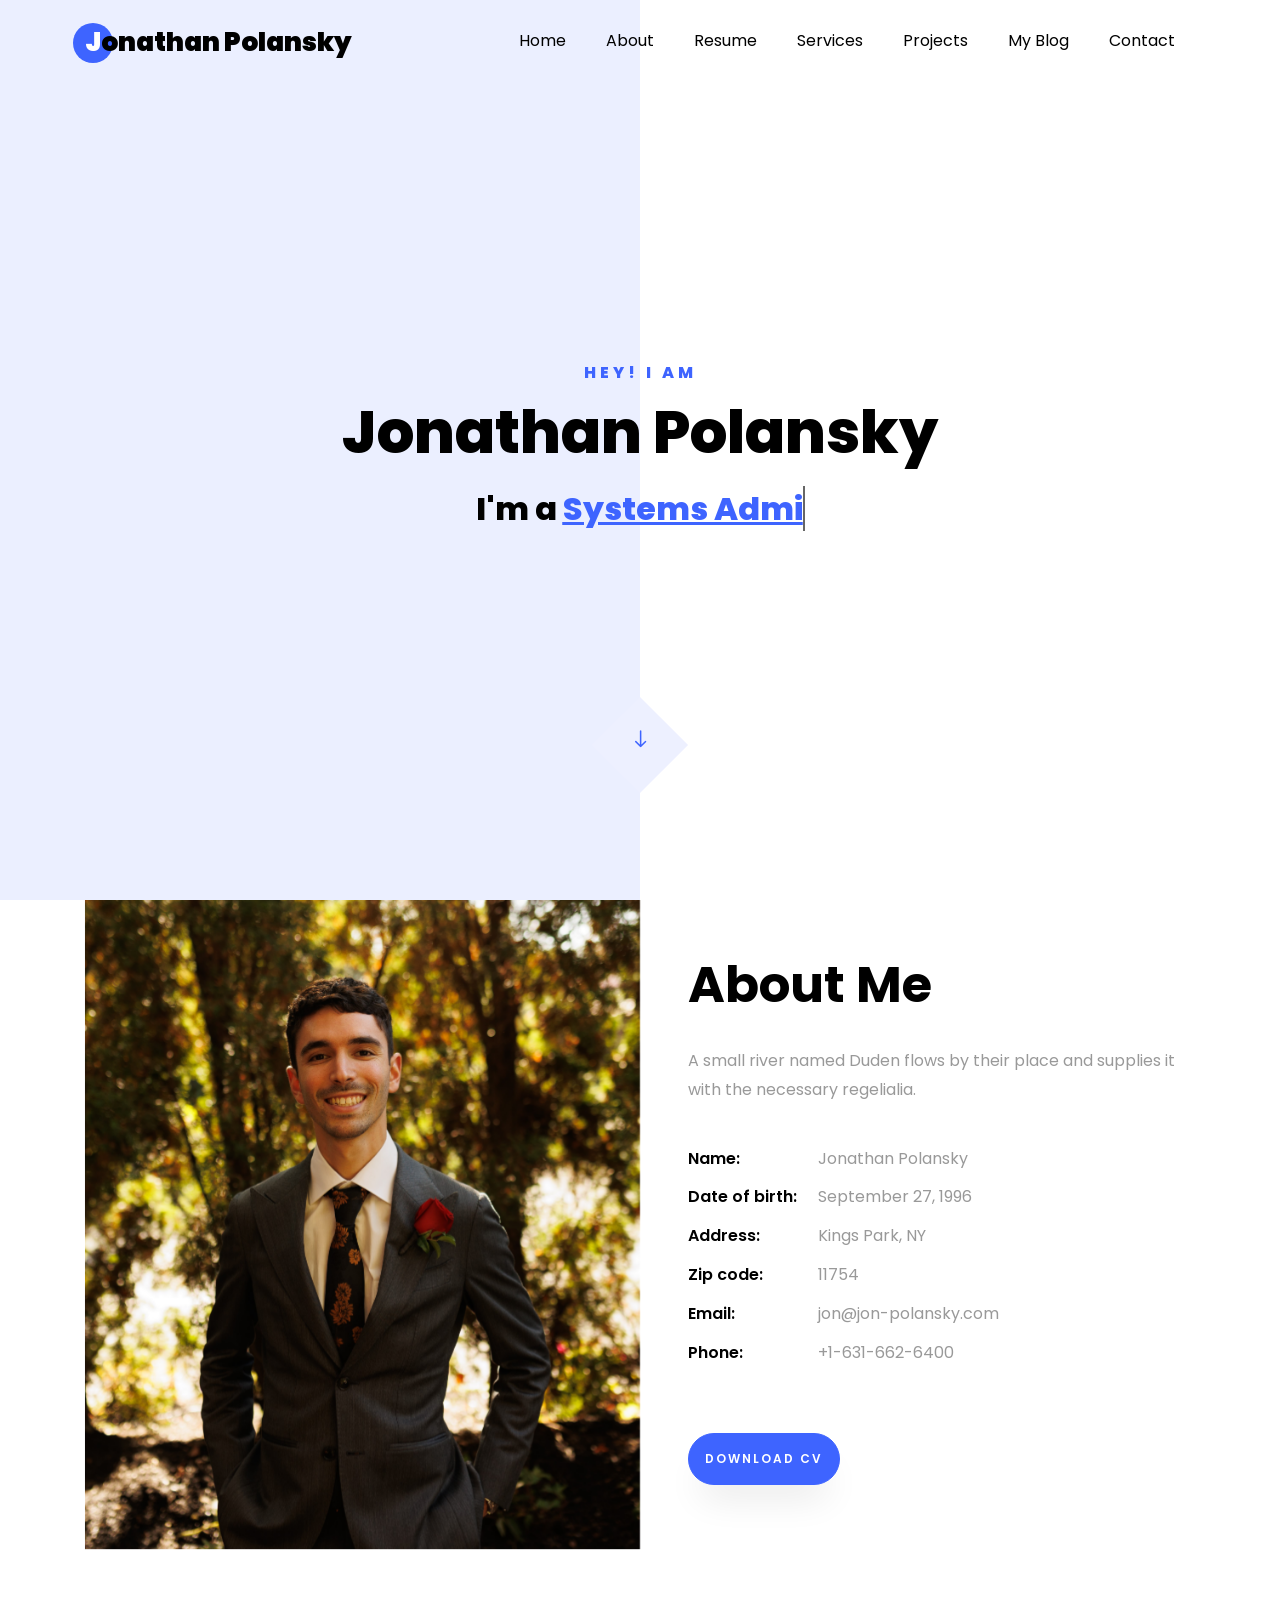
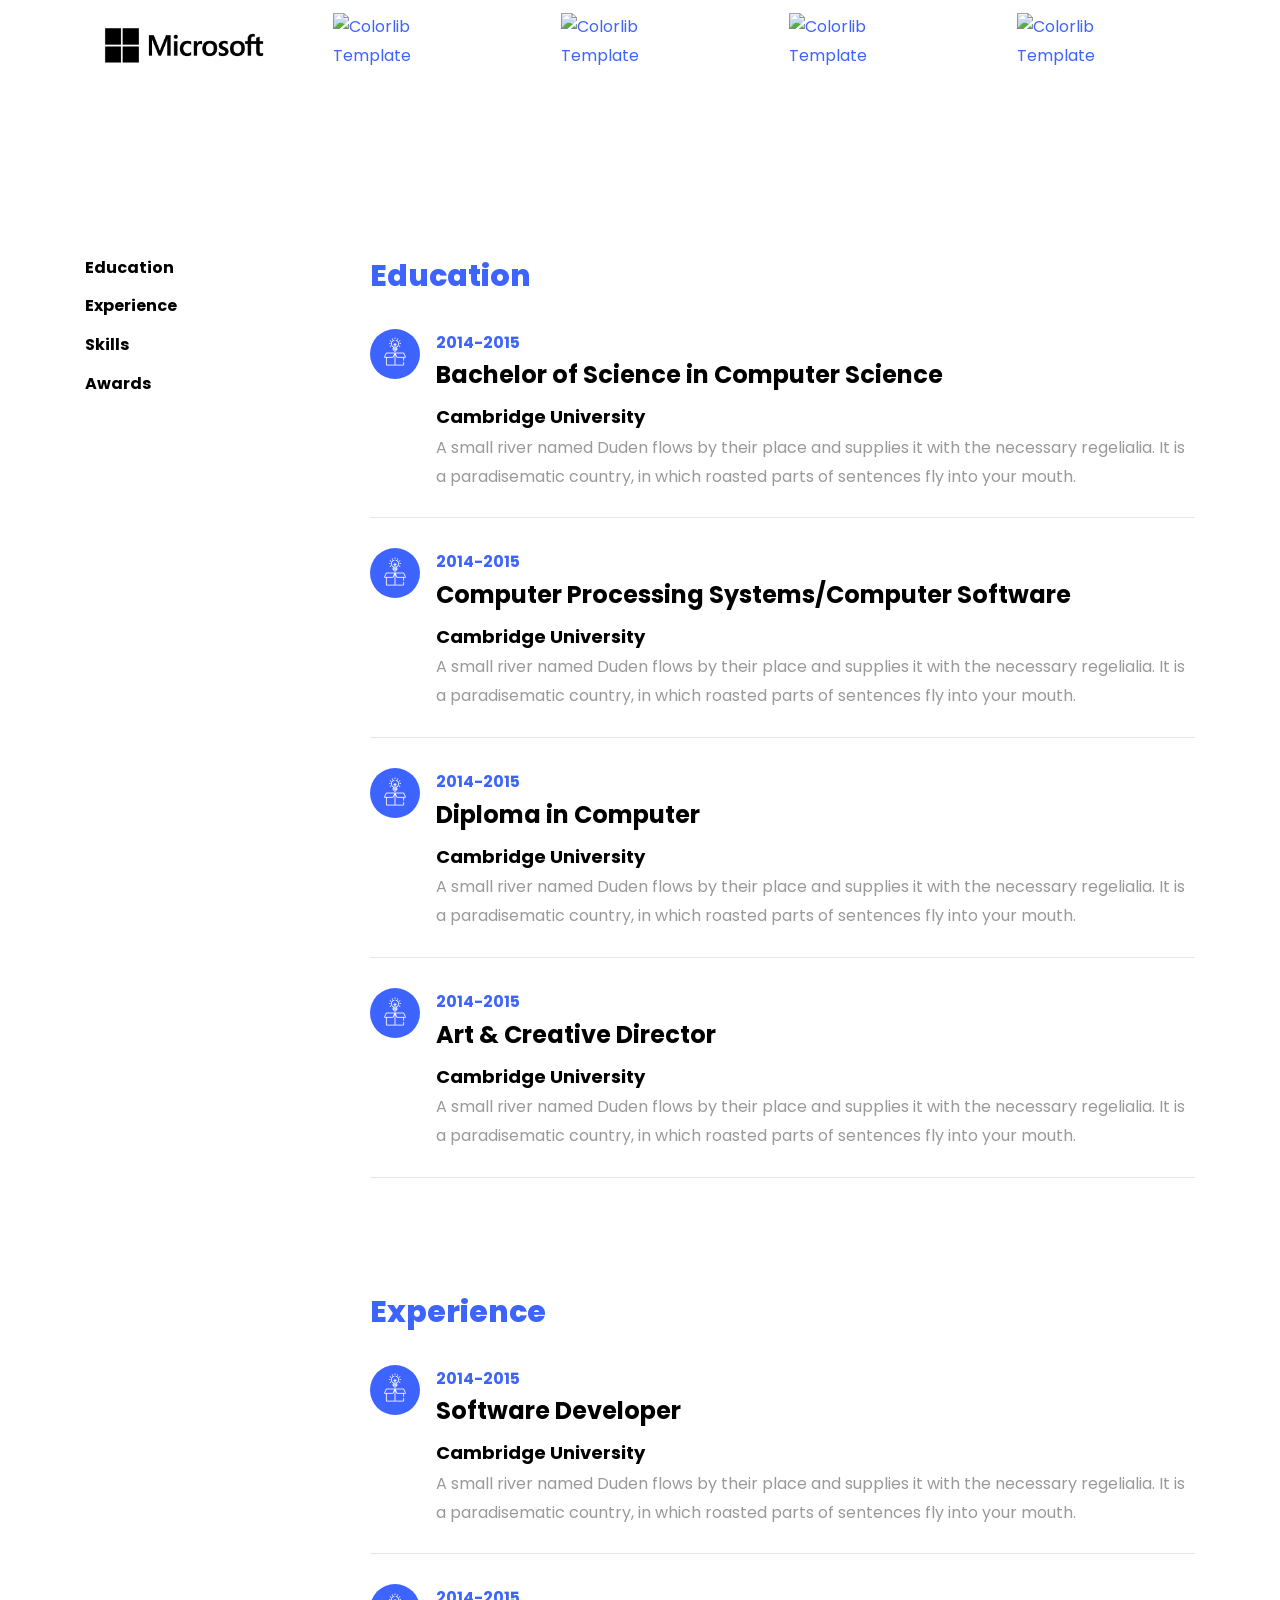
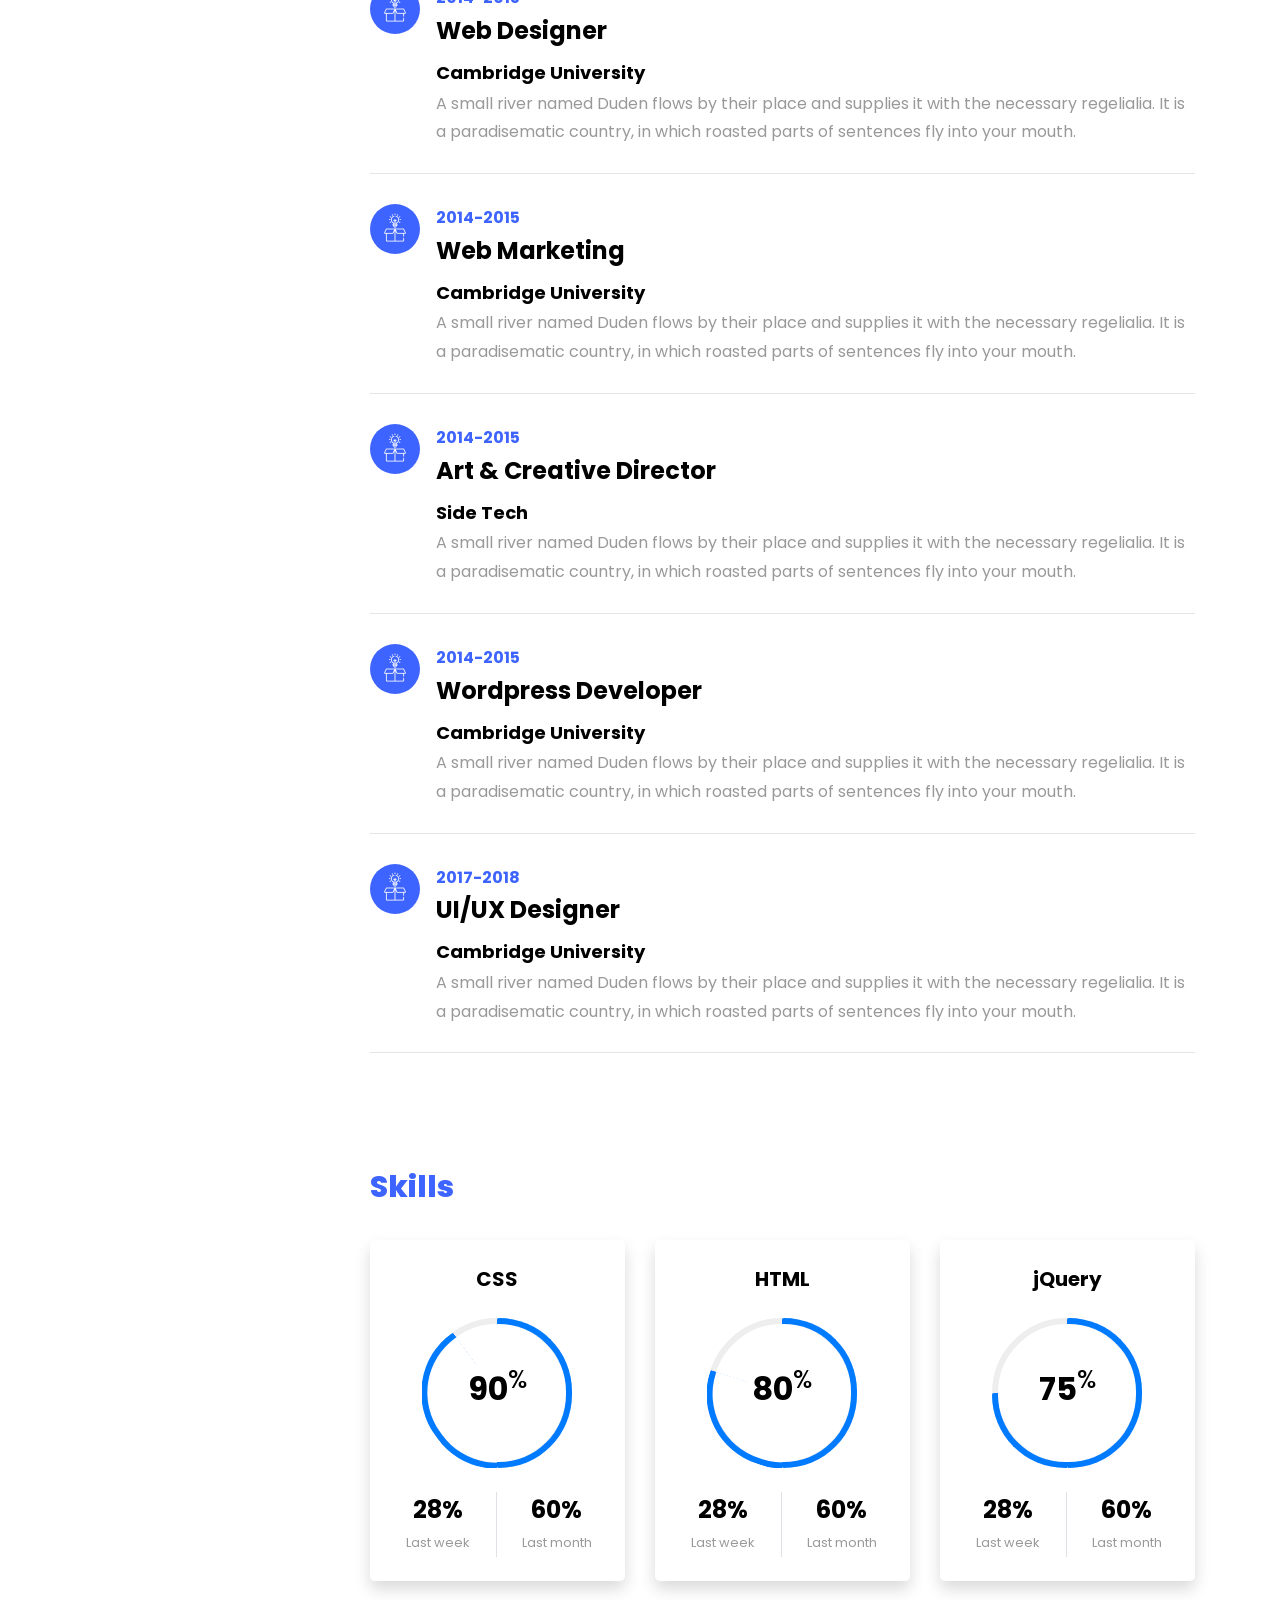
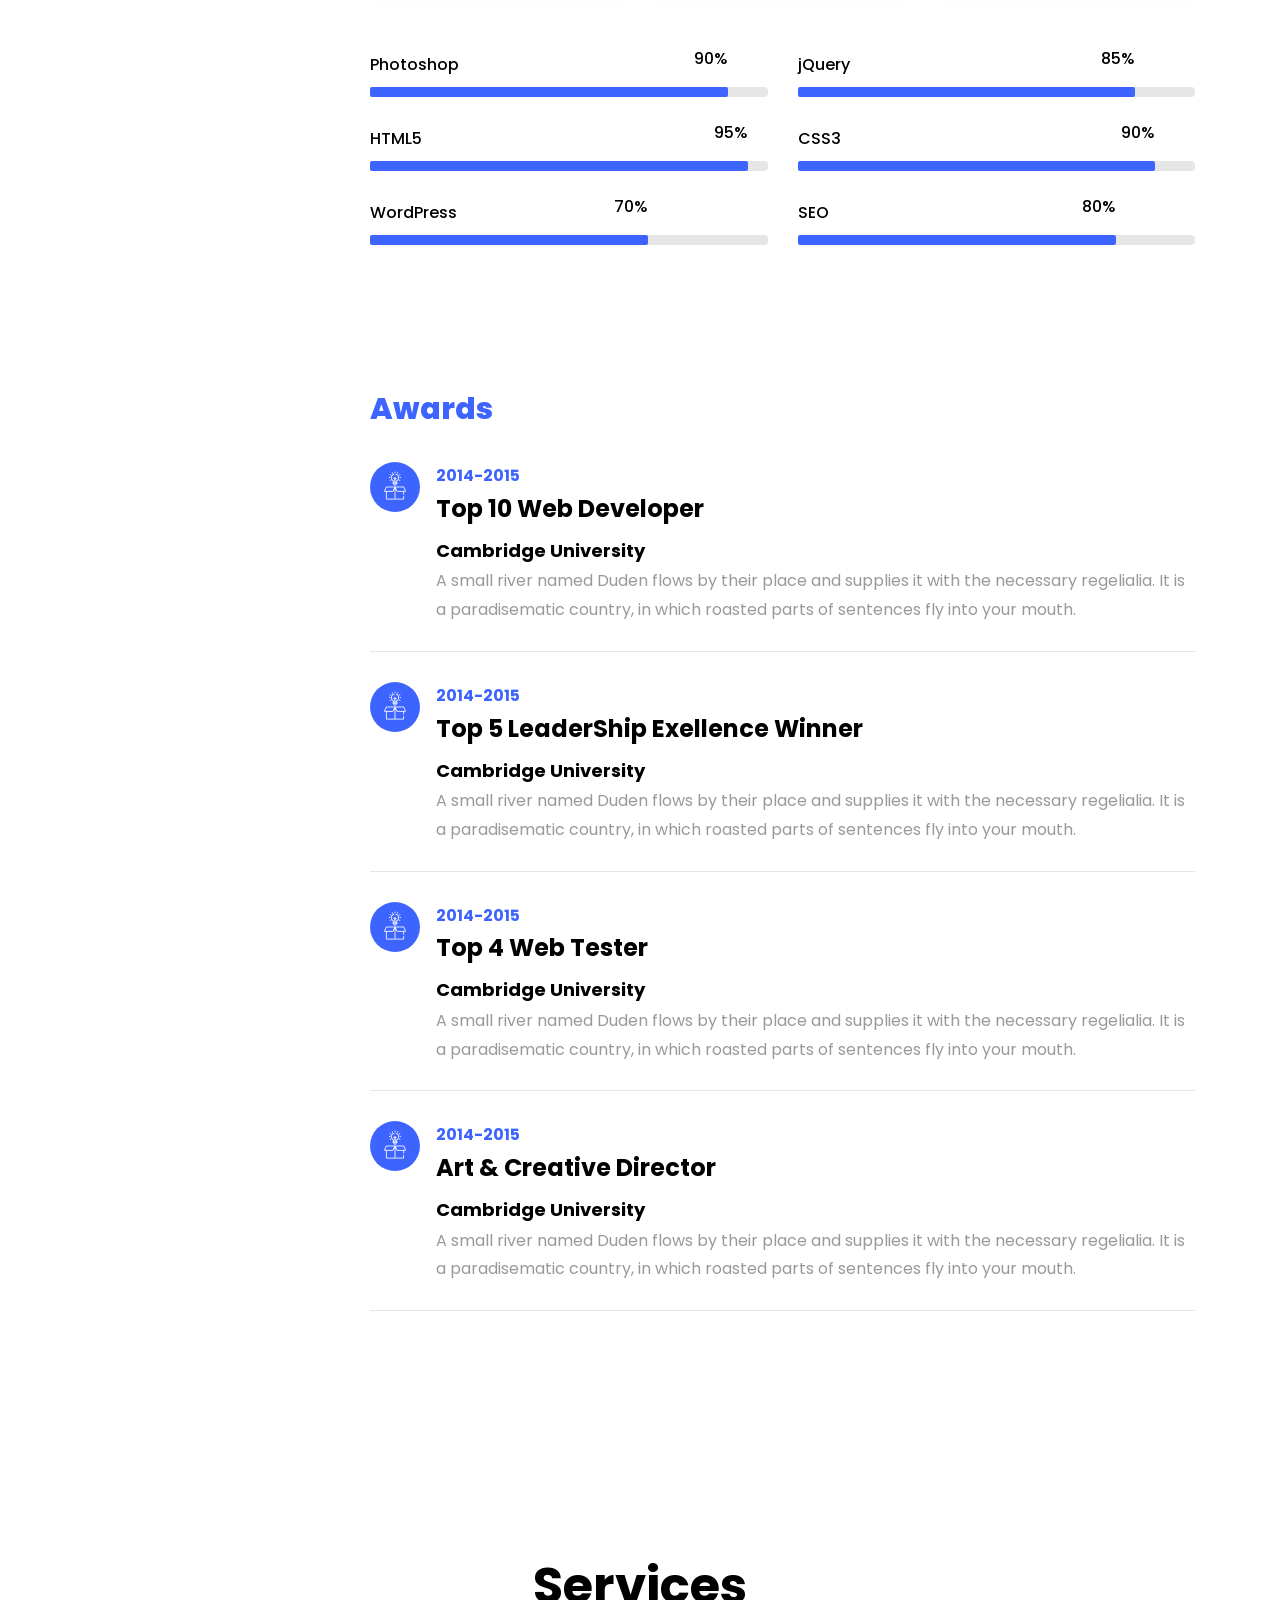
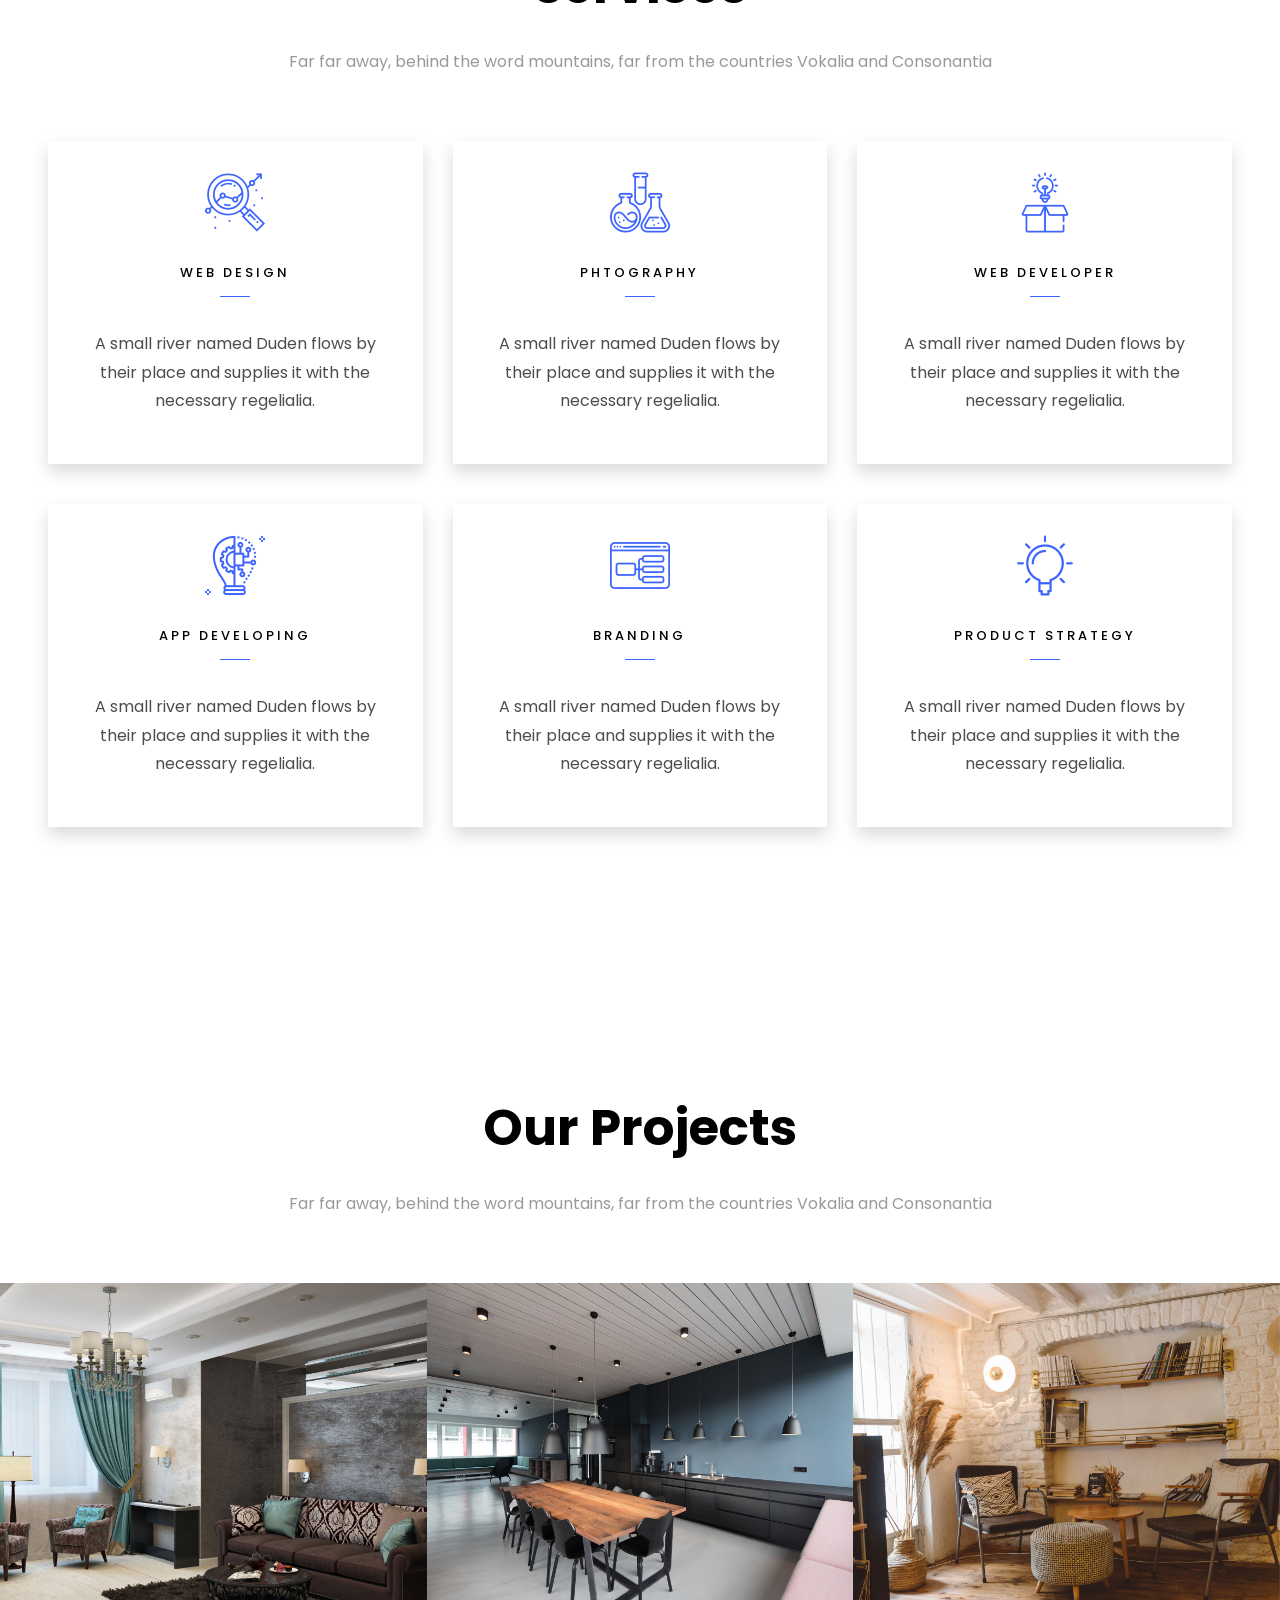
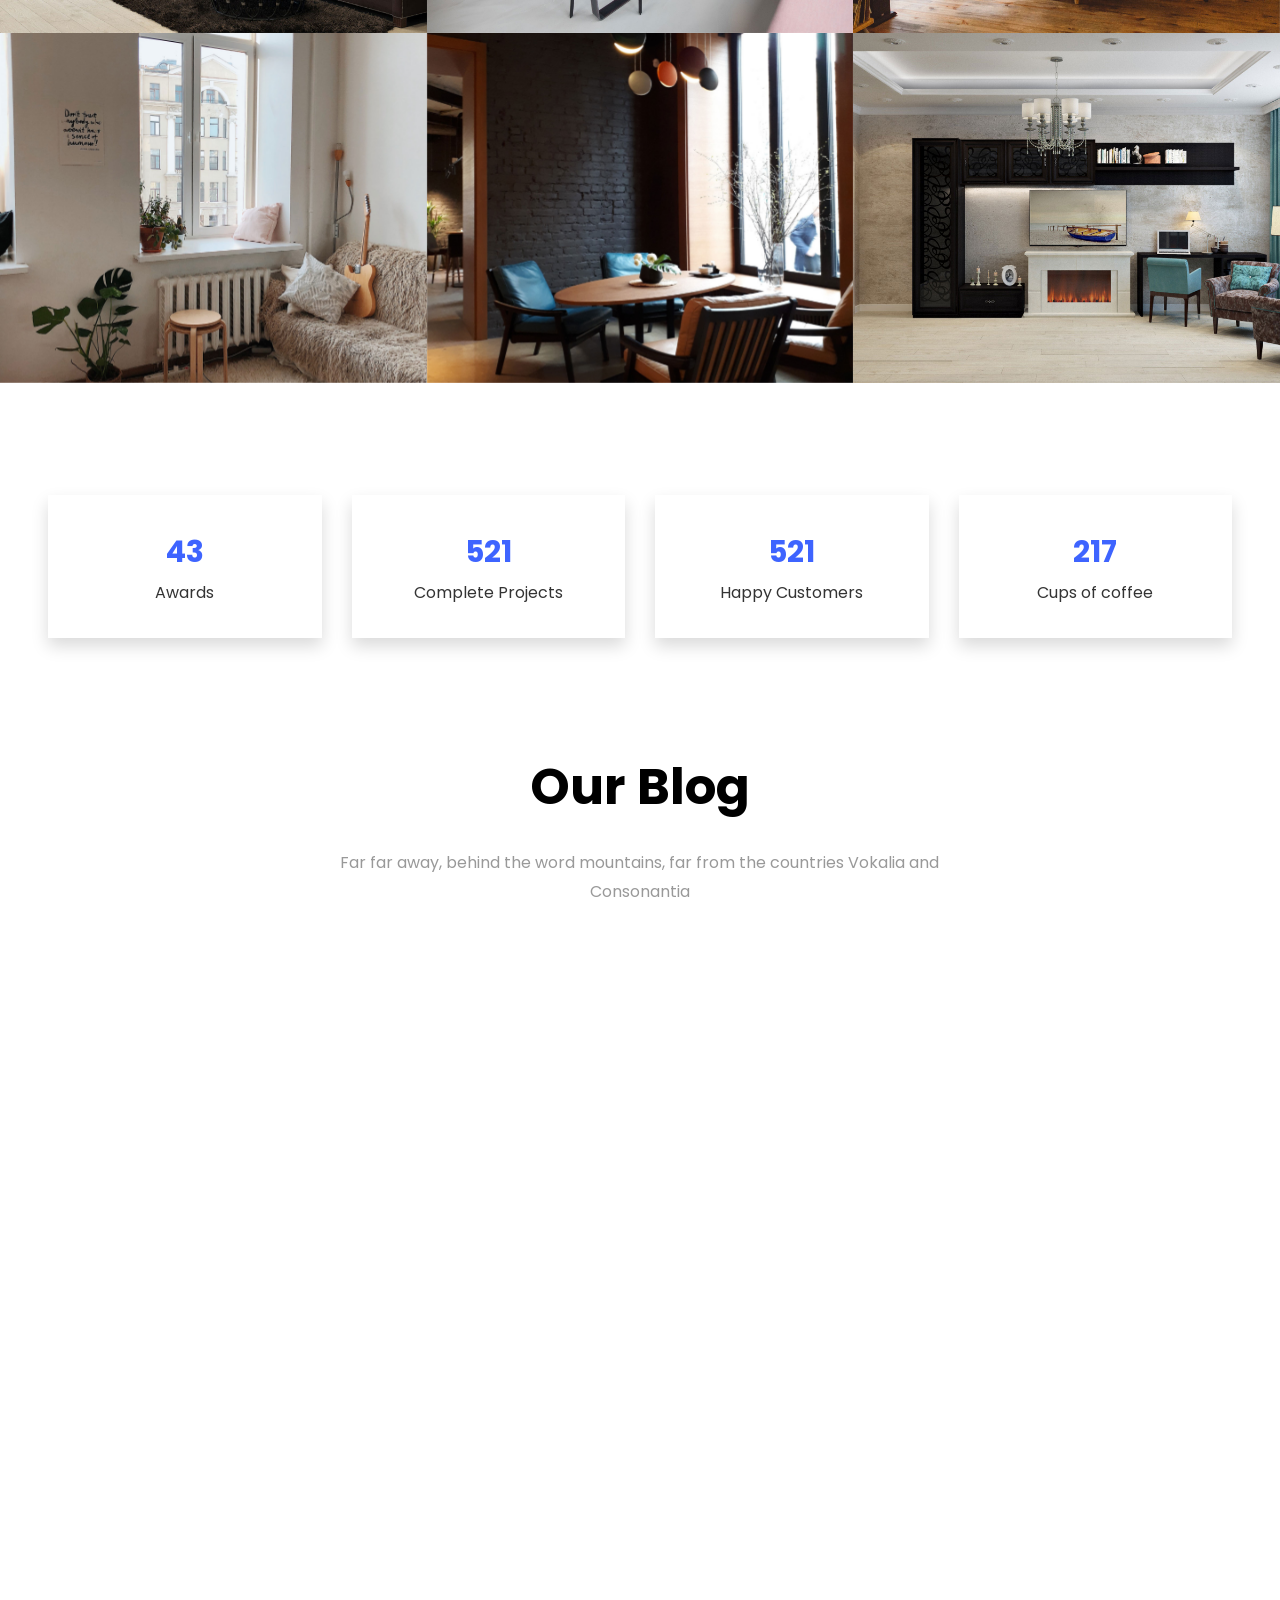
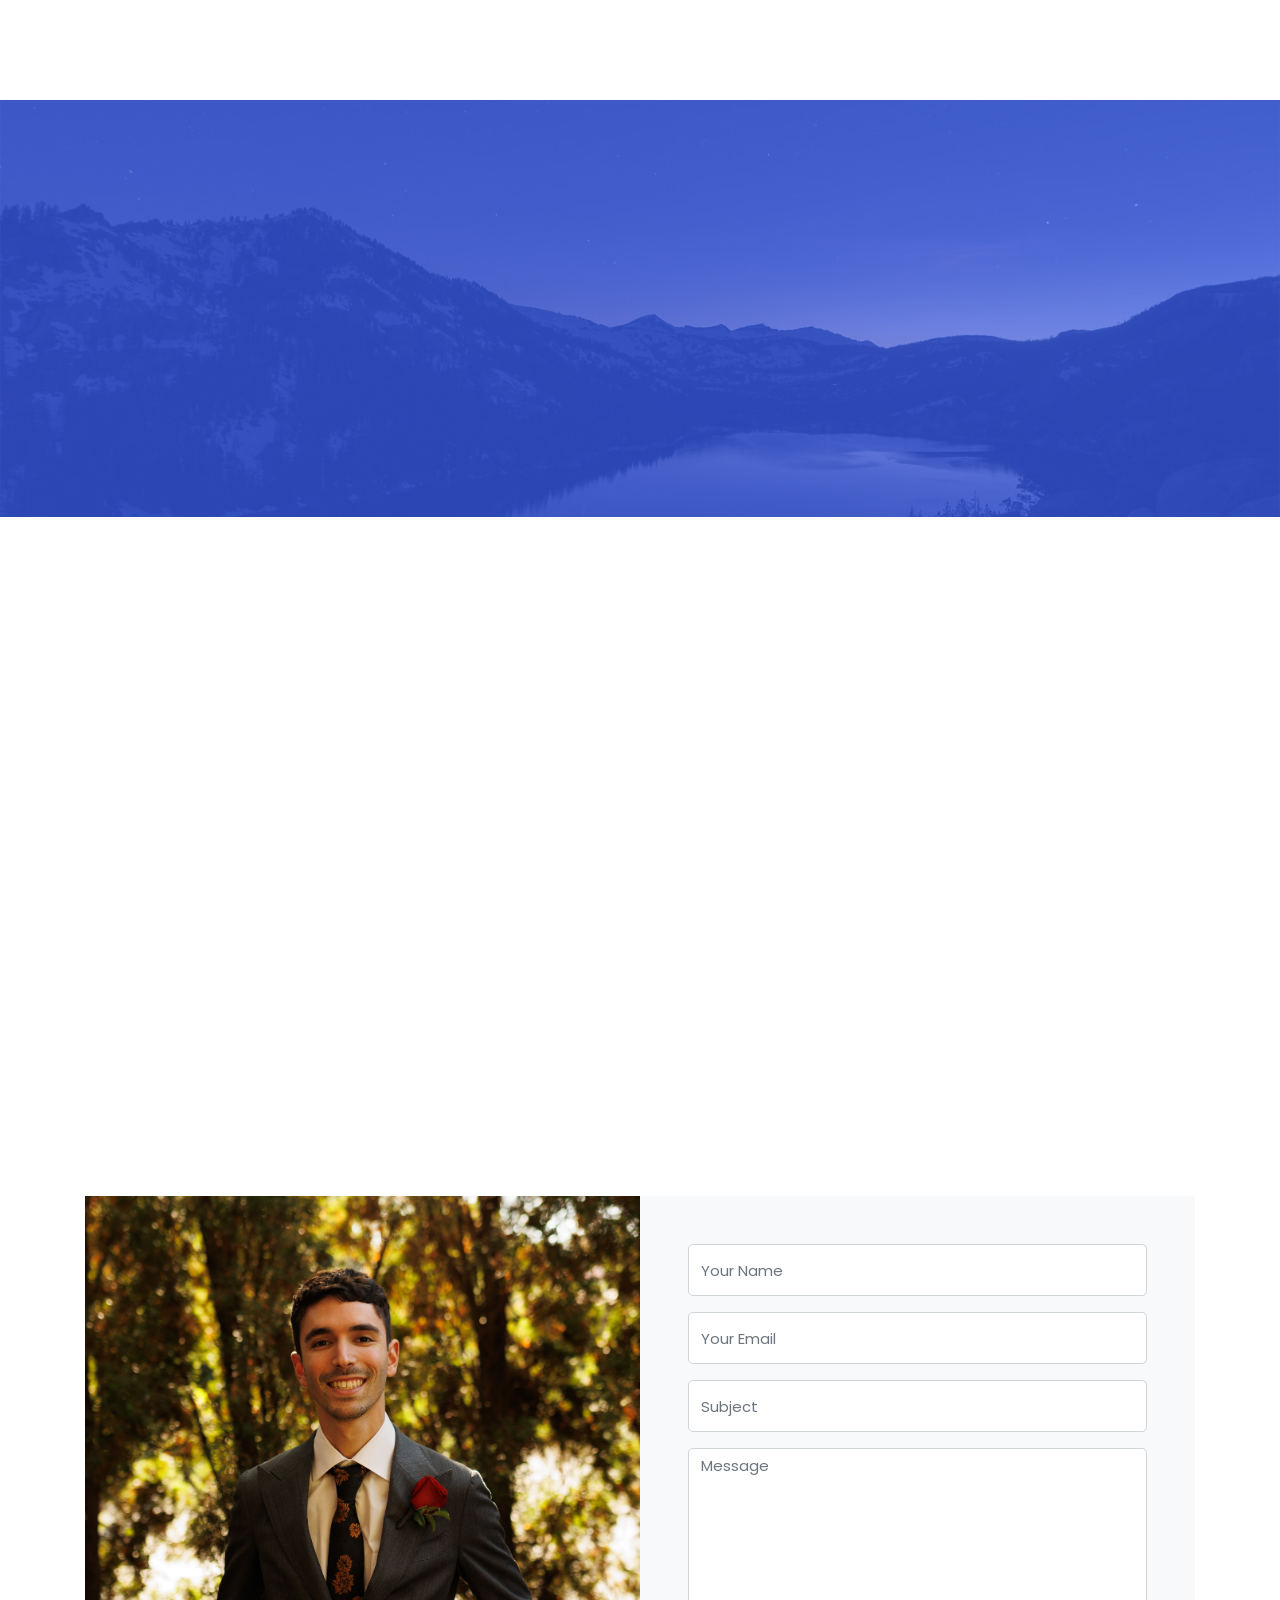
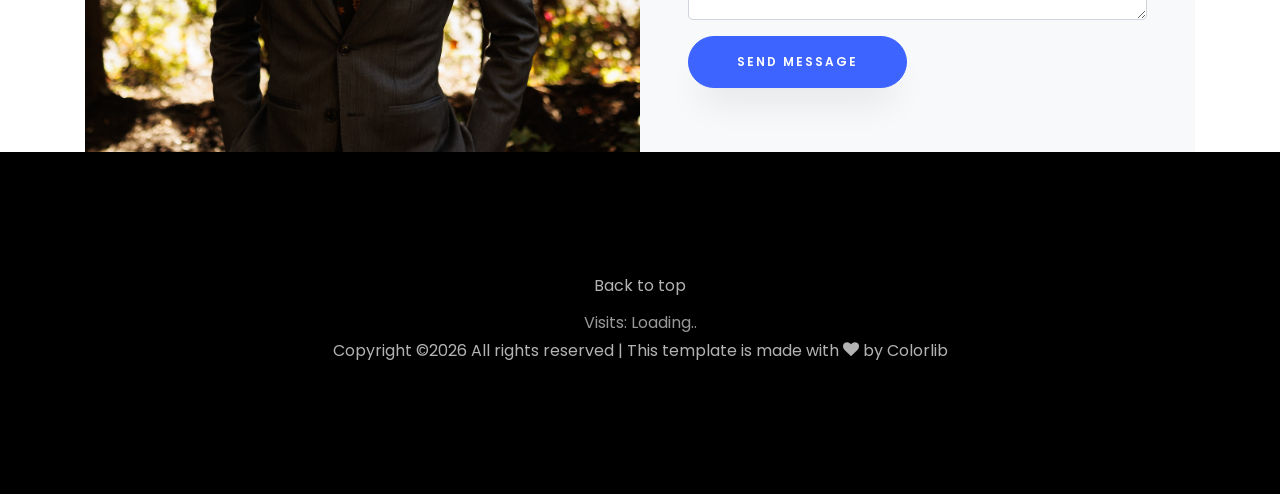
==== index.html @ bc16e7ae "Replaced Stock Photo" ====
<!DOCTYPE html>
<html lang="en">
  <head>
    <title>Jonathan Polansky</title>
    <meta charset="utf-8">
    <meta name="viewport" content="width=device-width, initial-scale=1, shrink-to-fit=no">
    
    <link href="https://fonts.googleapis.com/css?family=Poppins:100,200,300,400,500,600,700,800,900" rel="stylesheet">

    <link rel="stylesheet" href="css/open-iconic-bootstrap.min.css">
    <link rel="stylesheet" href="css/animate.css">
    
    <link rel="stylesheet" href="css/owl.carousel.min.css">
    <link rel="stylesheet" href="css/owl.theme.default.min.css">
    <link rel="stylesheet" href="css/magnific-popup.css">

    <link rel="stylesheet" href="css/aos.css">

    <link rel="stylesheet" href="css/ionicons.min.css">
    
    <link rel="stylesheet" href="css/flaticon.css">
    <link rel="stylesheet" href="css/icomoon.css">
    <link rel="stylesheet" href="css/style.css">
  </head>
  <body data-spy="scroll" data-target=".site-navbar-target" data-offset="300">
	  
	  
    <nav class="navbar navbar-expand-lg navbar-dark ftco_navbar ftco-navbar-light site-navbar-target" id="ftco-navbar">
	    <div class="container">
	      <a class="navbar-brand" href="index.html"><span>J</span>onathan Polansky</a>
	      <button class="navbar-toggler js-fh5co-nav-toggle fh5co-nav-toggle" type="button" data-toggle="collapse" data-target="#ftco-nav" aria-controls="ftco-nav" aria-expanded="false" aria-label="Toggle navigation">
	        <span class="oi oi-menu"></span> Menu
	      </button>

	      <div class="collapse navbar-collapse" id="ftco-nav">
	        <ul class="navbar-nav nav ml-auto">
	          <li class="nav-item"><a href="#home-section" class="nav-link"><span>Home</span></a></li>
	          <li class="nav-item"><a href="#about-section" class="nav-link"><span>About</span></a></li>
	          <li class="nav-item"><a href="#resume-section" class="nav-link"><span>Resume</span></a></li>
	          <li class="nav-item"><a href="#services-section" class="nav-link"><span>Services</span></a></li>
	          <li class="nav-item"><a href="#projects-section" class="nav-link"><span>Projects</span></a></li>
	          <li class="nav-item"><a href="#blog-section" class="nav-link"><span>My Blog</span></a></li>
	          <li class="nav-item"><a href="#contact-section" class="nav-link"><span>Contact</span></a></li>
	        </ul>
	      </div>
	    </div>
	  </nav>
	  <section class="hero-wrap js-fullheight">
      <div class="overlay"></div>
      <div class="container">
        <div class="row no-gutters slider-text js-fullheight justify-content-center align-items-center">
          <div class="col-lg-8 col-md-6 ftco-animate d-flex align-items-center">
          	<div class="text text-center">
          		<span class="subheading">Hey! I am</span>
		  				<h1>Jonathan Polansky</h1>
			  				<h2>I'm a 
								  <span
								     class="txt-rotate"
								     data-period="2000"
								     data-rotate='[ "Systems Administrator.", "Cloud Engineer.", "Tinkerer.", "Systems Architect.", "Home-Labber." ]'></span>
								</h2>
							</div>
            </div>
          </div>
        </div>
      </div>
      <div class="mouse">
				<a href="#" class="mouse-icon">
					<div class="mouse-wheel"><span class="ion-ios-arrow-round-down"></span></div>
				</a>
			</div>
    </section>

    <section class="ftco-about img ftco-section ftco-no-pt ftco-no-pb" id="about-section">
    	<div class="container">
    		<div class="row d-flex no-gutters">
    			<div class="col-md-6 col-lg-6 d-flex">
    				<div class="img-about img d-flex align-items-stretch">
    					<div class="overlay"></div>
	    				<div class="img d-flex align-self-stretch align-items-center" style="background-image:url(images/about.jpg);">
	    				</div>
    				</div>
    			</div>
    			<div class="col-md-6 col-lg-6 pl-md-5 py-5">
    				<div class="row justify-content-start pb-3">
		          <div class="col-md-12 heading-section ftco-animate">
		          	<h1 class="big">About</h1>
		            <h2 class="mb-4">About Me</h2>
		            <p>A small river named Duden flows by their place and supplies it with the necessary regelialia.</p>
		            <ul class="about-info mt-4 px-md-0 px-2">
		            	<li class="d-flex"><span>Name:</span> <span>Jonathan Polansky</span></li>
		            	<li class="d-flex"><span>Date of birth:</span> <span>September 27, 1996</span></li>
		            	<li class="d-flex"><span>Address:</span> <span>Kings Park, NY</span></li>
		            	<li class="d-flex"><span>Zip code:</span> <span>11754</span></li>
		            	<li class="d-flex"><span>Email:</span> <span>jon@jon-polansky.com</span></li>
		            	<li class="d-flex"><span>Phone:</span> <span>+1-631-662-6400</span></li>
		            </ul>
		          </div>
		        </div>
	          <div class="counter-wrap ftco-animate d-flex mt-md-3">
              <div class="text">
              	<p class="mb-4">
	                <span></span>
	                <span></span>
                </p>
                <p><a href="https://jpolanskyresumedev.blob.core.windows.net/resume/JonathanPolanskyResume.docx" download="JonathanPolanskyResume.docx" class="btn btn-primary py-3 px-3">Download CV</a></p>
              </div>
	          </div>
	        </div>
        </div>
    	</div>
    </section>

    <section class="ftco-section ftco-partner">
    	<div class="container">
    		<div class="row">
    			<div class="col-sm ftco-animate">
    				<a href="#" class="partner"><img src="images/partner-1.png" class="img-fluid" alt="Colorlib Template"></a>
    			</div>
    			<div class="col-sm ftco-animate">
    				<a href="#" class="partner"><img src="images/partner-2.png" class="img-fluid" alt="Colorlib Template"></a>
    			</div>
    			<div class="col-sm ftco-animate">
    				<a href="#" class="partner"><img src="images/partner-3.png" class="img-fluid" alt="Colorlib Template"></a>
    			</div>
    			<div class="col-sm ftco-animate">
    				<a href="#" class="partner"><img src="images/partner-4.png" class="img-fluid" alt="Colorlib Template"></a>
    			</div>
    			<div class="col-sm ftco-animate">
    				<a href="#" class="partner"><img src="images/partner-5.png" class="img-fluid" alt="Colorlib Template"></a>
    			</div>
    		</div>
    	</div>
    </section>

    <section class="ftco-section ftco-no-pb goto-here" id="resume-section">
    	<div class="container">
    		<div class="row">
    			<div class="col-md-3">
				    <nav id="navi">
					    <ul>
					      <li><a href="#page-1">Education</a></li>
					      <li><a href="#page-2">Experience</a></li>
					      <li><a href="#page-3">Skills</a></li>
					      <li><a href="#page-4">Awards</a></li>
					    </ul>
					  </nav>
					</div>
					<div class="col-md-9">
					  <div id="page-1" class= "page one">
					  	<h2 class="heading">Education</h2>
					    <div class="resume-wrap d-flex ftco-animate">
					    	<div class="icon d-flex align-items-center justify-content-center">
					    		<span class="flaticon-ideas"></span>
					    	</div>
					    	<div class="text pl-3">
		    					<span class="date">2014-2015</span>
		    					<h2>Bachelor of Science in Computer Science</h2>
		    					<span class="position">Cambridge University</span>
		    					<p>A small river named Duden flows by their place and supplies it with the necessary regelialia. It is a paradisematic country, in which roasted parts of sentences fly into your mouth.</p>
	    					</div>
	    				</div>
	    				<div class="resume-wrap d-flex ftco-animate">
	    					<div class="icon d-flex align-items-center justify-content-center">
					    		<span class="flaticon-ideas"></span>
					    	</div>
					    	<div class="text pl-3">
		    					<span class="date">2014-2015</span>
		    					<h2>Computer Processing Systems/Computer Software</h2>
		    					<span class="position">Cambridge University</span>
		    					<p>A small river named Duden flows by their place and supplies it with the necessary regelialia. It is a paradisematic country, in which roasted parts of sentences fly into your mouth.</p>
		    				</div>
	    				</div>
	    				<div class="resume-wrap d-flex ftco-animate">
	    					<div class="icon d-flex align-items-center justify-content-center">
					    		<span class="flaticon-ideas"></span>
					    	</div>
					    	<div class="text pl-3">
		    					<span class="date">2014-2015</span>
		    					<h2>Diploma in Computer</h2>
		    					<span class="position">Cambridge University</span>
		    					<p>A small river named Duden flows by their place and supplies it with the necessary regelialia. It is a paradisematic country, in which roasted parts of sentences fly into your mouth.</p>
		    				</div>
	    				</div>
	    				<div class="resume-wrap d-flex ftco-animate">
	    					<div class="icon d-flex align-items-center justify-content-center">
					    		<span class="flaticon-ideas"></span>
					    	</div>
					    	<div class="text pl-3">
		    					<span class="date">2014-2015</span>
		    					<h2>Art &amp; Creative Director</h2>
		    					<span class="position">Cambridge University</span>
		    					<p>A small river named Duden flows by their place and supplies it with the necessary regelialia. It is a paradisematic country, in which roasted parts of sentences fly into your mouth.</p>
		    				</div>
	    				</div>
					  </div>

					  <div id="page-2" class= "page two">
					  	<h2 class="heading">Experience</h2>
					    <div class="resume-wrap d-flex ftco-animate">
					    	<div class="icon d-flex align-items-center justify-content-center">
					    		<span class="flaticon-ideas"></span>
					    	</div>
					    	<div class="text pl-3">
		    					<span class="date">2014-2015</span>
		    					<h2>Software Developer</h2>
		    					<span class="position">Cambridge University</span>
		    					<p>A small river named Duden flows by their place and supplies it with the necessary regelialia. It is a paradisematic country, in which roasted parts of sentences fly into your mouth.</p>
		    				</div>
	    				</div>
	    				<div class="resume-wrap d-flex ftco-animate">
	    					<div class="icon d-flex align-items-center justify-content-center">
					    		<span class="flaticon-ideas"></span>
					    	</div>
					    	<div class="text pl-3">
		    					<span class="date">2014-2015</span>
		    					<h2>Web Designer</h2>
		    					<span class="position">Cambridge University</span>
		    					<p>A small river named Duden flows by their place and supplies it with the necessary regelialia. It is a paradisematic country, in which roasted parts of sentences fly into your mouth.</p>
		    				</div>
	    				</div>
	    				<div class="resume-wrap d-flex ftco-animate">
	    					<div class="icon d-flex align-items-center justify-content-center">
					    		<span class="flaticon-ideas"></span>
					    	</div>
					    	<div class="text pl-3">
		    					<span class="date">2014-2015</span>
		    					<h2>Web Marketing</h2>
		    					<span class="position">Cambridge University</span>
		    					<p>A small river named Duden flows by their place and supplies it with the necessary regelialia. It is a paradisematic country, in which roasted parts of sentences fly into your mouth.</p>
		    				</div>
	    				</div>
	    				<div class="resume-wrap d-flex ftco-animate">
	    					<div class="icon d-flex align-items-center justify-content-center">
					    		<span class="flaticon-ideas"></span>
					    	</div>
					    	<div class="text pl-3">
		    					<span class="date">2014-2015</span>
		    					<h2>Art &amp; Creative Director</h2>
		    					<span class="position">Side Tech</span>
		    					<p>A small river named Duden flows by their place and supplies it with the necessary regelialia. It is a paradisematic country, in which roasted parts of sentences fly into your mouth.</p>
		    				</div>
	    				</div>
	    				<div class="resume-wrap d-flex ftco-animate">
	    					<div class="icon d-flex align-items-center justify-content-center">
					    		<span class="flaticon-ideas"></span>
					    	</div>
					    	<div class="text pl-3">
		    					<span class="date">2014-2015</span>
		    					<h2>Wordpress Developer</h2>
		    					<span class="position">Cambridge University</span>
		    					<p>A small river named Duden flows by their place and supplies it with the necessary regelialia. It is a paradisematic country, in which roasted parts of sentences fly into your mouth.</p>
		    				</div>
	    				</div>
	    				<div class="resume-wrap d-flex ftco-animate">
	    					<div class="icon d-flex align-items-center justify-content-center">
					    		<span class="flaticon-ideas"></span>
					    	</div>
					    	<div class="text pl-3">
		    					<span class="date">2017-2018</span>
		    					<h2>UI/UX Designer</h2>
		    					<span class="position">Cambridge University</span>
		    					<p>A small river named Duden flows by their place and supplies it with the necessary regelialia. It is a paradisematic country, in which roasted parts of sentences fly into your mouth.</p>
		    				</div>
	    				</div>
					  </div>
					  <div id="page-3" class= "page three">
					  	<h2 class="heading">Skills</h2>
					  	<div class="row progress-circle mb-5">
					  		<div class="col-lg-4 mb-4">
						      <div class="bg-white rounded-lg shadow p-4">
						        <h2 class="h5 font-weight-bold text-center mb-4">CSS</h2>

						        <!-- Progress bar 1 -->
						        <div class="progress mx-auto" data-value='90'>
						          <span class="progress-left">
                        <span class="progress-bar border-primary"></span>
						          </span>
						          <span class="progress-right">
                        <span class="progress-bar border-primary"></span>
						          </span>
						          <div class="progress-value w-100 h-100 rounded-circle d-flex align-items-center justify-content-center">
						            <div class="h2 font-weight-bold">90<sup class="small">%</sup></div>
						          </div>
						        </div>
						        <!-- END -->

						        <!-- Demo info -->
						        <div class="row text-center mt-4">
						          <div class="col-6 border-right">
						            <div class="h4 font-weight-bold mb-0">28%</div><span class="small text-gray">Last week</span>
						          </div>
						          <div class="col-6">
						            <div class="h4 font-weight-bold mb-0">60%</div><span class="small text-gray">Last month</span>
						          </div>
						        </div>
						        <!-- END -->
						      </div>
						    </div>

						    <div class="col-lg-4 mb-4">
						      <div class="bg-white rounded-lg shadow p-4">
						        <h2 class="h5 font-weight-bold text-center mb-4">HTML</h2>

						        <!-- Progress bar 1 -->
						        <div class="progress mx-auto" data-value='80'>
						          <span class="progress-left">
                        <span class="progress-bar border-primary"></span>
						          </span>
						          <span class="progress-right">
                        <span class="progress-bar border-primary"></span>
						          </span>
						          <div class="progress-value w-100 h-100 rounded-circle d-flex align-items-center justify-content-center">
						            <div class="h2 font-weight-bold">80<sup class="small">%</sup></div>
						          </div>
						        </div>
						        <!-- END -->

						        <!-- Demo info -->
						        <div class="row text-center mt-4">
						          <div class="col-6 border-right">
						            <div class="h4 font-weight-bold mb-0">28%</div><span class="small text-gray">Last week</span>
						          </div>
						          <div class="col-6">
						            <div class="h4 font-weight-bold mb-0">60%</div><span class="small text-gray">Last month</span>
						          </div>
						        </div>
						        <!-- END -->
						      </div>
						    </div>

						    <div class="col-lg-4 mb-4">
						      <div class="bg-white rounded-lg shadow p-4">
						        <h2 class="h5 font-weight-bold text-center mb-4">jQuery</h2>

						        <!-- Progress bar 1 -->
						        <div class="progress mx-auto" data-value='75'>
						          <span class="progress-left">
                        <span class="progress-bar border-primary"></span>
						          </span>
						          <span class="progress-right">
                        <span class="progress-bar border-primary"></span>
						          </span>
						          <div class="progress-value w-100 h-100 rounded-circle d-flex align-items-center justify-content-center">
						            <div class="h2 font-weight-bold">75<sup class="small">%</sup></div>
						          </div>
						        </div>
						        <!-- END -->

						        <!-- Demo info -->
						        <div class="row text-center mt-4">
						          <div class="col-6 border-right">
						            <div class="h4 font-weight-bold mb-0">28%</div><span class="small text-gray">Last week</span>
						          </div>
						          <div class="col-6">
						            <div class="h4 font-weight-bold mb-0">60%</div><span class="small text-gray">Last month</span>
						          </div>
						        </div>
						        <!-- END -->
						      </div>
						    </div>
					  	</div>
					  	<div class="row">
					  		<div class="col-md-6 animate-box">
									<div class="progress-wrap ftco-animate">
										<h3>Photoshop</h3>
										<div class="progress">
										 	<div class="progress-bar color-1" role="progressbar" aria-valuenow="90"
										  	aria-valuemin="0" aria-valuemax="100" style="width:90%">
										    <span>90%</span>
										  	</div>
										</div>
									</div>
								</div>
								<div class="col-md-6 animate-box">
									<div class="progress-wrap ftco-animate">
										<h3>jQuery</h3>
										<div class="progress">
										 	<div class="progress-bar color-2" role="progressbar" aria-valuenow="85"
										  	aria-valuemin="0" aria-valuemax="100" style="width:85%">
										    <span>85%</span>
										  	</div>
										</div>
									</div>
								</div>
								<div class="col-md-6 animate-box">
									<div class="progress-wrap ftco-animate">
										<h3>HTML5</h3>
										<div class="progress">
										 	<div class="progress-bar color-3" role="progressbar" aria-valuenow="95"
										  	aria-valuemin="0" aria-valuemax="100" style="width:95%">
										    <span>95%</span>
										  	</div>
										</div>
									</div>
								</div>
								<div class="col-md-6 animate-box">
									<div class="progress-wrap ftco-animate">
										<h3>CSS3</h3>
										<div class="progress">
										 	<div class="progress-bar color-4" role="progressbar" aria-valuenow="90"
										  	aria-valuemin="0" aria-valuemax="100" style="width:90%">
										    <span>90%</span>
										  	</div>
										</div>
									</div>
								</div>
								<div class="col-md-6 animate-box">
									<div class="progress-wrap ftco-animate">
										<h3>WordPress</h3>
										<div class="progress">
										 	<div class="progress-bar color-5" role="progressbar" aria-valuenow="70"
										  	aria-valuemin="0" aria-valuemax="100" style="width:70%">
										    <span>70%</span>
										  	</div>
										</div>
									</div>
								</div>
								<div class="col-md-6 animate-box">
									<div class="progress-wrap ftco-animate">
										<h3>SEO</h3>
										<div class="progress">
										 	<div class="progress-bar color-6" role="progressbar" aria-valuenow="80"
										  	aria-valuemin="0" aria-valuemax="100" style="width:80%">
										    <span>80%</span>
										  	</div>
										</div>
									</div>
								</div>
					  	</div>
					  </div>
					  <div id="page-4" class= "page four">
					    <h2 class="heading">Awards</h2>
					    <div class="resume-wrap d-flex ftco-animate">
					    	<div class="icon d-flex align-items-center justify-content-center">
					    		<span class="flaticon-ideas"></span>
					    	</div>
					    	<div class="text pl-3">
		    					<span class="date">2014-2015</span>
		    					<h2>Top 10 Web Developer</h2>
		    					<span class="position">Cambridge University</span>
		    					<p>A small river named Duden flows by their place and supplies it with the necessary regelialia. It is a paradisematic country, in which roasted parts of sentences fly into your mouth.</p>
	    					</div>
	    				</div>
	    				<div class="resume-wrap d-flex ftco-animate">
	    					<div class="icon d-flex align-items-center justify-content-center">
					    		<span class="flaticon-ideas"></span>
					    	</div>
					    	<div class="text pl-3">
		    					<span class="date">2014-2015</span>
		    					<h2>Top 5 LeaderShip Exellence Winner</h2>
		    					<span class="position">Cambridge University</span>
		    					<p>A small river named Duden flows by their place and supplies it with the necessary regelialia. It is a paradisematic country, in which roasted parts of sentences fly into your mouth.</p>
		    				</div>
	    				</div>
	    				<div class="resume-wrap d-flex ftco-animate">
	    					<div class="icon d-flex align-items-center justify-content-center">
					    		<span class="flaticon-ideas"></span>
					    	</div>
					    	<div class="text pl-3">
		    					<span class="date">2014-2015</span>
		    					<h2>Top 4 Web Tester</h2>
		    					<span class="position">Cambridge University</span>
		    					<p>A small river named Duden flows by their place and supplies it with the necessary regelialia. It is a paradisematic country, in which roasted parts of sentences fly into your mouth.</p>
		    				</div>
	    				</div>
	    				<div class="resume-wrap d-flex ftco-animate">
	    					<div class="icon d-flex align-items-center justify-content-center">
					    		<span class="flaticon-ideas"></span>
					    	</div>
					    	<div class="text pl-3">
		    					<span class="date">2014-2015</span>
		    					<h2>Art &amp; Creative Director</h2>
		    					<span class="position">Cambridge University</span>
		    					<p>A small river named Duden flows by their place and supplies it with the necessary regelialia. It is a paradisematic country, in which roasted parts of sentences fly into your mouth.</p>
		    				</div>
	    				</div>
					  </div>
					</div>
			  </div>
    	</div>
    </section>

    <section class="ftco-section" id="services-section">
    	<div class="container-fluid px-md-5">
    		<div class="row justify-content-center py-5 mt-5">
          <div class="col-md-12 heading-section text-center ftco-animate">
          	<h1 class="big big-2">Services</h1>
            <h2 class="mb-4">Services</h2>
            <p>Far far away, behind the word mountains, far from the countries Vokalia and Consonantia</p>
          </div>
        </div>
    		<div class="row">
					<div class="col-md-4 text-center d-flex ftco-animate">
						<a href="#" class="services-1 shadow">
							<span class="icon">
								<i class="flaticon-analysis"></i>
							</span>
							<div class="desc">
								<h3 class="mb-5">Web Design</h3>
								<p>A small river named Duden flows by their place and supplies it with the necessary regelialia.</p>
							</div>
						</a>
					</div>
					<div class="col-md-4 text-center d-flex ftco-animate">
						<a href="#" class="services-1 shadow">
							<span class="icon">
								<i class="flaticon-flasks"></i>
							</span>
							<div class="desc">
								<h3 class="mb-5">Phtography</h3>
								<p>A small river named Duden flows by their place and supplies it with the necessary regelialia.</p>
							</div>
						</a>
					</div>
					<div class="col-md-4 text-center d-flex ftco-animate">
						<a href="#" class="services-1 shadow">
							<span class="icon">
								<i class="flaticon-ideas"></i>
							</span>
							<div class="desc">
								<h3 class="mb-5">Web Developer</h3>
								<p>A small river named Duden flows by their place and supplies it with the necessary regelialia.</p>
							</div>
						</a>
					</div>

					<div class="col-md-4 text-center d-flex ftco-animate">
						<a href="#" class="services-1 shadow">
							<span class="icon">
								<i class="flaticon-innovation"></i>
							</span>
							<div class="desc">
								<h3 class="mb-5">App Developing</h3>
								<p>A small river named Duden flows by their place and supplies it with the necessary regelialia.</p>
							</div>
						</a>
					</div>
					<div class="col-md-4 text-center d-flex ftco-animate">
						<a href="#" class="services-1 shadow">
							<span class="icon">
								<i class="flaticon-ux-design"></i>
							</span>
							<div class="desc">
								<h3 class="mb-5">Branding</h3>
								<p>A small river named Duden flows by their place and supplies it with the necessary regelialia.</p>
							</div>
						</a>
					</div>
					<div class="col-md-4 text-center d-flex ftco-animate">
						<a href="#" class="services-1 shadow">
							<span class="icon">
								<i class="flaticon-idea"></i>
							</span>
							<div class="desc">
								<h3 class="mb-5">Product Strategy</h3>
								<p>A small river named Duden flows by their place and supplies it with the necessary regelialia.</p>
							</div>
						</a>
					</div>
				</div>
    	</div>
    </section>
 

    <section class="ftco-section ftco-project" id="projects-section">
    	<div class="container-fluid px-md-0">
    		<div class="row no-gutters justify-content-center pb-5">
          <div class="col-md-12 heading-section text-center ftco-animate">
          	<h1 class="big big-2">Projects</h1>
            <h2 class="mb-4">Our Projects</h2>
            <p>Far far away, behind the word mountains, far from the countries Vokalia and Consonantia</p>
          </div>
        </div>
    		<div class="row no-gutters">
    			<div class="col-md-4">
    				<div class="project img ftco-animate d-flex justify-content-center align-items-center" style="background-image: url(images/work-1.jpg);">
    					<div class="overlay"></div>
	    				<div class="text text-center p-4">
	    					<h3><a href="#">Branding &amp; Illustration Design</a></h3>
	    					<span>Web Design</span>
	    				</div>
    				</div>
  				</div>
  				<div class="col-md-4">
    				<div class="project img ftco-animate d-flex justify-content-center align-items-center" style="background-image: url(images/work-2.jpg);">
    					<div class="overlay"></div>
	    				<div class="text text-center p-4">
	    					<h3><a href="#">Branding &amp; Illustration Design</a></h3>
	    					<span>Web Design</span>
	    				</div>
    				</div>
  				</div>

    			<div class="col-md-4">
    				<div class="project img ftco-animate d-flex justify-content-center align-items-center" style="background-image: url(images/work-3.jpg);">
    					<div class="overlay"></div>
	    				<div class="text text-center p-4">
	    					<h3><a href="#">Branding &amp; Illustration Design</a></h3>
	    					<span>Web Design</span>
	    				</div>
    				</div>
    			</div>
    			<div class="col-md-4">
    				<div class="project img ftco-animate d-flex justify-content-center align-items-center" style="background-image: url(images/work-4.jpg);">
    					<div class="overlay"></div>
	    				<div class="text text-center p-4">
	    					<h3><a href="#">Branding &amp; Illustration Design</a></h3>
	    					<span>Web Design</span>
	    				</div>
    				</div>
    			</div>
    			<div class="col-md-4">
    				<div class="project img ftco-animate d-flex justify-content-center align-items-center" style="background-image: url(images/work-5.jpg);">
    					<div class="overlay"></div>
	    				<div class="text text-center p-4">
	    					<h3><a href="#">Branding &amp; Illustration Design</a></h3>
	    					<span>Web Design</span>
	    				</div>
    				</div>
    			</div>
    			<div class="col-md-4">
    				<div class="project img ftco-animate d-flex justify-content-center align-items-center" style="background-image: url(images/work-6.jpg);">
    					<div class="overlay"></div>
	    				<div class="text text-center p-4">
	    					<h3><a href="#">Branding &amp; Illustration Design</a></h3>
	    					<span>Web Design</span>
	    				</div>
    				</div>
    			</div>
    		</div>
    	</div>
    </section>

    <section class="ftco-section ftco-no-pt ftco-no-pb ftco-counter img" id="section-counter">
    	<div class="container-fluid px-md-5">
				<div class="row d-md-flex align-items-center">
          <div class="col-md d-flex justify-content-center counter-wrap ftco-animate">
            <div class="block-18 shadow">
              <div class="text">
                <strong class="number" data-number="100">0</strong>
                <span>Awards</span>
              </div>
            </div>
          </div>
          <div class="col-md d-flex justify-content-center counter-wrap ftco-animate">
            <div class="block-18 shadow">
              <div class="text">
                <strong class="number" data-number="1200">0</strong>
                <span>Complete Projects</span>
              </div>
            </div>
          </div>
          <div class="col-md d-flex justify-content-center counter-wrap ftco-animate">
            <div class="block-18 shadow">
              <div class="text">
                <strong class="number" data-number="1200">0</strong>
                <span>Happy Customers</span>
              </div>
            </div>
          </div>
          <div class="col-md d-flex justify-content-center counter-wrap ftco-animate">
            <div class="block-18 shadow">
              <div class="text">
                <strong class="number" data-number="500">0</strong>
                <span>Cups of coffee</span>
              </div>
            </div>
          </div>
        </div>
      </div>
    </section>


    <section class="ftco-section" id="blog-section">
      <div class="container">
        <div class="row justify-content-center mb-5 pb-5">
          <div class="col-md-7 heading-section text-center ftco-animate">
            <h1 class="big big-2">Blog</h1>
            <h2 class="mb-4">Our Blog</h2>
            <p>Far far away, behind the word mountains, far from the countries Vokalia and Consonantia</p>
          </div>
        </div>
        <div class="row d-flex">
          <div class="col-md-4 d-flex ftco-animate">
          	<div class="blog-entry justify-content-end">
              <a href="single.html" class="block-20" style="background-image: url('images/image_1.jpg');">
              </a>
              <div class="text mt-3 float-right d-block">
                <h3 class="heading"><a href="single.html">Why Lead Generation is Key for Business Growth</a></h3>
                <div class="d-flex align-items-center mb-3 meta">
	                <p class="mb-0">
	                	<span class="mr-2">Sept. 12, 2019</span>
	                	<a href="#" class="mr-2">Admin</a>
	                	<a href="#" class="meta-chat"><span class="icon-chat"></span> 3</a>
	                </p>
                </div>
                <p>A small river named Duden flows by their place and supplies it with the necessary regelialia.</p>
              </div>
            </div>
          </div>
          <div class="col-md-4 d-flex ftco-animate">
          	<div class="blog-entry justify-content-end">
              <a href="single.html" class="block-20" style="background-image: url('images/image_2.jpg');">
              </a>
              <div class="text mt-3 float-right d-block">
                <h3 class="heading"><a href="single.html">Why Lead Generation is Key for Business Growth</a></h3>
                <div class="d-flex align-items-center mb-3 meta">
	                <p class="mb-0">
	                	<span class="mr-2">Sept. 12, 2019</span>
	                	<a href="#" class="mr-2">Admin</a>
	                	<a href="#" class="meta-chat"><span class="icon-chat"></span> 3</a>
	                </p>
                </div>
                <p>A small river named Duden flows by their place and supplies it with the necessary regelialia.</p>
              </div>
            </div>
          </div>
          <div class="col-md-4 d-flex ftco-animate">
          	<div class="blog-entry">
              <a href="single.html" class="block-20" style="background-image: url('images/image_3.jpg');">
              </a>
              <div class="text mt-3 float-right d-block">
                <h3 class="heading"><a href="single.html">Why Lead Generation is Key for Business Growth</a></h3>
                <div class="d-flex align-items-center mb-3 meta">
	                <p class="mb-0">
	                	<span class="mr-2">Sept. 12, 2019</span>
	                	<a href="#" class="mr-2">Admin</a>
	                	<a href="#" class="meta-chat"><span class="icon-chat"></span> 3</a>
	                </p>
                </div>
                <p>A small river named Duden flows by their place and supplies it with the necessary regelialia.</p>
              </div>
            </div>
          </div>
        </div>
      </div>
    </section>

    <section class="ftco-section ftco-hireme img" style="background-image: url(images/bg_1.jpg)">
    	<div class="overlay"></div>
			<div class="container">
				<div class="row justify-content-center">
					<div class="col-md-7 ftco-animate text-center">
						<h2>I'm <span>Available</span> for freelancing</h2>
						<p>A small river named Duden flows by their place and supplies it with the necessary regelialia.</p>
						<p class="mb-0"><a href="#" class="btn btn-primary py-3 px-5">Hire me</a></p>
					</div>
				</div>
			</div>
		</section>

    <section class="ftco-section contact-section ftco-no-pb" id="contact-section">
      <div class="container">
      	<div class="row justify-content-center mb-5 pb-3">
          <div class="col-md-7 heading-section text-center ftco-animate">
            <h1 class="big big-2">Contact</h1>
            <h2 class="mb-4">Contact Me</h2>
            <p>Far far away, behind the word mountains, far from the countries Vokalia and Consonantia</p>
          </div>
        </div>

        <div class="row d-flex contact-info mb-5">
          <div class="col-md-6 col-lg-3 d-flex ftco-animate">
          	<div class="align-self-stretch box text-center p-4 shadow">
          		<div class="icon d-flex align-items-center justify-content-center">
          			<span class="icon-map-signs"></span>
          		</div>
          		<div>
	          		<h3 class="mb-4">Address</h3>
		            <p>198 West 21th Street, Suite 721 New York NY 10016</p>
		          </div>
	          </div>
          </div>
          <div class="col-md-6 col-lg-3 d-flex ftco-animate">
          	<div class="align-self-stretch box text-center p-4 shadow">
          		<div class="icon d-flex align-items-center justify-content-center">
          			<span class="icon-phone2"></span>
          		</div>
          		<div>
	          		<h3 class="mb-4">Contact Number</h3>
		            <p><a href="tel://1234567920">+ 1235 2355 98</a></p>
	            </div>
	          </div>
          </div>
          <div class="col-md-6 col-lg-3 d-flex ftco-animate">
          	<div class="align-self-stretch box text-center p-4 shadow">
          		<div class="icon d-flex align-items-center justify-content-center">
          			<span class="icon-paper-plane"></span>
          		</div>
          		<div>
	          		<h3 class="mb-4">Email Address</h3>
		            <p><a href="mailto:info@yoursite.com">info@yoursite.com</a></p>
		          </div>
	          </div>
          </div>
          <div class="col-md-6 col-lg-3 d-flex ftco-animate">
          	<div class="align-self-stretch box text-center p-4 shadow">
          		<div class="icon d-flex align-items-center justify-content-center">
          			<span class="icon-globe"></span>
          		</div>
          		<div>
	          		<h3 class="mb-4">Website</h3>
		            <p><a href="#">yoursite.com</a></p>
	            </div>
	          </div>
          </div>
        </div>

        <div class="row no-gutters block-9">
          <div class="col-md-6 order-md-last d-flex">
            <form action="#" class="bg-light p-4 p-md-5 contact-form">
              <div class="form-group">
                <input type="text" class="form-control" placeholder="Your Name">
              </div>
              <div class="form-group">
                <input type="text" class="form-control" placeholder="Your Email">
              </div>
              <div class="form-group">
                <input type="text" class="form-control" placeholder="Subject">
              </div>
              <div class="form-group">
                <textarea name="" id="" cols="30" rows="7" class="form-control" placeholder="Message"></textarea>
              </div>
              <div class="form-group">
                <input type="submit" value="Send Message" class="btn btn-primary py-3 px-5">
              </div>
            </form>
          
          </div>

          <div class="col-md-6 d-flex">
          	<div class="img" style="background-image: url(images/about.jpg);"></div>
          </div>
        </div>
      </div>
    </section>
		

	<footer class="ftco-footer ftco-section">
        <div class="row">
          <div class="col-md-12 text-center">
			         <a href="index.html" class="nav-link"><span>Back to top</span></a>
        	      <span> Visits: </span>
        	       <span id="counter">Loading..</span>
                 <p><!-- Link back to Colorlib can't be removed. Template is licensed under CC BY 3.0. -->
  Copyright &copy;<script>document.write(new Date().getFullYear());</script> All rights reserved | This template is made with <i class="icon-heart color-danger" aria-hidden="true"></i> by <a href="https://colorlib.com" target="_blank">Colorlib</a>
  <!-- Link back to Colorlib can't be removed. Template is licensed under CC BY 3.0. --></p>
          </div>
        </div>
      </div>
    </footer>
    
  

  <!-- loader -->
  <div id="ftco-loader" class="show fullscreen"><svg class="circular" width="48px" height="48px"><circle class="path-bg" cx="24" cy="24" r="22" fill="none" stroke-width="4" stroke="#eeeeee"/><circle class="path" cx="24" cy="24" r="22" fill="none" stroke-width="4" stroke-miterlimit="10" stroke="#F96D00"/></svg></div>


  <script src="js/jquery.min.js"></script>
  <script src="js/jquery-migrate-3.0.1.min.js"></script>
  <script src="js/popper.min.js"></script>
  <script src="js/bootstrap.min.js"></script>
  <script src="js/jquery.easing.1.3.js"></script>
  <script src="js/jquery.waypoints.min.js"></script>
  <script src="js/jquery.stellar.min.js"></script>
  <script src="js/owl.carousel.min.js"></script>
  <script src="js/jquery.magnific-popup.min.js"></script>
  <script src="js/aos.js"></script>
  <script src="js/jquery.animateNumber.min.js"></script>
  <script src="js/scrollax.min.js"></script>
  
  <script src="js/main.js"></script>
    
  </body>
</html>
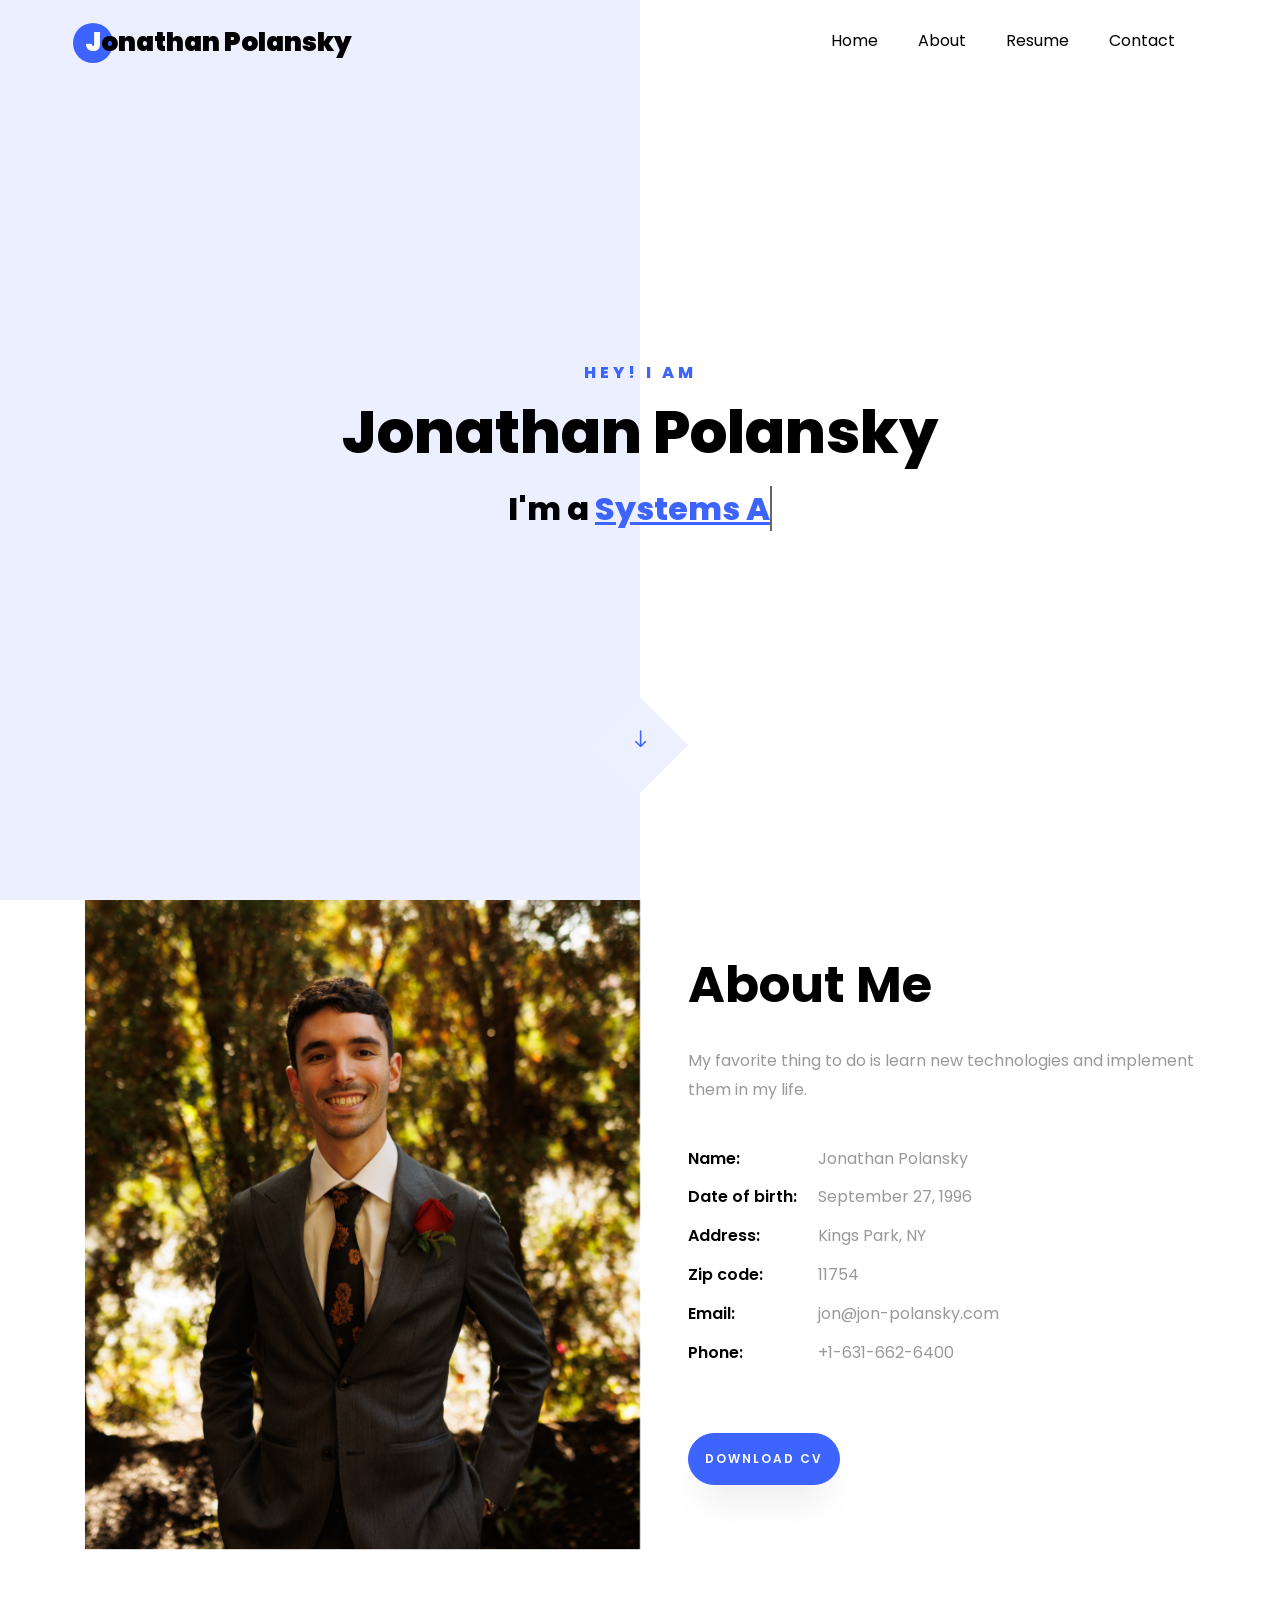
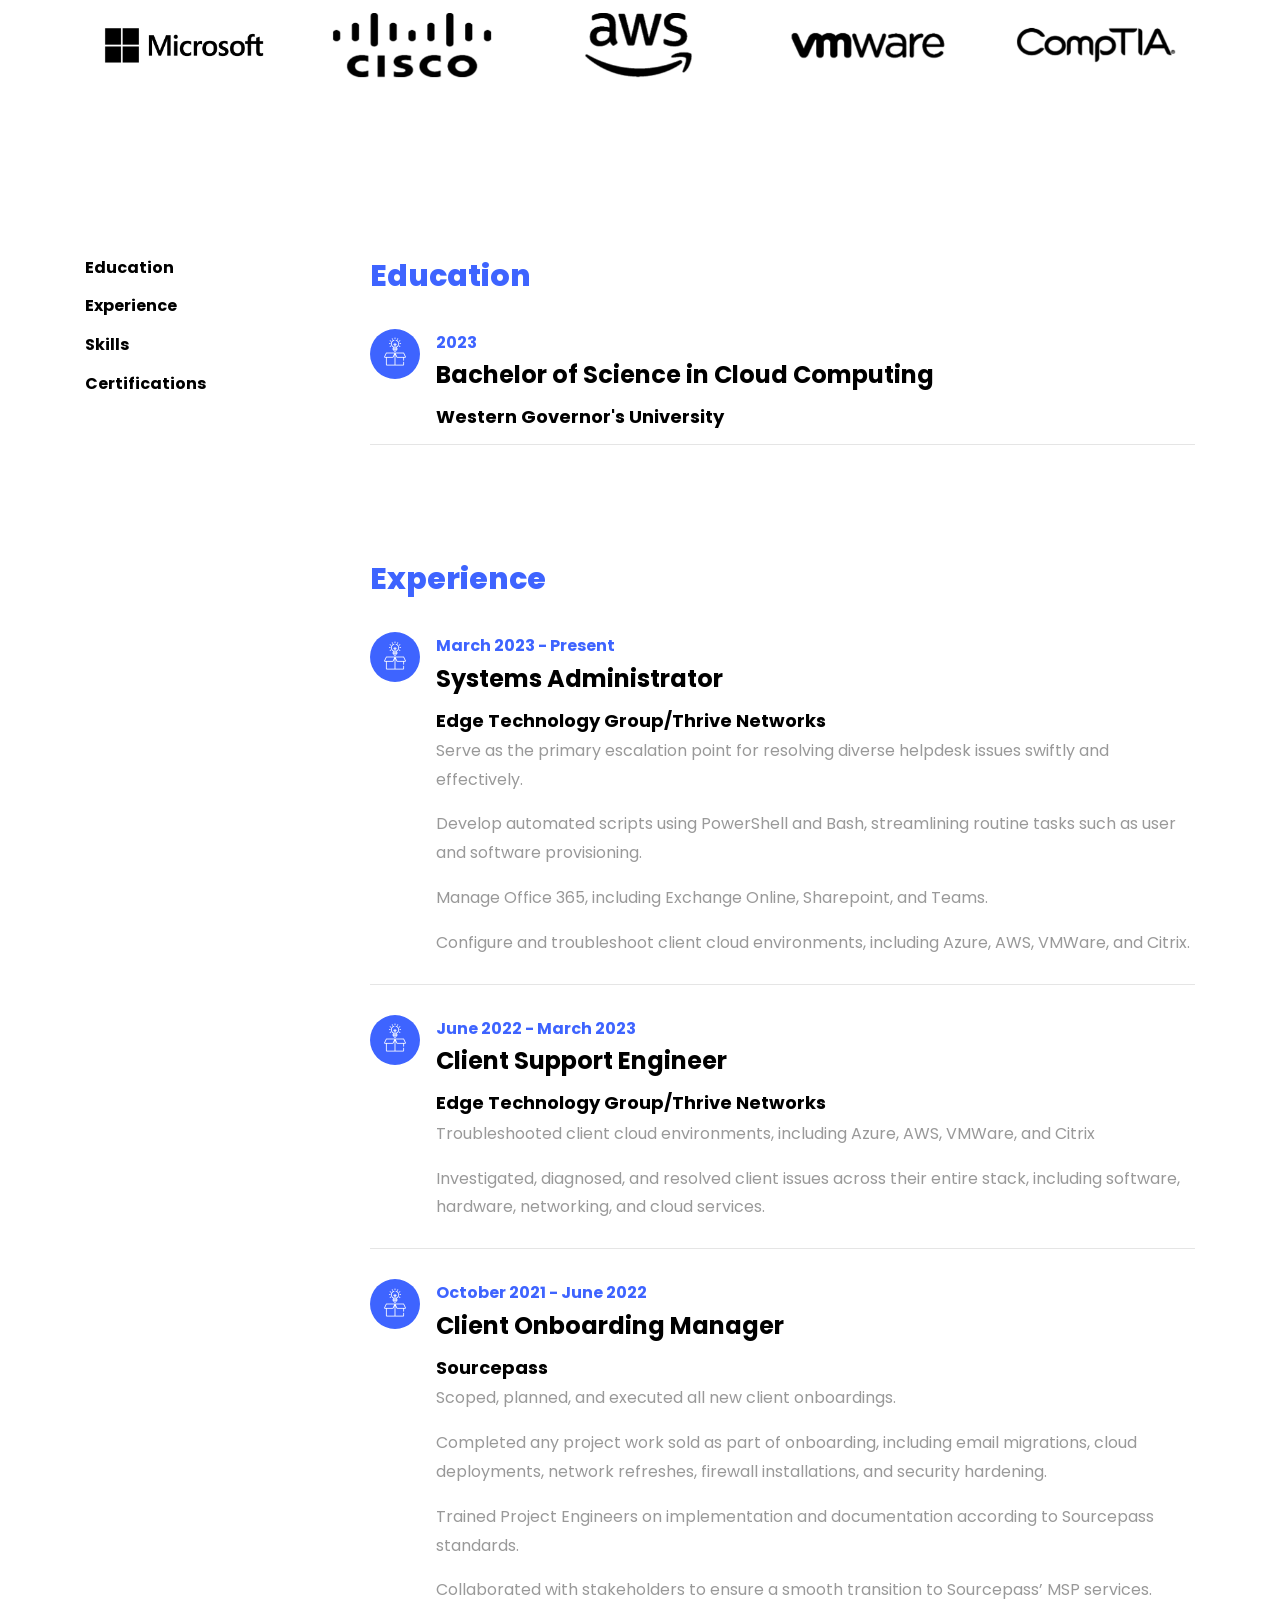
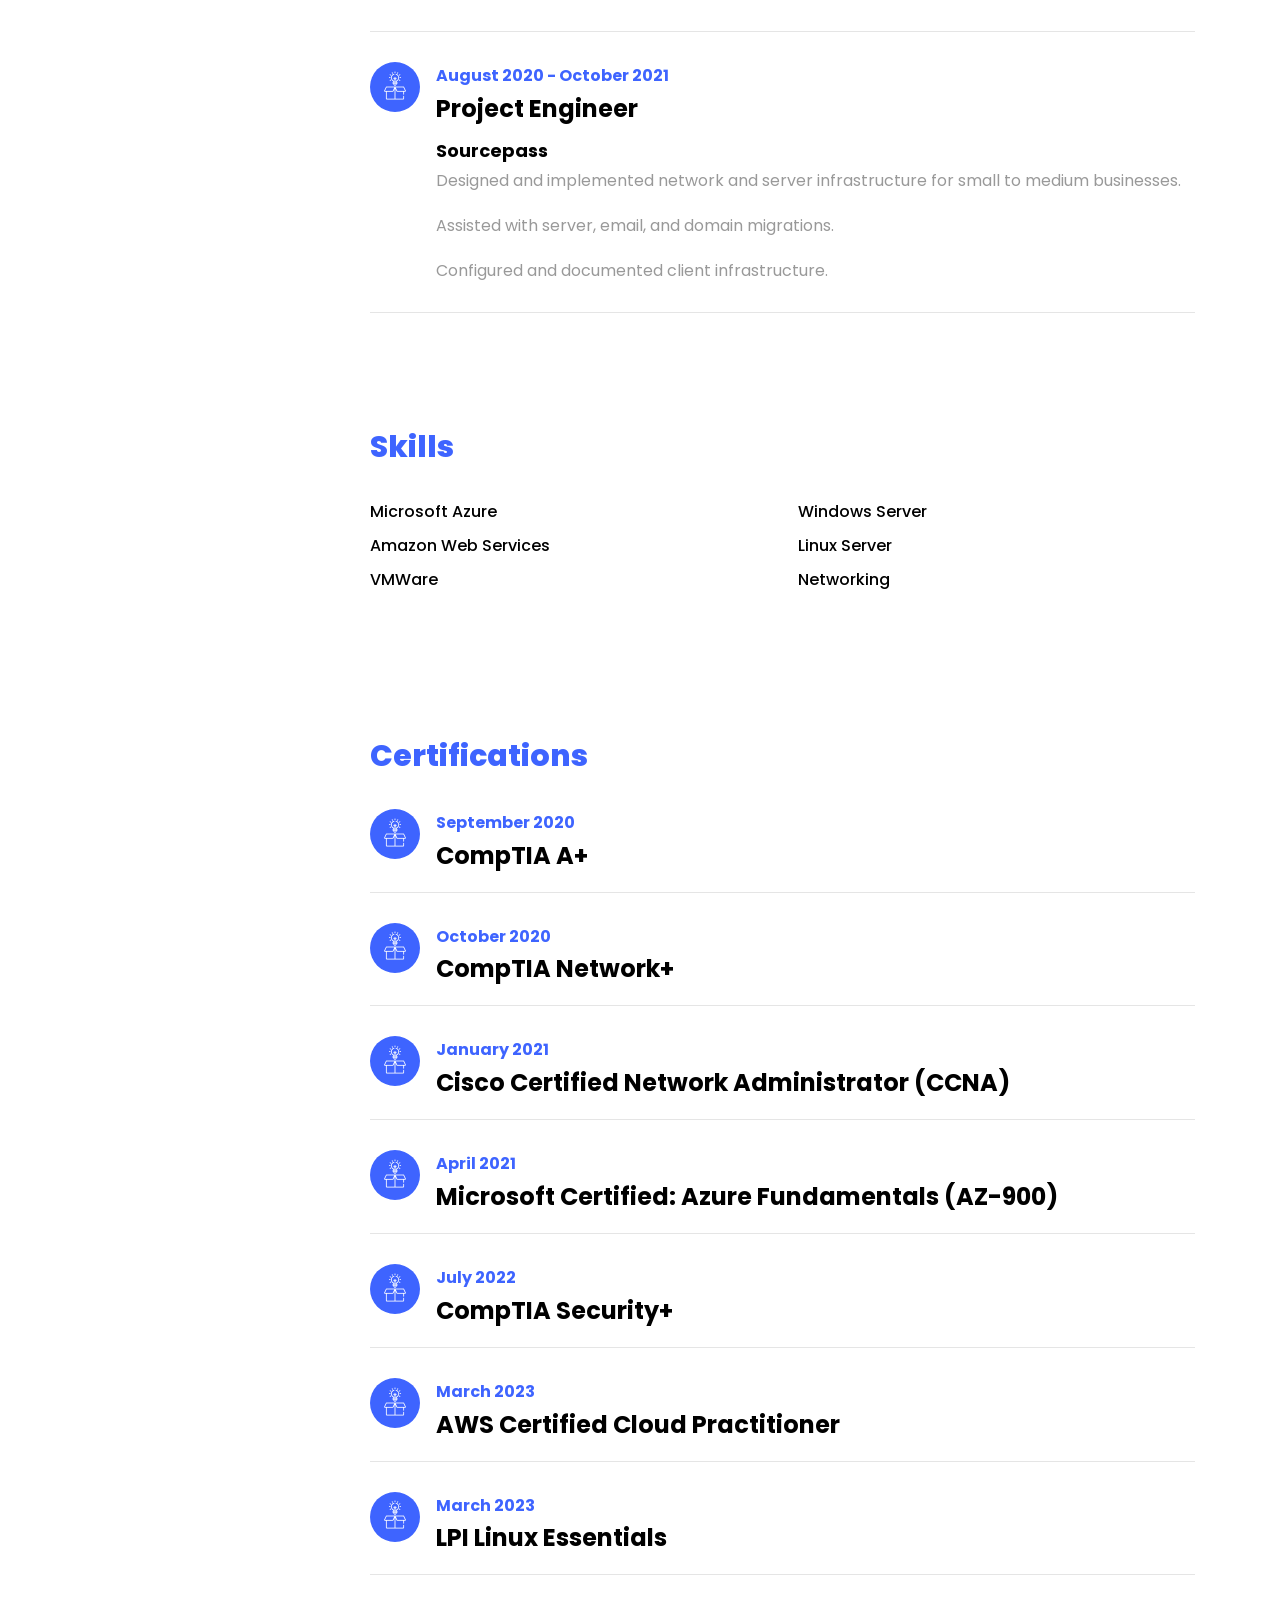
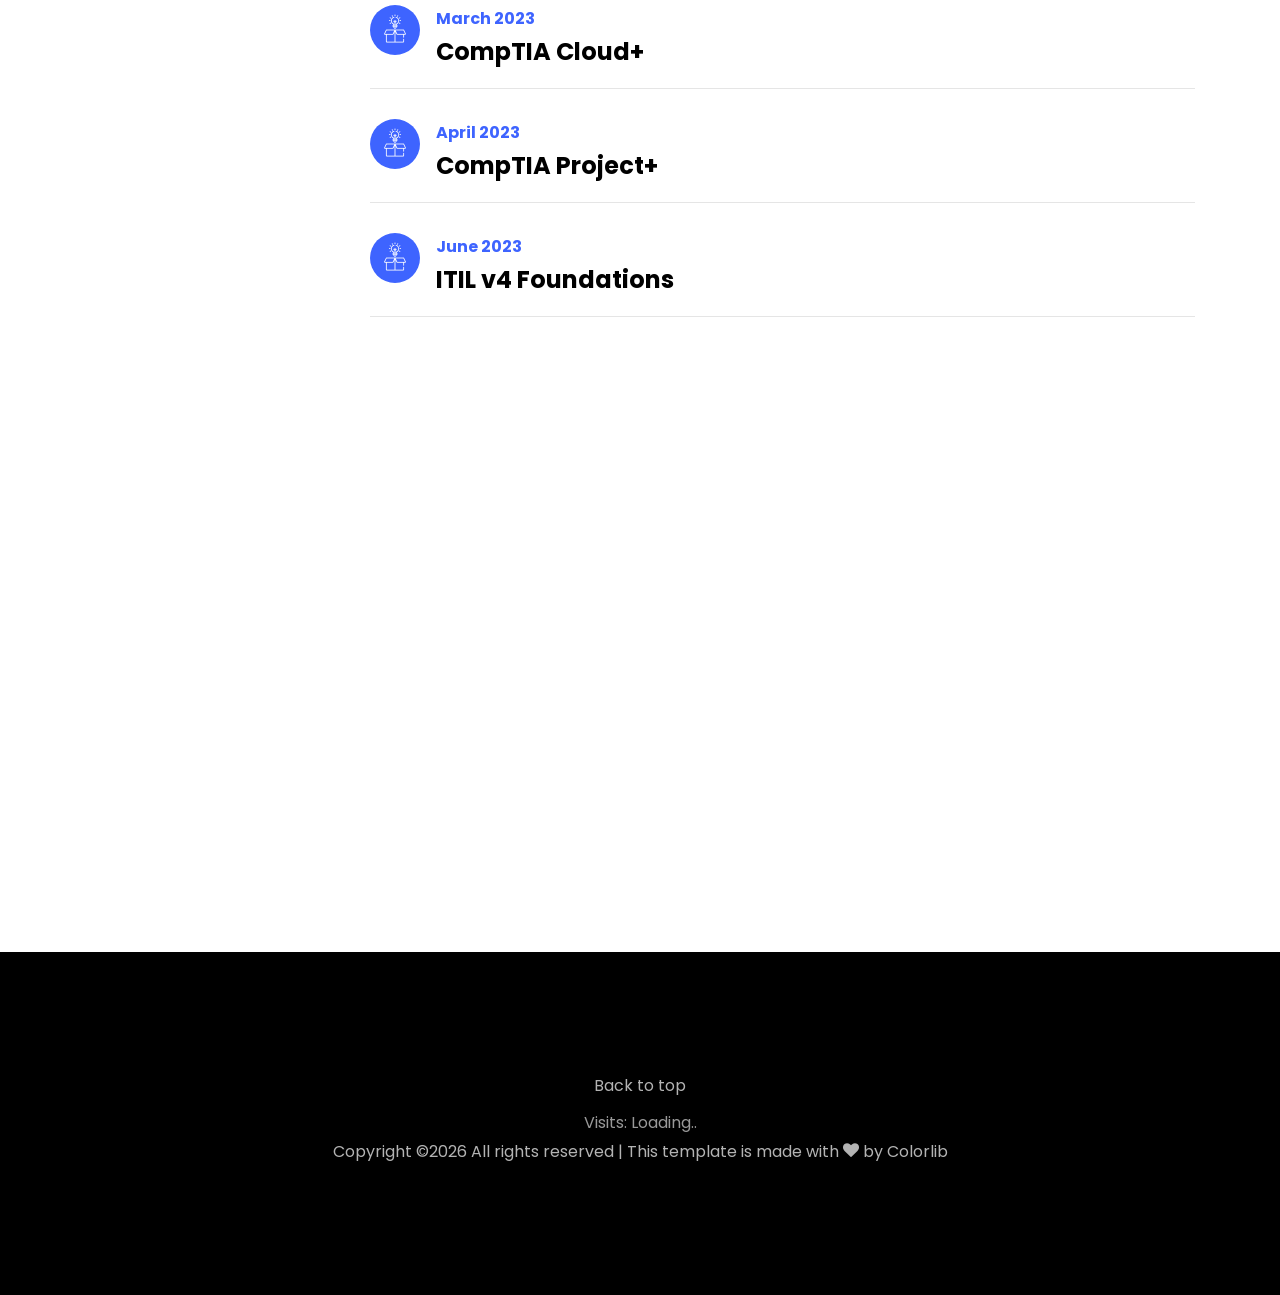
==== commit db273d93: "Finished Replacing and Rebuilding" ====
--- a/index.html
+++ b/index.html
@@ -37,9 +37,6 @@
 	          <li class="nav-item"><a href="#home-section" class="nav-link"><span>Home</span></a></li>
 	          <li class="nav-item"><a href="#about-section" class="nav-link"><span>About</span></a></li>
 	          <li class="nav-item"><a href="#resume-section" class="nav-link"><span>Resume</span></a></li>
-	          <li class="nav-item"><a href="#services-section" class="nav-link"><span>Services</span></a></li>
-	          <li class="nav-item"><a href="#projects-section" class="nav-link"><span>Projects</span></a></li>
-	          <li class="nav-item"><a href="#blog-section" class="nav-link"><span>My Blog</span></a></li>
 	          <li class="nav-item"><a href="#contact-section" class="nav-link"><span>Contact</span></a></li>
 	        </ul>
 	      </div>
@@ -86,7 +83,7 @@
 		          <div class="col-md-12 heading-section ftco-animate">
 		          	<h1 class="big">About</h1>
 		            <h2 class="mb-4">About Me</h2>
-		            <p>A small river named Duden flows by their place and supplies it with the necessary regelialia.</p>
+		            <p>My favorite thing to do is learn new technologies and implement them in my life.</p>
 		            <ul class="about-info mt-4 px-md-0 px-2">
 		            	<li class="d-flex"><span>Name:</span> <span>Jonathan Polansky</span></li>
 		            	<li class="d-flex"><span>Date of birth:</span> <span>September 27, 1996</span></li>
@@ -115,19 +112,19 @@
     	<div class="container">
     		<div class="row">
     			<div class="col-sm ftco-animate">
-    				<a href="#" class="partner"><img src="images/partner-1.png" class="img-fluid" alt="Colorlib Template"></a>
+    				<a href="https://azure.microsoft.com/en-us" class="partner"><img src="images/partner-1.png" class="img-fluid" alt="Colorlib Template"></a>
     			</div>
     			<div class="col-sm ftco-animate">
-    				<a href="#" class="partner"><img src="images/partner-2.png" class="img-fluid" alt="Colorlib Template"></a>
+    				<a href="https://www.cisco.com/" class="partner"><img src="images/partner-2.png" class="img-fluid" alt="Colorlib Template"></a>
     			</div>
     			<div class="col-sm ftco-animate">
-    				<a href="#" class="partner"><img src="images/partner-3.png" class="img-fluid" alt="Colorlib Template"></a>
+    				<a href="https://aws.amazon.com/" class="partner"><img src="images/partner-3.png" class="img-fluid" alt="Colorlib Template"></a>
     			</div>
     			<div class="col-sm ftco-animate">
-    				<a href="#" class="partner"><img src="images/partner-4.png" class="img-fluid" alt="Colorlib Template"></a>
+    				<a href="https://www.vmware.com/" class="partner"><img src="images/partner-4.png" class="img-fluid" alt="Colorlib Template"></a>
     			</div>
     			<div class="col-sm ftco-animate">
-    				<a href="#" class="partner"><img src="images/partner-5.png" class="img-fluid" alt="Colorlib Template"></a>
+    				<a href="https://www.comptia.org/" class="partner"><img src="images/partner-5.png" class="img-fluid" alt="Colorlib Template"></a>
     			</div>
     		</div>
     	</div>
@@ -142,7 +139,7 @@
 					      <li><a href="#page-1">Education</a></li>
 					      <li><a href="#page-2">Experience</a></li>
 					      <li><a href="#page-3">Skills</a></li>
-					      <li><a href="#page-4">Awards</a></li>
+					      <li><a href="#page-4">Certifications</a></li>
 					    </ul>
 					  </nav>
 					</div>
@@ -154,44 +151,10 @@
 					    		<span class="flaticon-ideas"></span>
 					    	</div>
 					    	<div class="text pl-3">
-		    					<span class="date">2014-2015</span>
-		    					<h2>Bachelor of Science in Computer Science</h2>
-		    					<span class="position">Cambridge University</span>
-		    					<p>A small river named Duden flows by their place and supplies it with the necessary regelialia. It is a paradisematic country, in which roasted parts of sentences fly into your mouth.</p>
-	    					</div>
-	    				</div>
-	    				<div class="resume-wrap d-flex ftco-animate">
-	    					<div class="icon d-flex align-items-center justify-content-center">
-					    		<span class="flaticon-ideas"></span>
-					    	</div>
-					    	<div class="text pl-3">
-		    					<span class="date">2014-2015</span>
-		    					<h2>Computer Processing Systems/Computer Software</h2>
-		    					<span class="position">Cambridge University</span>
-		    					<p>A small river named Duden flows by their place and supplies it with the necessary regelialia. It is a paradisematic country, in which roasted parts of sentences fly into your mouth.</p>
-		    				</div>
-	    				</div>
-	    				<div class="resume-wrap d-flex ftco-animate">
-	    					<div class="icon d-flex align-items-center justify-content-center">
-					    		<span class="flaticon-ideas"></span>
-					    	</div>
-					    	<div class="text pl-3">
-		    					<span class="date">2014-2015</span>
-		    					<h2>Diploma in Computer</h2>
-		    					<span class="position">Cambridge University</span>
-		    					<p>A small river named Duden flows by their place and supplies it with the necessary regelialia. It is a paradisematic country, in which roasted parts of sentences fly into your mouth.</p>
-		    				</div>
-	    				</div>
-	    				<div class="resume-wrap d-flex ftco-animate">
-	    					<div class="icon d-flex align-items-center justify-content-center">
-					    		<span class="flaticon-ideas"></span>
-					    	</div>
-					    	<div class="text pl-3">
-		    					<span class="date">2014-2015</span>
-		    					<h2>Art &amp; Creative Director</h2>
-		    					<span class="position">Cambridge University</span>
-		    					<p>A small river named Duden flows by their place and supplies it with the necessary regelialia. It is a paradisematic country, in which roasted parts of sentences fly into your mouth.</p>
-		    				</div>
+		    					<span class="date">2023</span>
+		    					<h2>Bachelor of Science in Cloud Computing</h2>
+		    					<span class="position">Western Governor's University</span>
+	    					</div>
 	    				</div>
 					  </div>
 
@@ -202,10 +165,13 @@
 					    		<span class="flaticon-ideas"></span>
 					    	</div>
 					    	<div class="text pl-3">
-		    					<span class="date">2014-2015</span>
-		    					<h2>Software Developer</h2>
-		    					<span class="position">Cambridge University</span>
-		    					<p>A small river named Duden flows by their place and supplies it with the necessary regelialia. It is a paradisematic country, in which roasted parts of sentences fly into your mouth.</p>
+		    					<span class="date">March 2023 - Present</span>
+		    					<h2>Systems Administrator</h2>
+		    					<span class="position">Edge Technology Group/Thrive Networks</span>
+		    					<p>Serve as the primary escalation point for resolving diverse helpdesk issues swiftly and effectively.</p>
+								<p>Develop automated scripts using PowerShell and Bash, streamlining routine tasks such as user and software provisioning.</p>
+								<p>Manage Office 365, including Exchange Online, Sharepoint, and Teams.</p>
+								<p>Configure and troubleshoot client cloud environments, including Azure, AWS, VMWare, and Citrix.</p>
 		    				</div>
 	    				</div>
 	    				<div class="resume-wrap d-flex ftco-animate">
@@ -213,10 +179,11 @@
 					    		<span class="flaticon-ideas"></span>
 					    	</div>
 					    	<div class="text pl-3">
-		    					<span class="date">2014-2015</span>
-		    					<h2>Web Designer</h2>
-		    					<span class="position">Cambridge University</span>
-		    					<p>A small river named Duden flows by their place and supplies it with the necessary regelialia. It is a paradisematic country, in which roasted parts of sentences fly into your mouth.</p>
+		    					<span class="date">June 2022 - March 2023</span>
+		    					<h2>Client Support Engineer</h2>
+		    					<span class="position">Edge Technology Group/Thrive Networks</span>
+		    					<p>Troubleshooted client cloud environments, including Azure, AWS, VMWare, and Citrix</p>
+								<p>Investigated, diagnosed, and resolved client issues across their entire stack, including software, hardware, networking, and cloud services.</p>
 		    				</div>
 	    				</div>
 	    				<div class="resume-wrap d-flex ftco-animate">
@@ -224,10 +191,13 @@
 					    		<span class="flaticon-ideas"></span>
 					    	</div>
 					    	<div class="text pl-3">
-		    					<span class="date">2014-2015</span>
-		    					<h2>Web Marketing</h2>
-		    					<span class="position">Cambridge University</span>
-		    					<p>A small river named Duden flows by their place and supplies it with the necessary regelialia. It is a paradisematic country, in which roasted parts of sentences fly into your mouth.</p>
+		    					<span class="date">October 2021 - June 2022</span>
+		    					<h2>Client Onboarding Manager</h2>
+		    					<span class="position">Sourcepass</span>
+		    					<p>Scoped, planned, and executed all new client onboardings.</p>
+								<p>Completed any project work sold as part of onboarding, including email migrations, cloud deployments, network refreshes, firewall installations, and security hardening.</p>
+								<p>Trained Project Engineers on implementation and documentation according to Sourcepass standards.</p>
+								<p>Collaborated with stakeholders to ensure a smooth transition to Sourcepass’ MSP services.</p>
 		    				</div>
 	    				</div>
 	    				<div class="resume-wrap d-flex ftco-animate">
@@ -235,520 +205,132 @@
 					    		<span class="flaticon-ideas"></span>
 					    	</div>
 					    	<div class="text pl-3">
-		    					<span class="date">2014-2015</span>
-		    					<h2>Art &amp; Creative Director</h2>
-		    					<span class="position">Side Tech</span>
-		    					<p>A small river named Duden flows by their place and supplies it with the necessary regelialia. It is a paradisematic country, in which roasted parts of sentences fly into your mouth.</p>
-		    				</div>
-	    				</div>
-	    				<div class="resume-wrap d-flex ftco-animate">
-	    					<div class="icon d-flex align-items-center justify-content-center">
-					    		<span class="flaticon-ideas"></span>
-					    	</div>
-					    	<div class="text pl-3">
-		    					<span class="date">2014-2015</span>
-		    					<h2>Wordpress Developer</h2>
-		    					<span class="position">Cambridge University</span>
-		    					<p>A small river named Duden flows by their place and supplies it with the necessary regelialia. It is a paradisematic country, in which roasted parts of sentences fly into your mouth.</p>
-		    				</div>
-	    				</div>
-	    				<div class="resume-wrap d-flex ftco-animate">
-	    					<div class="icon d-flex align-items-center justify-content-center">
-					    		<span class="flaticon-ideas"></span>
-					    	</div>
-					    	<div class="text pl-3">
-		    					<span class="date">2017-2018</span>
-		    					<h2>UI/UX Designer</h2>
-		    					<span class="position">Cambridge University</span>
-		    					<p>A small river named Duden flows by their place and supplies it with the necessary regelialia. It is a paradisematic country, in which roasted parts of sentences fly into your mouth.</p>
+		    					<span class="date">August 2020 - October 2021</span>
+		    					<h2>Project Engineer</h2>
+		    					<span class="position">Sourcepass</span>
+		    					<p>Designed and implemented network and server infrastructure for small to medium businesses.</p>
+								<p>Assisted with server, email, and domain migrations.</p>
+								<p>Configured and documented client infrastructure.</p>
 		    				</div>
 	    				</div>
 					  </div>
 					  <div id="page-3" class= "page three">
 					  	<h2 class="heading">Skills</h2>
-					  	<div class="row progress-circle mb-5">
-					  		<div class="col-lg-4 mb-4">
-						      <div class="bg-white rounded-lg shadow p-4">
-						        <h2 class="h5 font-weight-bold text-center mb-4">CSS</h2>
-
-						        <!-- Progress bar 1 -->
-						        <div class="progress mx-auto" data-value='90'>
-						          <span class="progress-left">
-                        <span class="progress-bar border-primary"></span>
-						          </span>
-						          <span class="progress-right">
-                        <span class="progress-bar border-primary"></span>
-						          </span>
-						          <div class="progress-value w-100 h-100 rounded-circle d-flex align-items-center justify-content-center">
-						            <div class="h2 font-weight-bold">90<sup class="small">%</sup></div>
-						          </div>
-						        </div>
-						        <!-- END -->
-
-						        <!-- Demo info -->
-						        <div class="row text-center mt-4">
-						          <div class="col-6 border-right">
-						            <div class="h4 font-weight-bold mb-0">28%</div><span class="small text-gray">Last week</span>
-						          </div>
-						          <div class="col-6">
-						            <div class="h4 font-weight-bold mb-0">60%</div><span class="small text-gray">Last month</span>
-						          </div>
-						        </div>
-						        <!-- END -->
-						      </div>
-						    </div>
-
-						    <div class="col-lg-4 mb-4">
-						      <div class="bg-white rounded-lg shadow p-4">
-						        <h2 class="h5 font-weight-bold text-center mb-4">HTML</h2>
-
-						        <!-- Progress bar 1 -->
-						        <div class="progress mx-auto" data-value='80'>
-						          <span class="progress-left">
-                        <span class="progress-bar border-primary"></span>
-						          </span>
-						          <span class="progress-right">
-                        <span class="progress-bar border-primary"></span>
-						          </span>
-						          <div class="progress-value w-100 h-100 rounded-circle d-flex align-items-center justify-content-center">
-						            <div class="h2 font-weight-bold">80<sup class="small">%</sup></div>
-						          </div>
-						        </div>
-						        <!-- END -->
-
-						        <!-- Demo info -->
-						        <div class="row text-center mt-4">
-						          <div class="col-6 border-right">
-						            <div class="h4 font-weight-bold mb-0">28%</div><span class="small text-gray">Last week</span>
-						          </div>
-						          <div class="col-6">
-						            <div class="h4 font-weight-bold mb-0">60%</div><span class="small text-gray">Last month</span>
-						          </div>
-						        </div>
-						        <!-- END -->
-						      </div>
-						    </div>
-
-						    <div class="col-lg-4 mb-4">
-						      <div class="bg-white rounded-lg shadow p-4">
-						        <h2 class="h5 font-weight-bold text-center mb-4">jQuery</h2>
-
-						        <!-- Progress bar 1 -->
-						        <div class="progress mx-auto" data-value='75'>
-						          <span class="progress-left">
-                        <span class="progress-bar border-primary"></span>
-						          </span>
-						          <span class="progress-right">
-                        <span class="progress-bar border-primary"></span>
-						          </span>
-						          <div class="progress-value w-100 h-100 rounded-circle d-flex align-items-center justify-content-center">
-						            <div class="h2 font-weight-bold">75<sup class="small">%</sup></div>
-						          </div>
-						        </div>
-						        <!-- END -->
-
-						        <!-- Demo info -->
-						        <div class="row text-center mt-4">
-						          <div class="col-6 border-right">
-						            <div class="h4 font-weight-bold mb-0">28%</div><span class="small text-gray">Last week</span>
-						          </div>
-						          <div class="col-6">
-						            <div class="h4 font-weight-bold mb-0">60%</div><span class="small text-gray">Last month</span>
-						          </div>
-						        </div>
-						        <!-- END -->
-						      </div>
-						    </div>
-					  	</div>
-					  	<div class="row">
+					  	
+						<div class="row">
 					  		<div class="col-md-6 animate-box">
 									<div class="progress-wrap ftco-animate">
-										<h3>Photoshop</h3>
-										<div class="progress">
-										 	<div class="progress-bar color-1" role="progressbar" aria-valuenow="90"
-										  	aria-valuemin="0" aria-valuemax="100" style="width:90%">
-										    <span>90%</span>
-										  	</div>
-										</div>
+										<h3>Microsoft Azure</h3>
+										<h3>Amazon Web Services</h3>
+										<h3>VMWare</h3>
 									</div>
 								</div>
 								<div class="col-md-6 animate-box">
 									<div class="progress-wrap ftco-animate">
-										<h3>jQuery</h3>
-										<div class="progress">
-										 	<div class="progress-bar color-2" role="progressbar" aria-valuenow="85"
-										  	aria-valuemin="0" aria-valuemax="100" style="width:85%">
-										    <span>85%</span>
-										  	</div>
-										</div>
-									</div>
-								</div>
-								<div class="col-md-6 animate-box">
-									<div class="progress-wrap ftco-animate">
-										<h3>HTML5</h3>
-										<div class="progress">
-										 	<div class="progress-bar color-3" role="progressbar" aria-valuenow="95"
-										  	aria-valuemin="0" aria-valuemax="100" style="width:95%">
-										    <span>95%</span>
-										  	</div>
-										</div>
-									</div>
-								</div>
-								<div class="col-md-6 animate-box">
-									<div class="progress-wrap ftco-animate">
-										<h3>CSS3</h3>
-										<div class="progress">
-										 	<div class="progress-bar color-4" role="progressbar" aria-valuenow="90"
-										  	aria-valuemin="0" aria-valuemax="100" style="width:90%">
-										    <span>90%</span>
-										  	</div>
-										</div>
-									</div>
-								</div>
-								<div class="col-md-6 animate-box">
-									<div class="progress-wrap ftco-animate">
-										<h3>WordPress</h3>
-										<div class="progress">
-										 	<div class="progress-bar color-5" role="progressbar" aria-valuenow="70"
-										  	aria-valuemin="0" aria-valuemax="100" style="width:70%">
-										    <span>70%</span>
-										  	</div>
-										</div>
-									</div>
-								</div>
-								<div class="col-md-6 animate-box">
-									<div class="progress-wrap ftco-animate">
-										<h3>SEO</h3>
-										<div class="progress">
-										 	<div class="progress-bar color-6" role="progressbar" aria-valuenow="80"
-										  	aria-valuemin="0" aria-valuemax="100" style="width:80%">
-										    <span>80%</span>
-										  	</div>
-										</div>
+										<h3>Windows Server</h3>
+										<h3>Linux Server</h3>
+										<h3>Networking</h3>
 									</div>
 								</div>
 					  	</div>
 					  </div>
 					  <div id="page-4" class= "page four">
-					    <h2 class="heading">Awards</h2>
+					    <h2 class="heading">Certifications</h2>
 					    <div class="resume-wrap d-flex ftco-animate">
 					    	<div class="icon d-flex align-items-center justify-content-center">
 					    		<span class="flaticon-ideas"></span>
 					    	</div>
 					    	<div class="text pl-3">
-		    					<span class="date">2014-2015</span>
-		    					<h2>Top 10 Web Developer</h2>
-		    					<span class="position">Cambridge University</span>
-		    					<p>A small river named Duden flows by their place and supplies it with the necessary regelialia. It is a paradisematic country, in which roasted parts of sentences fly into your mouth.</p>
-	    					</div>
-	    				</div>
-	    				<div class="resume-wrap d-flex ftco-animate">
-	    					<div class="icon d-flex align-items-center justify-content-center">
-					    		<span class="flaticon-ideas"></span>
-					    	</div>
-					    	<div class="text pl-3">
-		    					<span class="date">2014-2015</span>
-		    					<h2>Top 5 LeaderShip Exellence Winner</h2>
-		    					<span class="position">Cambridge University</span>
-		    					<p>A small river named Duden flows by their place and supplies it with the necessary regelialia. It is a paradisematic country, in which roasted parts of sentences fly into your mouth.</p>
-		    				</div>
-	    				</div>
-	    				<div class="resume-wrap d-flex ftco-animate">
-	    					<div class="icon d-flex align-items-center justify-content-center">
-					    		<span class="flaticon-ideas"></span>
-					    	</div>
-					    	<div class="text pl-3">
-		    					<span class="date">2014-2015</span>
-		    					<h2>Top 4 Web Tester</h2>
-		    					<span class="position">Cambridge University</span>
-		    					<p>A small river named Duden flows by their place and supplies it with the necessary regelialia. It is a paradisematic country, in which roasted parts of sentences fly into your mouth.</p>
-		    				</div>
-	    				</div>
-	    				<div class="resume-wrap d-flex ftco-animate">
-	    					<div class="icon d-flex align-items-center justify-content-center">
-					    		<span class="flaticon-ideas"></span>
-					    	</div>
-					    	<div class="text pl-3">
-		    					<span class="date">2014-2015</span>
-		    					<h2>Art &amp; Creative Director</h2>
-		    					<span class="position">Cambridge University</span>
-		    					<p>A small river named Duden flows by their place and supplies it with the necessary regelialia. It is a paradisematic country, in which roasted parts of sentences fly into your mouth.</p>
-		    				</div>
+		    					<span class="date">September 2020</span>
+		    					<h2>CompTIA A+</h2>
+	    					</div>
+	    				</div>
+						<div class="resume-wrap d-flex ftco-animate">
+					    	<div class="icon d-flex align-items-center justify-content-center">
+					    		<span class="flaticon-ideas"></span>
+					    	</div>
+					    	<div class="text pl-3">
+		    					<span class="date">October 2020</span>
+		    					<h2>CompTIA Network+</h2>
+	    					</div>
+	    				</div>
+						<div class="resume-wrap d-flex ftco-animate">
+					    	<div class="icon d-flex align-items-center justify-content-center">
+					    		<span class="flaticon-ideas"></span>
+					    	</div>
+					    	<div class="text pl-3">
+		    					<span class="date">January 2021</span>
+		    					<h2>Cisco Certified Network Administrator (CCNA)</h2>
+	    					</div>
+	    				</div>
+						<div class="resume-wrap d-flex ftco-animate">
+					    	<div class="icon d-flex align-items-center justify-content-center">
+					    		<span class="flaticon-ideas"></span>
+					    	</div>
+					    	<div class="text pl-3">
+		    					<span class="date">April 2021</span>
+		    					<h2>Microsoft Certified: Azure Fundamentals (AZ-900)</h2>
+	    					</div>
+	    				</div>
+						<div class="resume-wrap d-flex ftco-animate">
+					    	<div class="icon d-flex align-items-center justify-content-center">
+					    		<span class="flaticon-ideas"></span>
+					    	</div>
+					    	<div class="text pl-3">
+		    					<span class="date">July 2022</span>
+		    					<h2>CompTIA Security+</h2>
+	    					</div>
+	    				</div>
+						<div class="resume-wrap d-flex ftco-animate">
+					    	<div class="icon d-flex align-items-center justify-content-center">
+					    		<span class="flaticon-ideas"></span>
+					    	</div>
+					    	<div class="text pl-3">
+		    					<span class="date">March 2023</span>
+		    					<h2>AWS Certified Cloud Practitioner</h2>
+	    					</div>
+	    				</div>
+						<div class="resume-wrap d-flex ftco-animate">
+					    	<div class="icon d-flex align-items-center justify-content-center">
+					    		<span class="flaticon-ideas"></span>
+					    	</div>
+					    	<div class="text pl-3">
+		    					<span class="date">March 2023</span>
+		    					<h2>LPI Linux Essentials</h2>
+	    					</div>
+	    				</div>
+						<div class="resume-wrap d-flex ftco-animate">
+					    	<div class="icon d-flex align-items-center justify-content-center">
+					    		<span class="flaticon-ideas"></span>
+					    	</div>
+					    	<div class="text pl-3">
+		    					<span class="date">March 2023</span>
+		    					<h2>CompTIA Cloud+</h2>
+	    					</div>
+	    				</div>
+						<div class="resume-wrap d-flex ftco-animate">
+					    	<div class="icon d-flex align-items-center justify-content-center">
+					    		<span class="flaticon-ideas"></span>
+					    	</div>
+					    	<div class="text pl-3">
+		    					<span class="date">April 2023</span>
+		    					<h2>CompTIA Project+</h2>
+	    					</div>
+	    				</div>
+						<div class="resume-wrap d-flex ftco-animate">
+					    	<div class="icon d-flex align-items-center justify-content-center">
+					    		<span class="flaticon-ideas"></span>
+					    	</div>
+					    	<div class="text pl-3">
+		    					<span class="date">June 2023</span>
+		    					<h2>ITIL v4 Foundations</h2>
+	    					</div>
 	    				</div>
 					  </div>
 					</div>
 			  </div>
     	</div>
     </section>
-
-    <section class="ftco-section" id="services-section">
-    	<div class="container-fluid px-md-5">
-    		<div class="row justify-content-center py-5 mt-5">
-          <div class="col-md-12 heading-section text-center ftco-animate">
-          	<h1 class="big big-2">Services</h1>
-            <h2 class="mb-4">Services</h2>
-            <p>Far far away, behind the word mountains, far from the countries Vokalia and Consonantia</p>
-          </div>
-        </div>
-    		<div class="row">
-					<div class="col-md-4 text-center d-flex ftco-animate">
-						<a href="#" class="services-1 shadow">
-							<span class="icon">
-								<i class="flaticon-analysis"></i>
-							</span>
-							<div class="desc">
-								<h3 class="mb-5">Web Design</h3>
-								<p>A small river named Duden flows by their place and supplies it with the necessary regelialia.</p>
-							</div>
-						</a>
-					</div>
-					<div class="col-md-4 text-center d-flex ftco-animate">
-						<a href="#" class="services-1 shadow">
-							<span class="icon">
-								<i class="flaticon-flasks"></i>
-							</span>
-							<div class="desc">
-								<h3 class="mb-5">Phtography</h3>
-								<p>A small river named Duden flows by their place and supplies it with the necessary regelialia.</p>
-							</div>
-						</a>
-					</div>
-					<div class="col-md-4 text-center d-flex ftco-animate">
-						<a href="#" class="services-1 shadow">
-							<span class="icon">
-								<i class="flaticon-ideas"></i>
-							</span>
-							<div class="desc">
-								<h3 class="mb-5">Web Developer</h3>
-								<p>A small river named Duden flows by their place and supplies it with the necessary regelialia.</p>
-							</div>
-						</a>
-					</div>
-
-					<div class="col-md-4 text-center d-flex ftco-animate">
-						<a href="#" class="services-1 shadow">
-							<span class="icon">
-								<i class="flaticon-innovation"></i>
-							</span>
-							<div class="desc">
-								<h3 class="mb-5">App Developing</h3>
-								<p>A small river named Duden flows by their place and supplies it with the necessary regelialia.</p>
-							</div>
-						</a>
-					</div>
-					<div class="col-md-4 text-center d-flex ftco-animate">
-						<a href="#" class="services-1 shadow">
-							<span class="icon">
-								<i class="flaticon-ux-design"></i>
-							</span>
-							<div class="desc">
-								<h3 class="mb-5">Branding</h3>
-								<p>A small river named Duden flows by their place and supplies it with the necessary regelialia.</p>
-							</div>
-						</a>
-					</div>
-					<div class="col-md-4 text-center d-flex ftco-animate">
-						<a href="#" class="services-1 shadow">
-							<span class="icon">
-								<i class="flaticon-idea"></i>
-							</span>
-							<div class="desc">
-								<h3 class="mb-5">Product Strategy</h3>
-								<p>A small river named Duden flows by their place and supplies it with the necessary regelialia.</p>
-							</div>
-						</a>
-					</div>
-				</div>
-    	</div>
-    </section>
- 
-
-    <section class="ftco-section ftco-project" id="projects-section">
-    	<div class="container-fluid px-md-0">
-    		<div class="row no-gutters justify-content-center pb-5">
-          <div class="col-md-12 heading-section text-center ftco-animate">
-          	<h1 class="big big-2">Projects</h1>
-            <h2 class="mb-4">Our Projects</h2>
-            <p>Far far away, behind the word mountains, far from the countries Vokalia and Consonantia</p>
-          </div>
-        </div>
-    		<div class="row no-gutters">
-    			<div class="col-md-4">
-    				<div class="project img ftco-animate d-flex justify-content-center align-items-center" style="background-image: url(images/work-1.jpg);">
-    					<div class="overlay"></div>
-	    				<div class="text text-center p-4">
-	    					<h3><a href="#">Branding &amp; Illustration Design</a></h3>
-	    					<span>Web Design</span>
-	    				</div>
-    				</div>
-  				</div>
-  				<div class="col-md-4">
-    				<div class="project img ftco-animate d-flex justify-content-center align-items-center" style="background-image: url(images/work-2.jpg);">
-    					<div class="overlay"></div>
-	    				<div class="text text-center p-4">
-	    					<h3><a href="#">Branding &amp; Illustration Design</a></h3>
-	    					<span>Web Design</span>
-	    				</div>
-    				</div>
-  				</div>
-
-    			<div class="col-md-4">
-    				<div class="project img ftco-animate d-flex justify-content-center align-items-center" style="background-image: url(images/work-3.jpg);">
-    					<div class="overlay"></div>
-	    				<div class="text text-center p-4">
-	    					<h3><a href="#">Branding &amp; Illustration Design</a></h3>
-	    					<span>Web Design</span>
-	    				</div>
-    				</div>
-    			</div>
-    			<div class="col-md-4">
-    				<div class="project img ftco-animate d-flex justify-content-center align-items-center" style="background-image: url(images/work-4.jpg);">
-    					<div class="overlay"></div>
-	    				<div class="text text-center p-4">
-	    					<h3><a href="#">Branding &amp; Illustration Design</a></h3>
-	    					<span>Web Design</span>
-	    				</div>
-    				</div>
-    			</div>
-    			<div class="col-md-4">
-    				<div class="project img ftco-animate d-flex justify-content-center align-items-center" style="background-image: url(images/work-5.jpg);">
-    					<div class="overlay"></div>
-	    				<div class="text text-center p-4">
-	    					<h3><a href="#">Branding &amp; Illustration Design</a></h3>
-	    					<span>Web Design</span>
-	    				</div>
-    				</div>
-    			</div>
-    			<div class="col-md-4">
-    				<div class="project img ftco-animate d-flex justify-content-center align-items-center" style="background-image: url(images/work-6.jpg);">
-    					<div class="overlay"></div>
-	    				<div class="text text-center p-4">
-	    					<h3><a href="#">Branding &amp; Illustration Design</a></h3>
-	    					<span>Web Design</span>
-	    				</div>
-    				</div>
-    			</div>
-    		</div>
-    	</div>
-    </section>
-
-    <section class="ftco-section ftco-no-pt ftco-no-pb ftco-counter img" id="section-counter">
-    	<div class="container-fluid px-md-5">
-				<div class="row d-md-flex align-items-center">
-          <div class="col-md d-flex justify-content-center counter-wrap ftco-animate">
-            <div class="block-18 shadow">
-              <div class="text">
-                <strong class="number" data-number="100">0</strong>
-                <span>Awards</span>
-              </div>
-            </div>
-          </div>
-          <div class="col-md d-flex justify-content-center counter-wrap ftco-animate">
-            <div class="block-18 shadow">
-              <div class="text">
-                <strong class="number" data-number="1200">0</strong>
-                <span>Complete Projects</span>
-              </div>
-            </div>
-          </div>
-          <div class="col-md d-flex justify-content-center counter-wrap ftco-animate">
-            <div class="block-18 shadow">
-              <div class="text">
-                <strong class="number" data-number="1200">0</strong>
-                <span>Happy Customers</span>
-              </div>
-            </div>
-          </div>
-          <div class="col-md d-flex justify-content-center counter-wrap ftco-animate">
-            <div class="block-18 shadow">
-              <div class="text">
-                <strong class="number" data-number="500">0</strong>
-                <span>Cups of coffee</span>
-              </div>
-            </div>
-          </div>
-        </div>
-      </div>
-    </section>
-
-
-    <section class="ftco-section" id="blog-section">
-      <div class="container">
-        <div class="row justify-content-center mb-5 pb-5">
-          <div class="col-md-7 heading-section text-center ftco-animate">
-            <h1 class="big big-2">Blog</h1>
-            <h2 class="mb-4">Our Blog</h2>
-            <p>Far far away, behind the word mountains, far from the countries Vokalia and Consonantia</p>
-          </div>
-        </div>
-        <div class="row d-flex">
-          <div class="col-md-4 d-flex ftco-animate">
-          	<div class="blog-entry justify-content-end">
-              <a href="single.html" class="block-20" style="background-image: url('images/image_1.jpg');">
-              </a>
-              <div class="text mt-3 float-right d-block">
-                <h3 class="heading"><a href="single.html">Why Lead Generation is Key for Business Growth</a></h3>
-                <div class="d-flex align-items-center mb-3 meta">
-	                <p class="mb-0">
-	                	<span class="mr-2">Sept. 12, 2019</span>
-	                	<a href="#" class="mr-2">Admin</a>
-	                	<a href="#" class="meta-chat"><span class="icon-chat"></span> 3</a>
-	                </p>
-                </div>
-                <p>A small river named Duden flows by their place and supplies it with the necessary regelialia.</p>
-              </div>
-            </div>
-          </div>
-          <div class="col-md-4 d-flex ftco-animate">
-          	<div class="blog-entry justify-content-end">
-              <a href="single.html" class="block-20" style="background-image: url('images/image_2.jpg');">
-              </a>
-              <div class="text mt-3 float-right d-block">
-                <h3 class="heading"><a href="single.html">Why Lead Generation is Key for Business Growth</a></h3>
-                <div class="d-flex align-items-center mb-3 meta">
-	                <p class="mb-0">
-	                	<span class="mr-2">Sept. 12, 2019</span>
-	                	<a href="#" class="mr-2">Admin</a>
-	                	<a href="#" class="meta-chat"><span class="icon-chat"></span> 3</a>
-	                </p>
-                </div>
-                <p>A small river named Duden flows by their place and supplies it with the necessary regelialia.</p>
-              </div>
-            </div>
-          </div>
-          <div class="col-md-4 d-flex ftco-animate">
-          	<div class="blog-entry">
-              <a href="single.html" class="block-20" style="background-image: url('images/image_3.jpg');">
-              </a>
-              <div class="text mt-3 float-right d-block">
-                <h3 class="heading"><a href="single.html">Why Lead Generation is Key for Business Growth</a></h3>
-                <div class="d-flex align-items-center mb-3 meta">
-	                <p class="mb-0">
-	                	<span class="mr-2">Sept. 12, 2019</span>
-	                	<a href="#" class="mr-2">Admin</a>
-	                	<a href="#" class="meta-chat"><span class="icon-chat"></span> 3</a>
-	                </p>
-                </div>
-                <p>A small river named Duden flows by their place and supplies it with the necessary regelialia.</p>
-              </div>
-            </div>
-          </div>
-        </div>
-      </div>
-    </section>
-
-    <section class="ftco-section ftco-hireme img" style="background-image: url(images/bg_1.jpg)">
-    	<div class="overlay"></div>
-			<div class="container">
-				<div class="row justify-content-center">
-					<div class="col-md-7 ftco-animate text-center">
-						<h2>I'm <span>Available</span> for freelancing</h2>
-						<p>A small river named Duden flows by their place and supplies it with the necessary regelialia.</p>
-						<p class="mb-0"><a href="#" class="btn btn-primary py-3 px-5">Hire me</a></p>
-					</div>
-				</div>
-			</div>
-		</section>
 
     <section class="ftco-section contact-section ftco-no-pb" id="contact-section">
       <div class="container">
@@ -756,7 +338,6 @@
           <div class="col-md-7 heading-section text-center ftco-animate">
             <h1 class="big big-2">Contact</h1>
             <h2 class="mb-4">Contact Me</h2>
-            <p>Far far away, behind the word mountains, far from the countries Vokalia and Consonantia</p>
           </div>
         </div>
 
@@ -768,7 +349,7 @@
           		</div>
           		<div>
 	          		<h3 class="mb-4">Address</h3>
-		            <p>198 West 21th Street, Suite 721 New York NY 10016</p>
+		            <p>160 Highland Dr, Kings Park, NY 11754</p>
 		          </div>
 	          </div>
           </div>
@@ -779,7 +360,7 @@
           		</div>
           		<div>
 	          		<h3 class="mb-4">Contact Number</h3>
-		            <p><a href="tel://1234567920">+ 1235 2355 98</a></p>
+		            <p><a href="tel://16316626400">+1-631-662-6400</a></p>
 	            </div>
 	          </div>
           </div>
@@ -790,7 +371,7 @@
           		</div>
           		<div>
 	          		<h3 class="mb-4">Email Address</h3>
-		            <p><a href="mailto:info@yoursite.com">info@yoursite.com</a></p>
+		            <p><a href="mailto:jon@jon-polansky.com">jon@jon-polansky.com</a></p>
 		          </div>
 	          </div>
           </div>
@@ -801,36 +382,9 @@
           		</div>
           		<div>
 	          		<h3 class="mb-4">Website</h3>
-		            <p><a href="#">yoursite.com</a></p>
+		            <p><a href="#">resume.jon-polansky.com</a></p>
 	            </div>
 	          </div>
-          </div>
-        </div>
-
-        <div class="row no-gutters block-9">
-          <div class="col-md-6 order-md-last d-flex">
-            <form action="#" class="bg-light p-4 p-md-5 contact-form">
-              <div class="form-group">
-                <input type="text" class="form-control" placeholder="Your Name">
-              </div>
-              <div class="form-group">
-                <input type="text" class="form-control" placeholder="Your Email">
-              </div>
-              <div class="form-group">
-                <input type="text" class="form-control" placeholder="Subject">
-              </div>
-              <div class="form-group">
-                <textarea name="" id="" cols="30" rows="7" class="form-control" placeholder="Message"></textarea>
-              </div>
-              <div class="form-group">
-                <input type="submit" value="Send Message" class="btn btn-primary py-3 px-5">
-              </div>
-            </form>
-          
-          </div>
-
-          <div class="col-md-6 d-flex">
-          	<div class="img" style="background-image: url(images/about.jpg);"></div>
           </div>
         </div>
       </div>
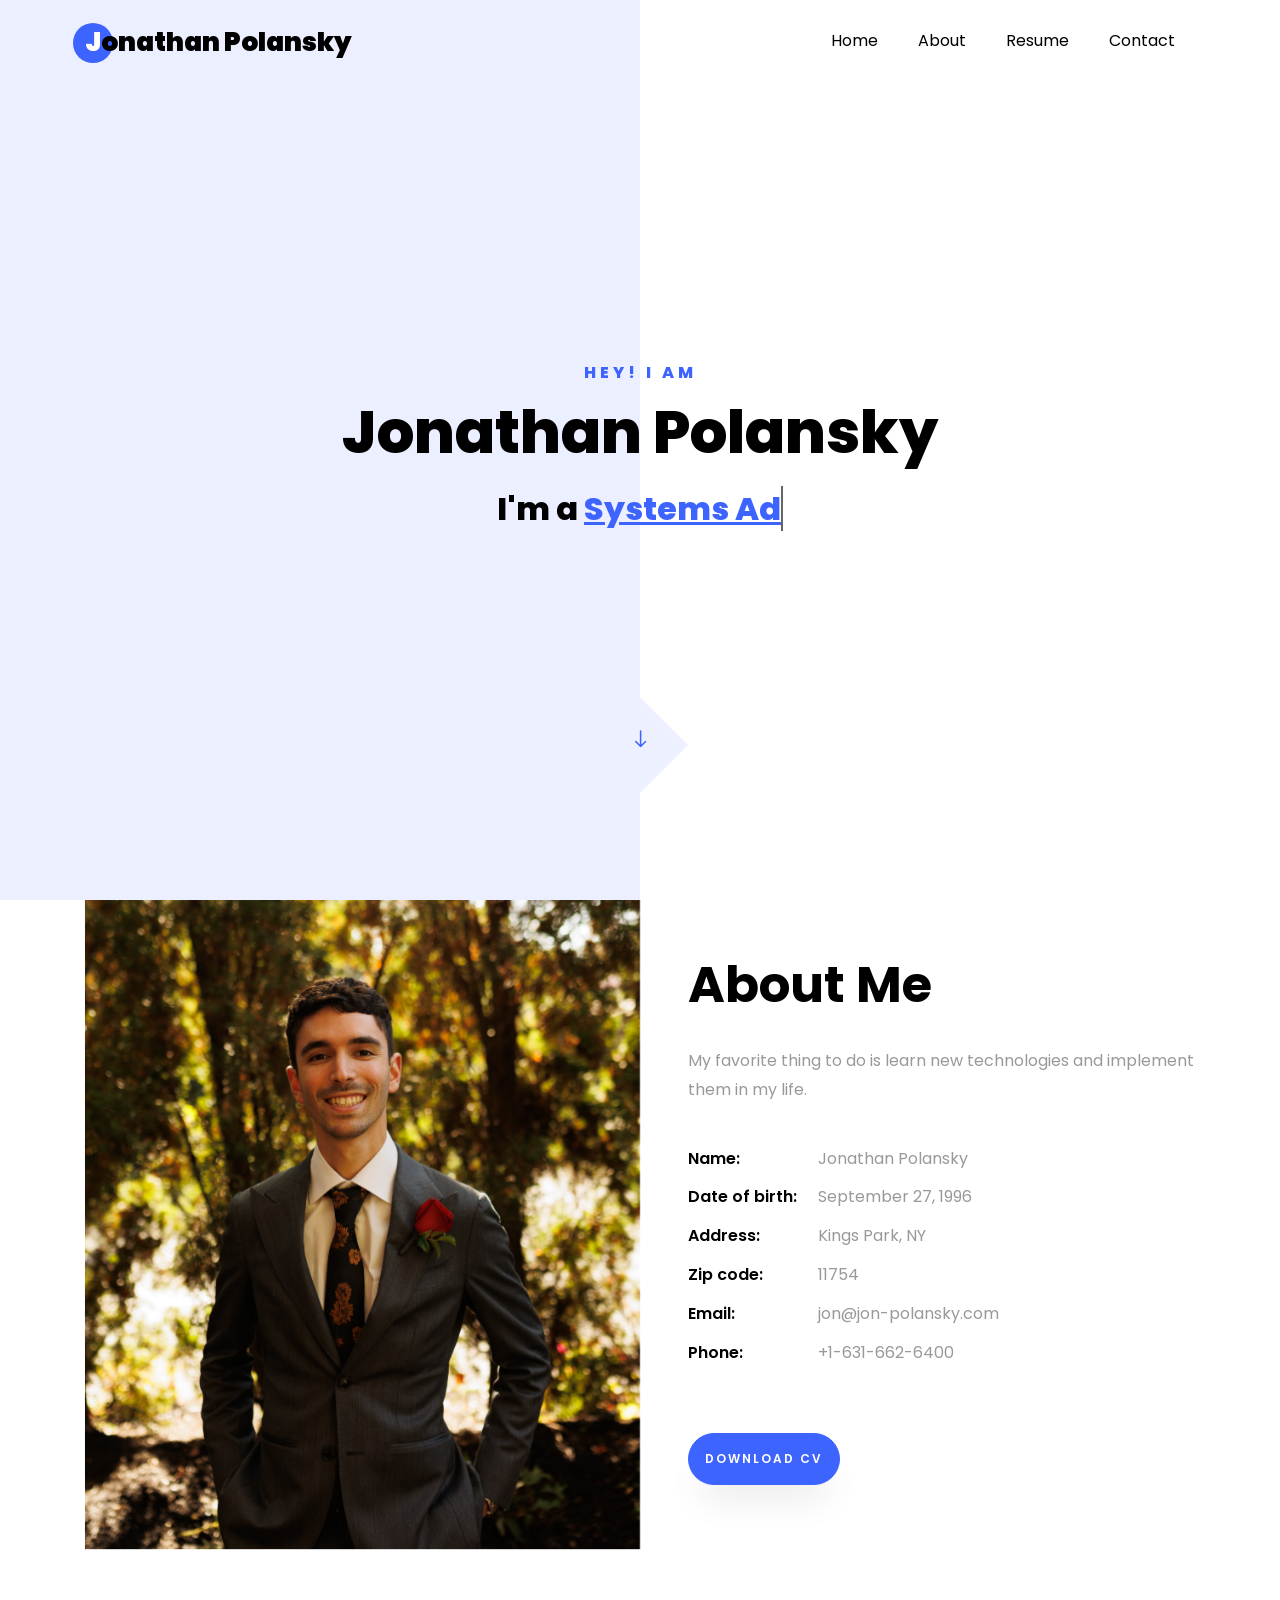
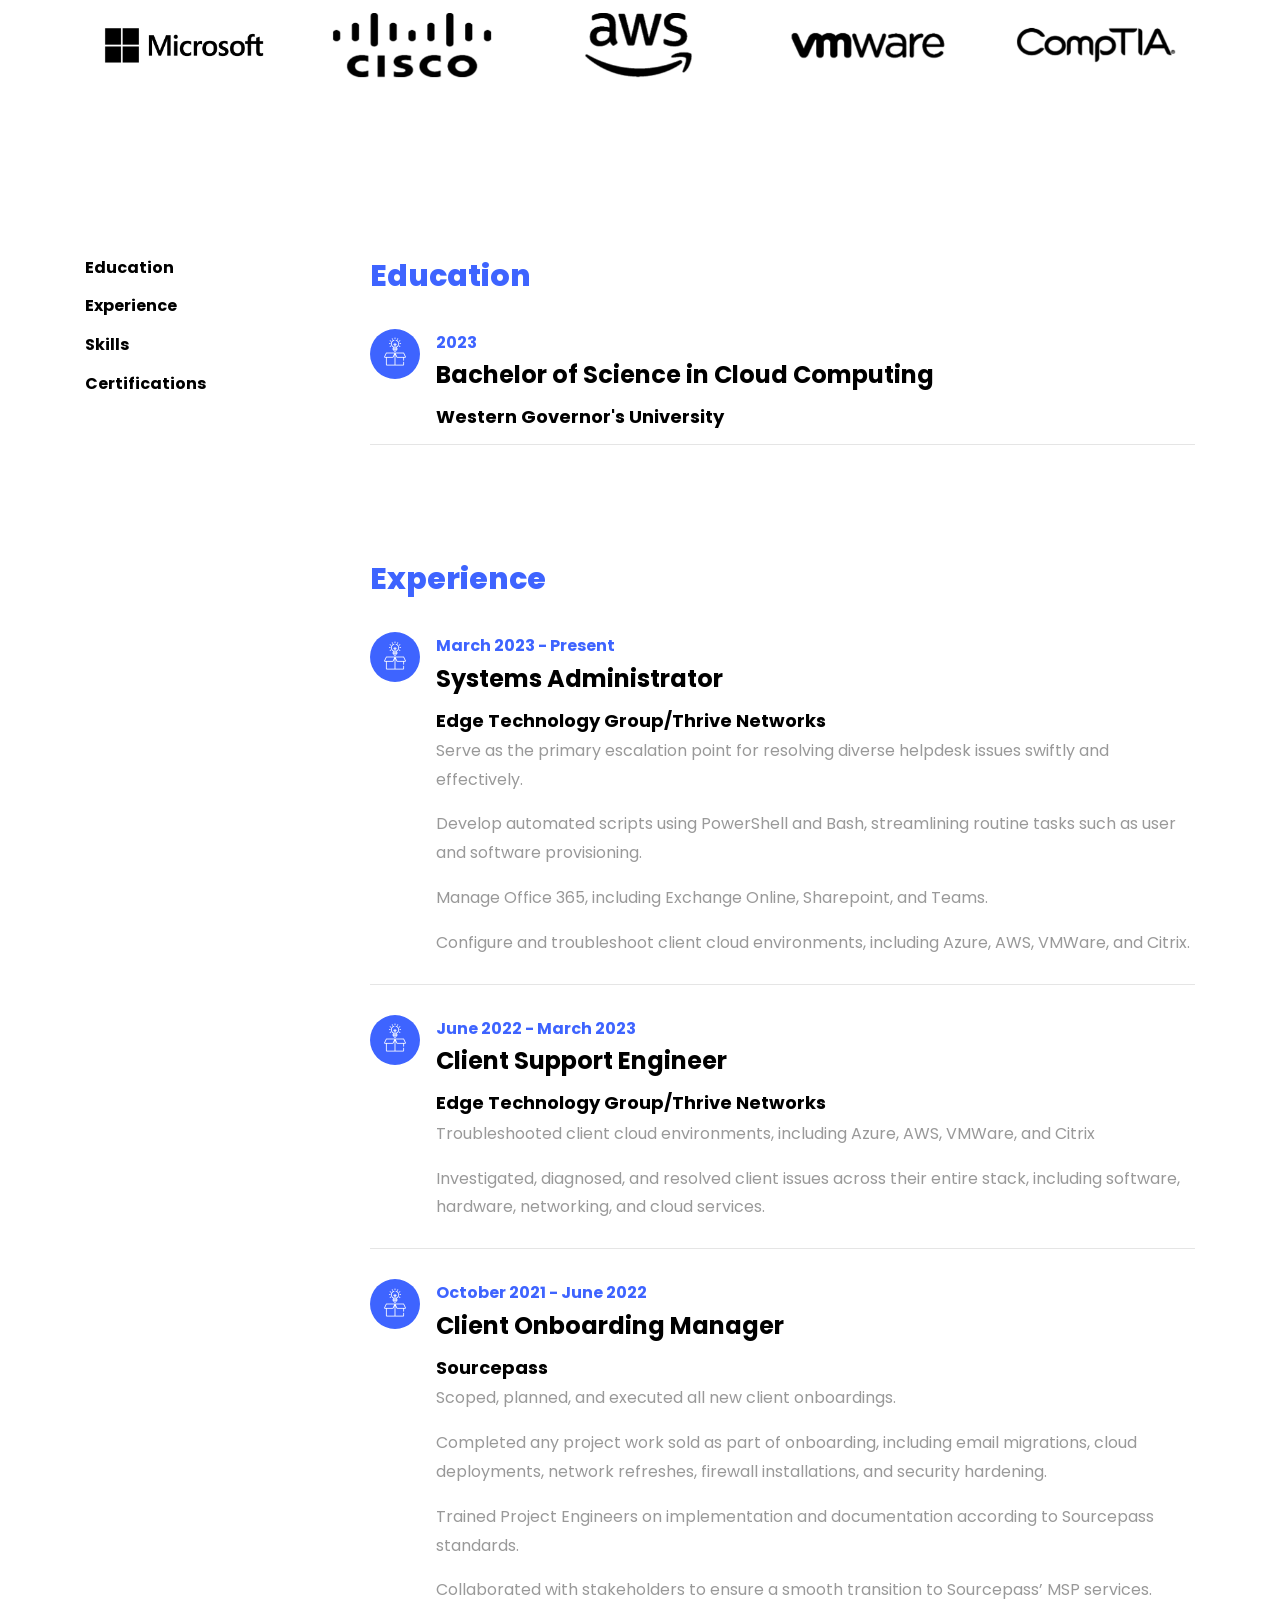
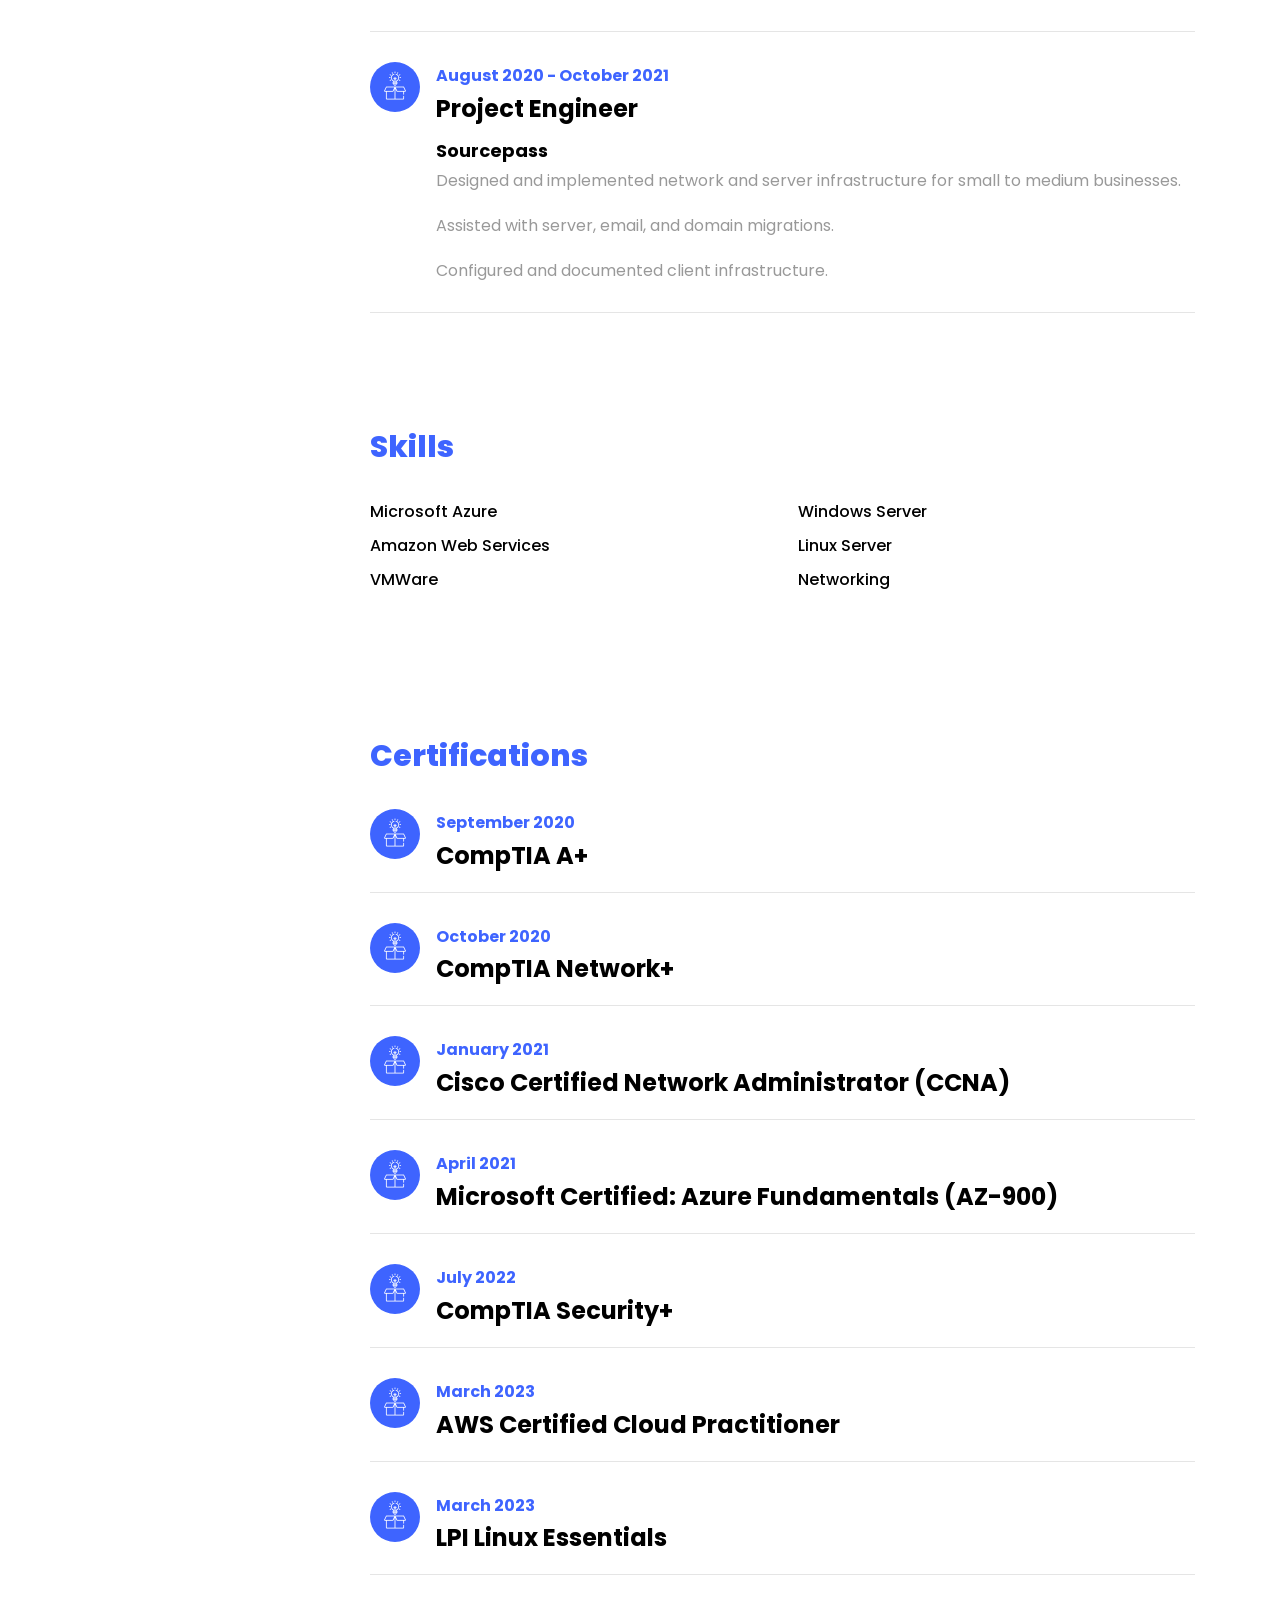
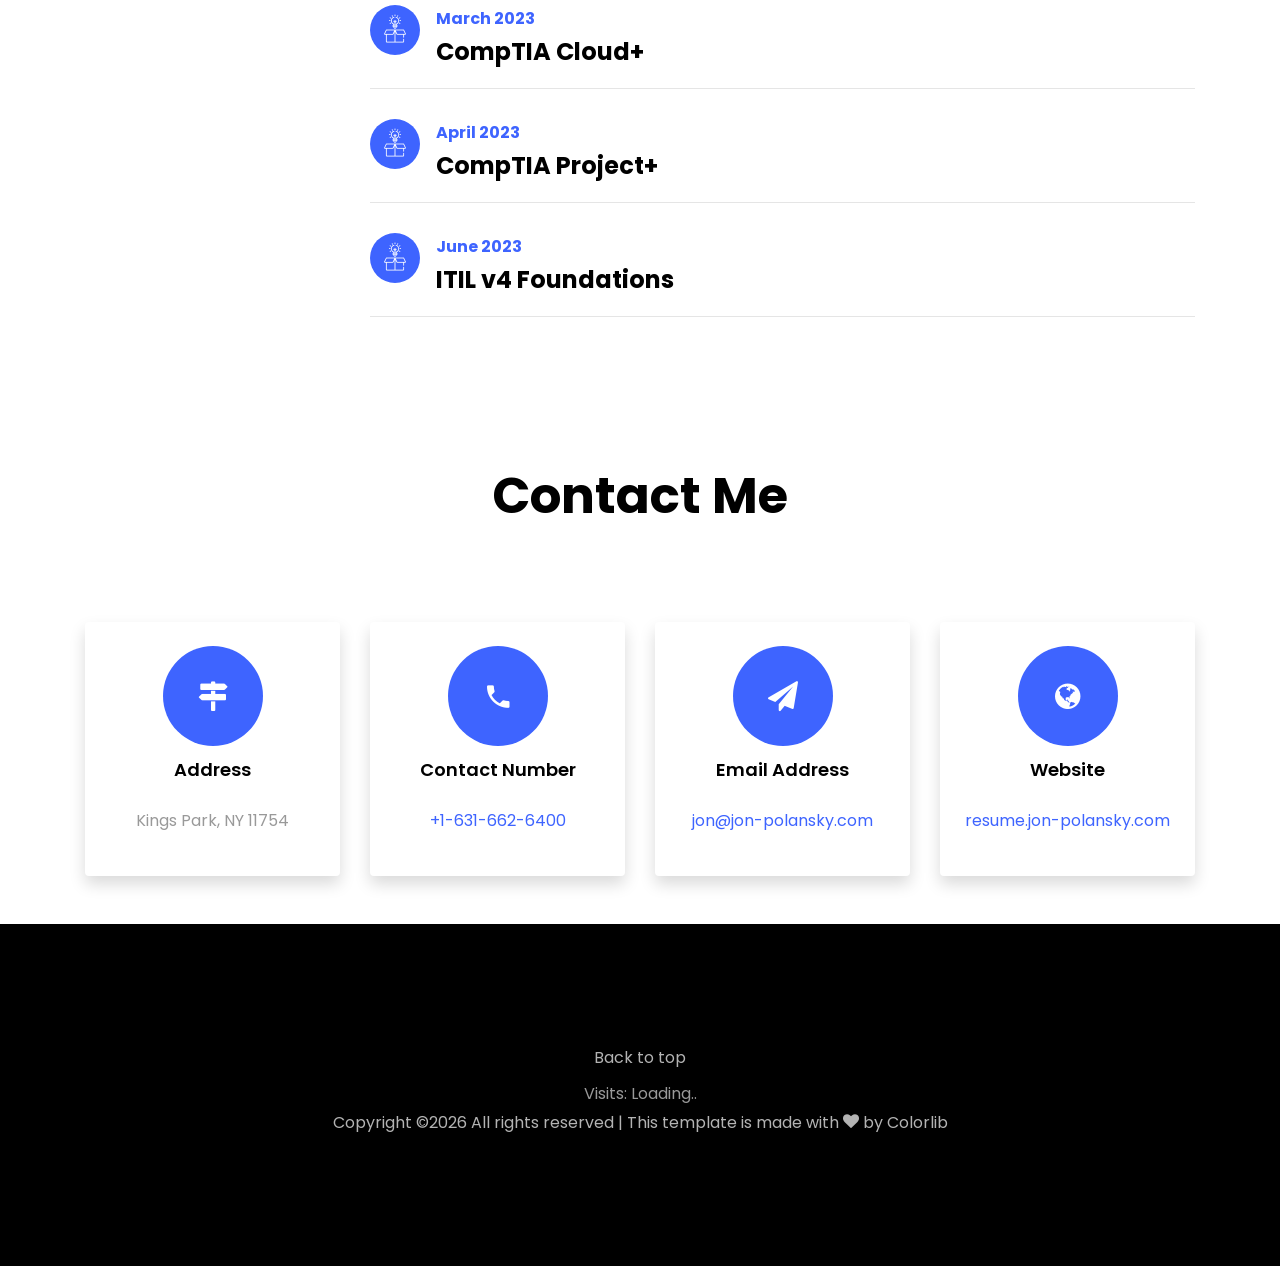
==== commit 6de09199: "Update index.html" ====
--- a/index.html
+++ b/index.html
@@ -349,7 +349,7 @@
           		</div>
           		<div>
 	          		<h3 class="mb-4">Address</h3>
-		            <p>160 Highland Dr, Kings Park, NY 11754</p>
+		            <p>Kings Park, NY 11754</p>
 		          </div>
 	          </div>
           </div>
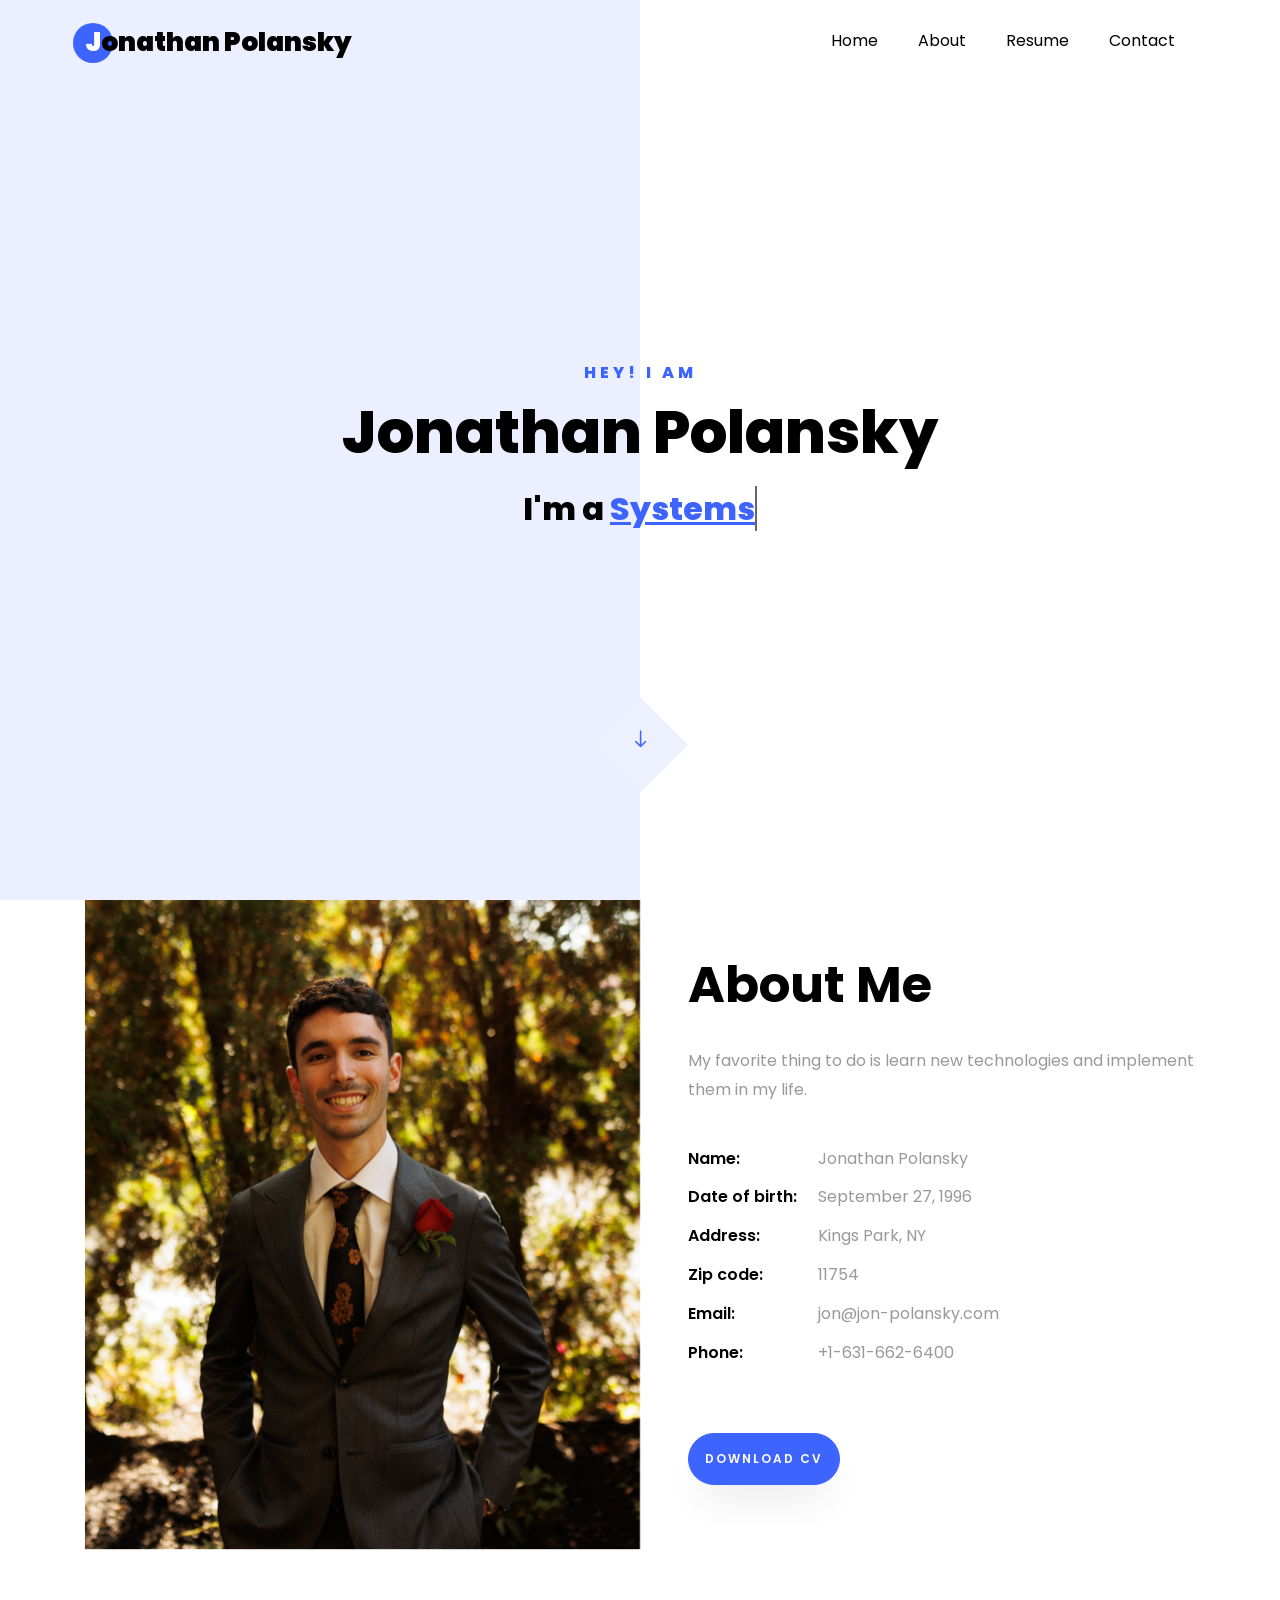
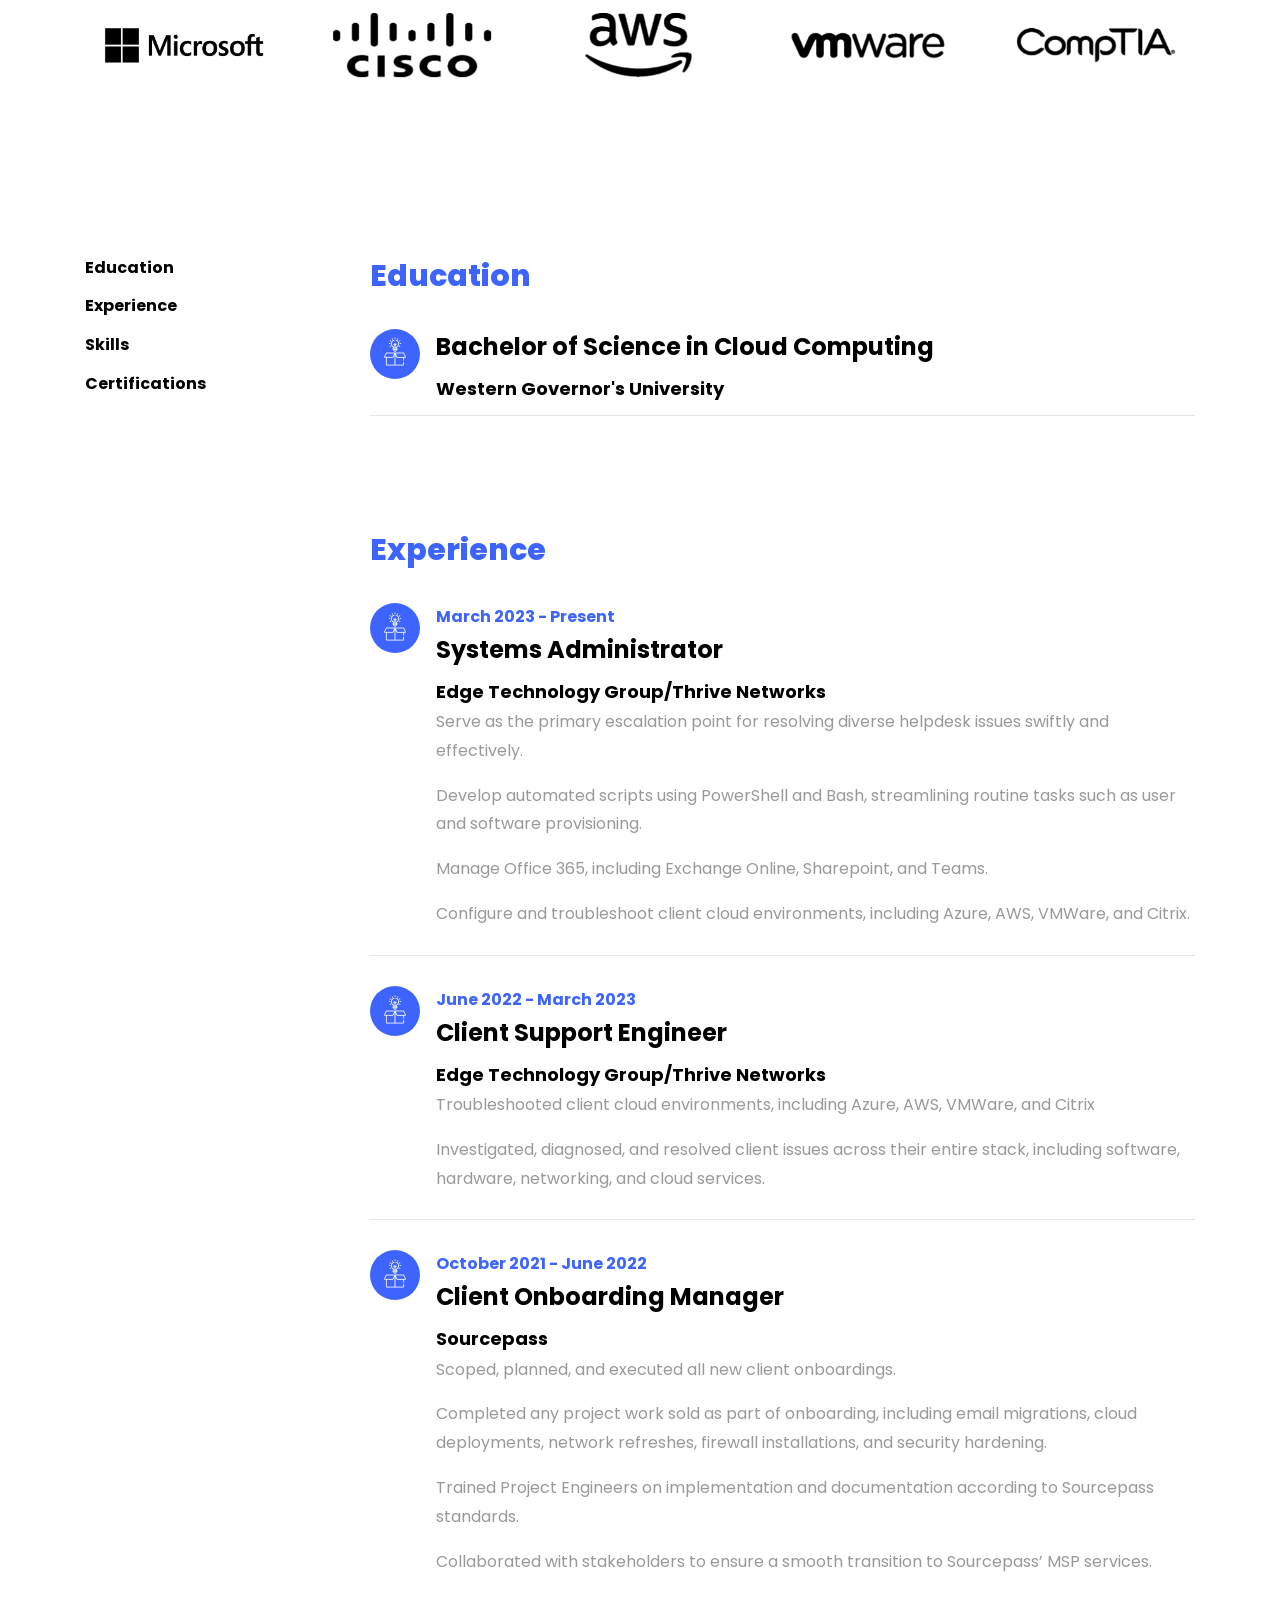
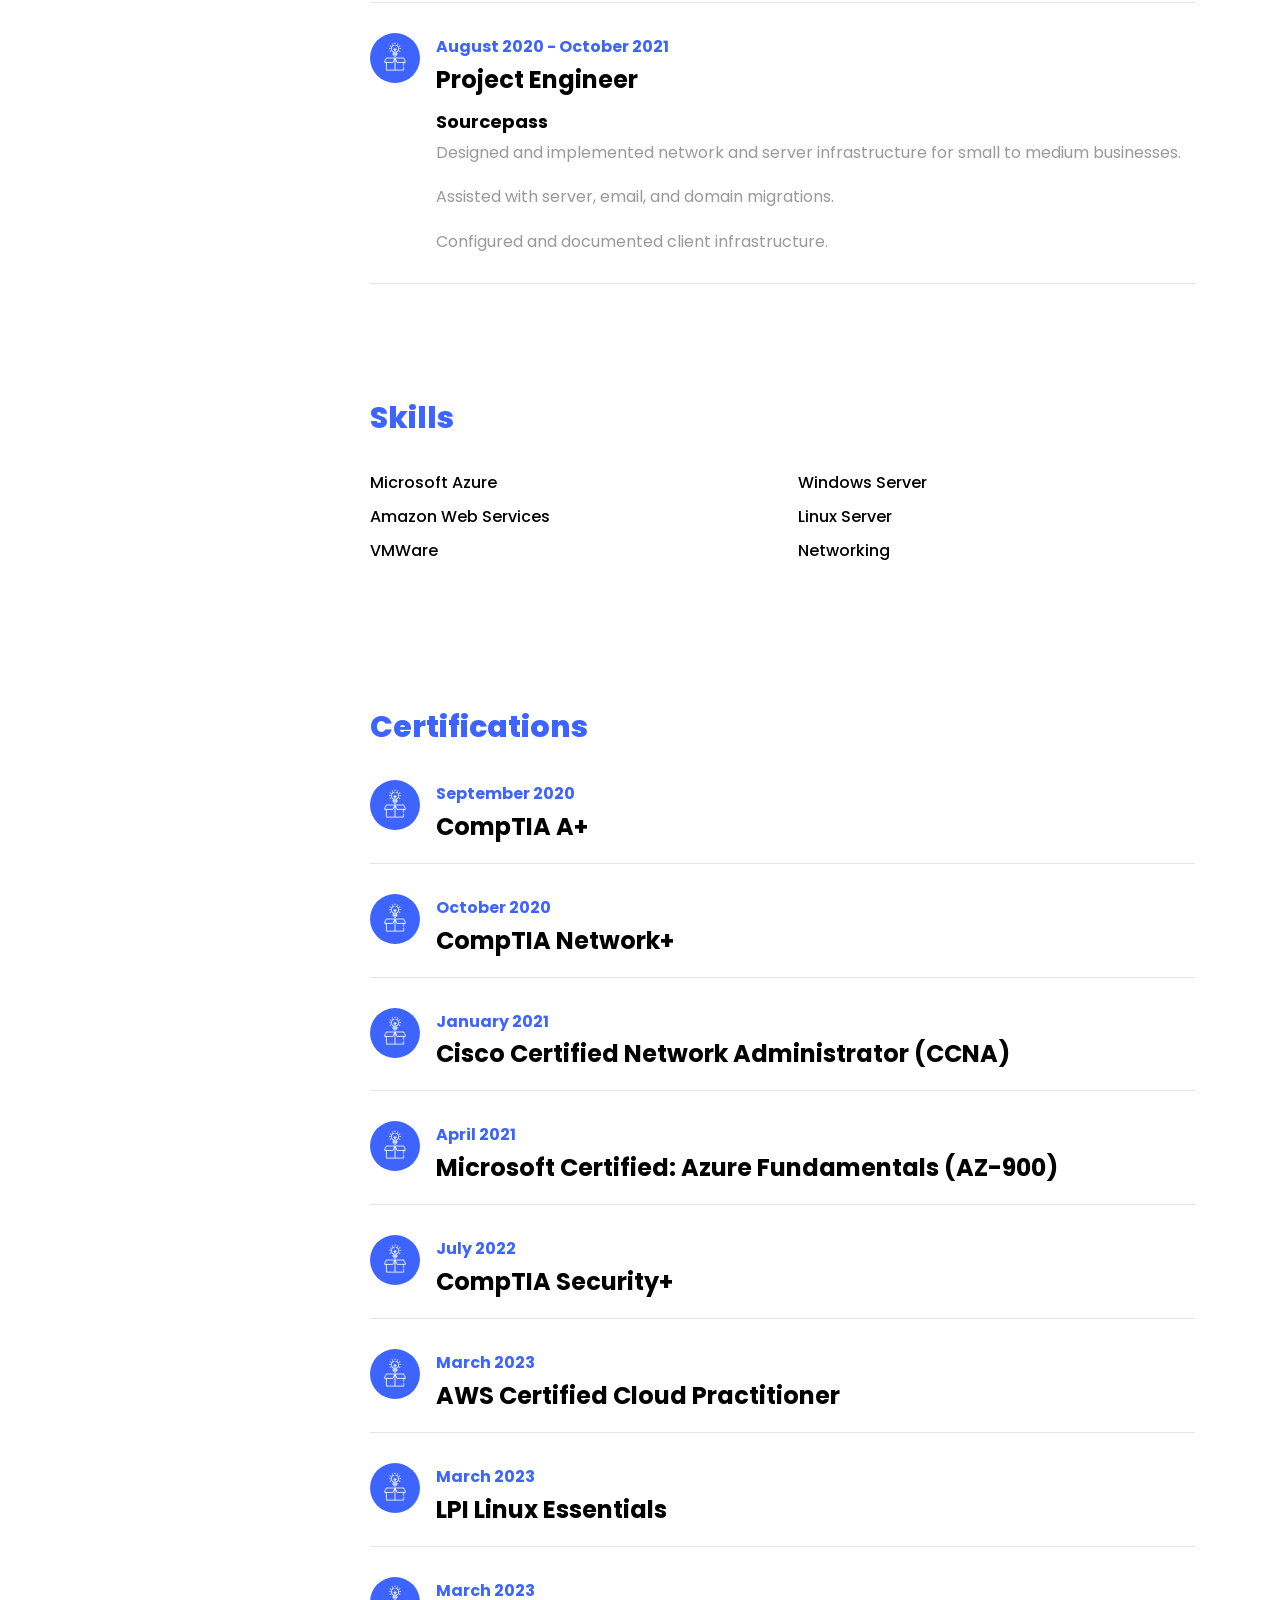
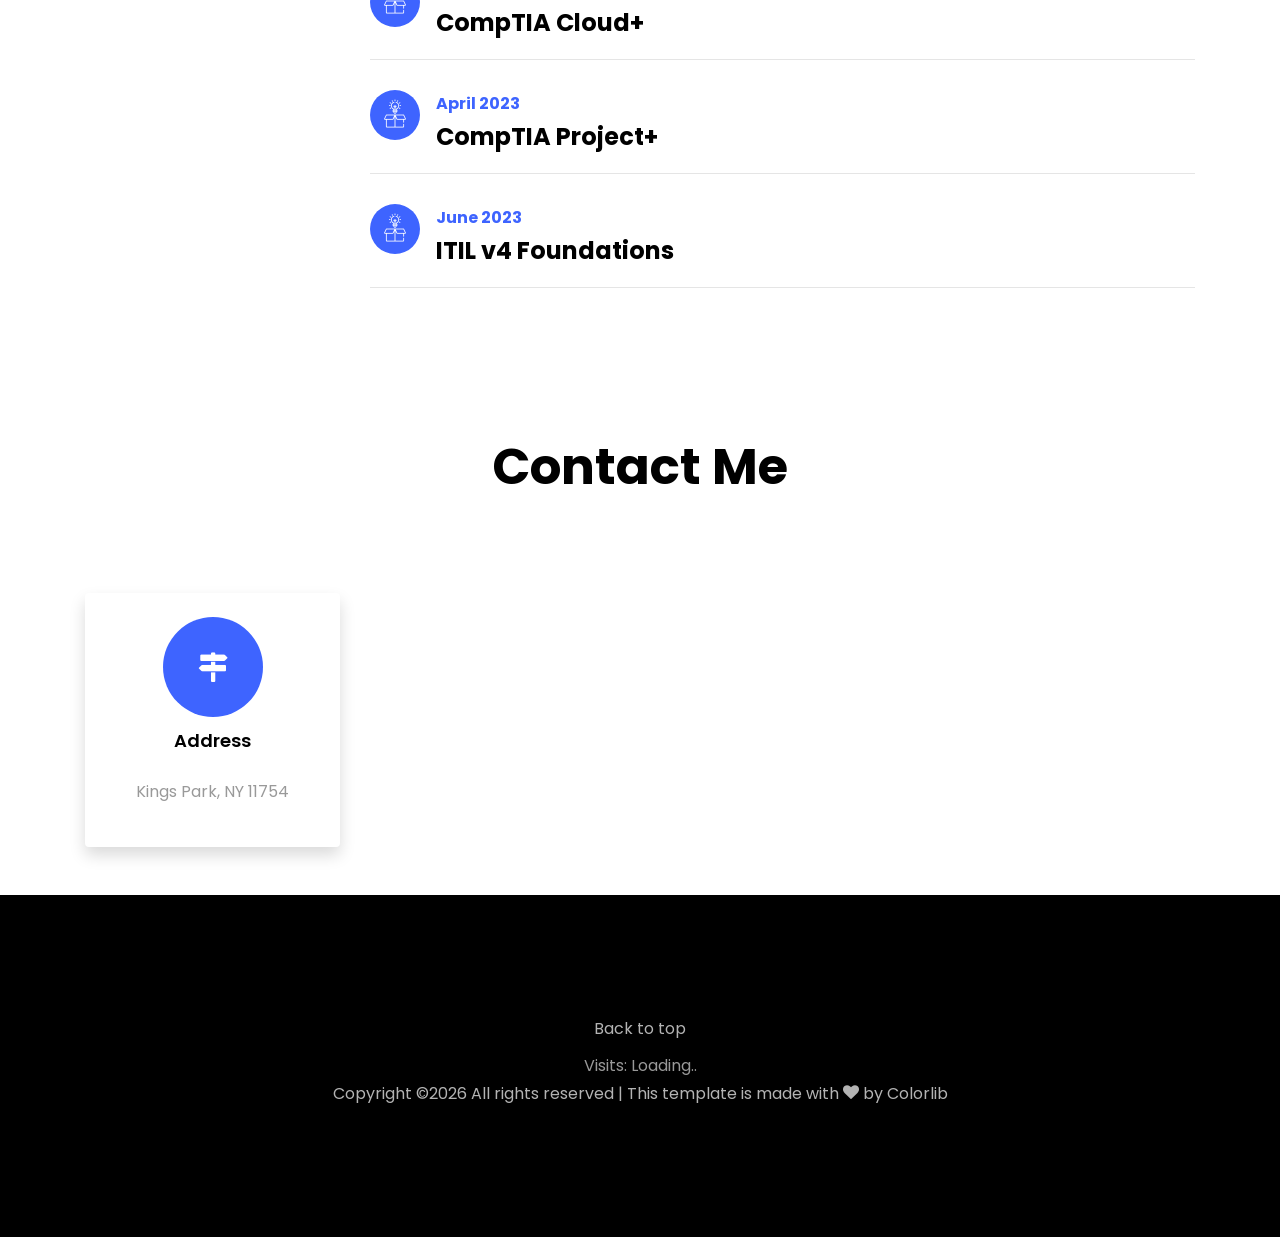
==== commit e87116a9: "Removed date from Education" ====
--- a/index.html
+++ b/index.html
@@ -151,7 +151,7 @@
 					    		<span class="flaticon-ideas"></span>
 					    	</div>
 					    	<div class="text pl-3">
-		    					<span class="date">2023</span>
+		    					<span class="date"></span>
 		    					<h2>Bachelor of Science in Cloud Computing</h2>
 		    					<span class="position">Western Governor's University</span>
 	    					</div>
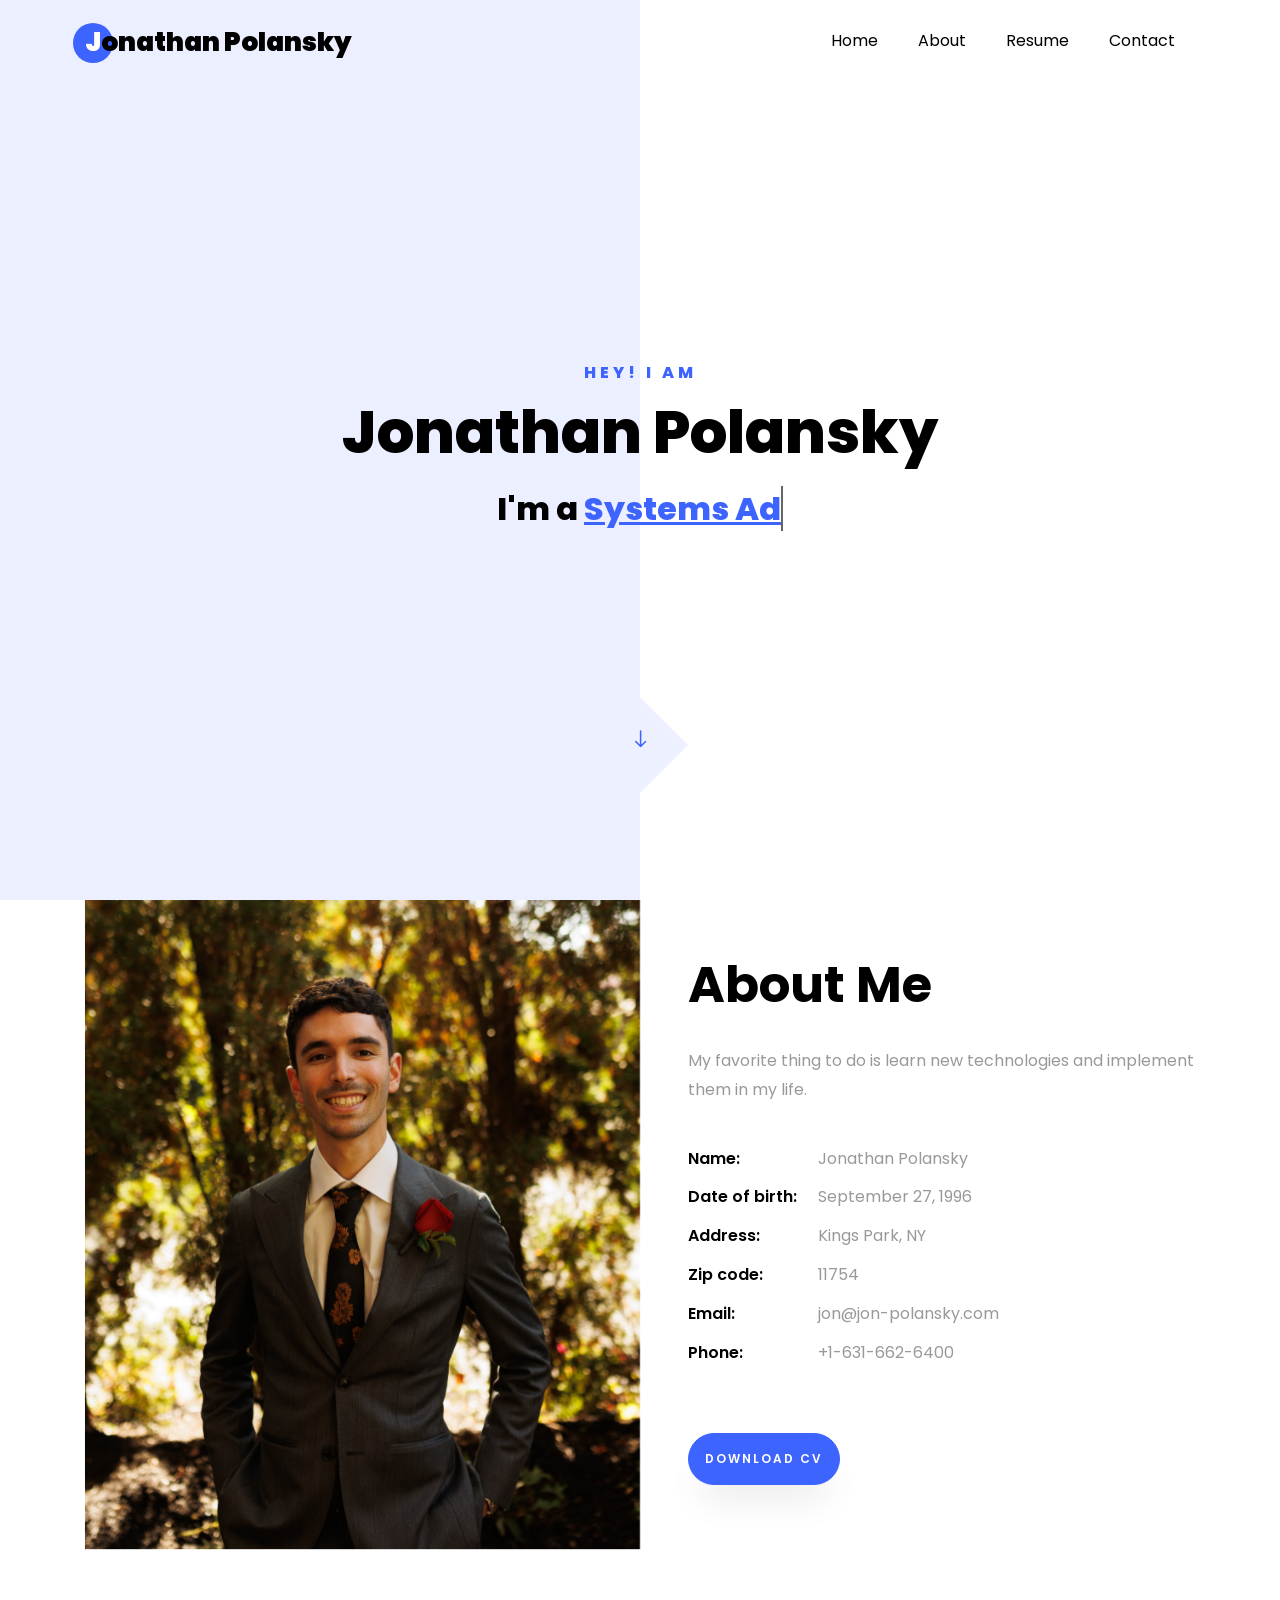
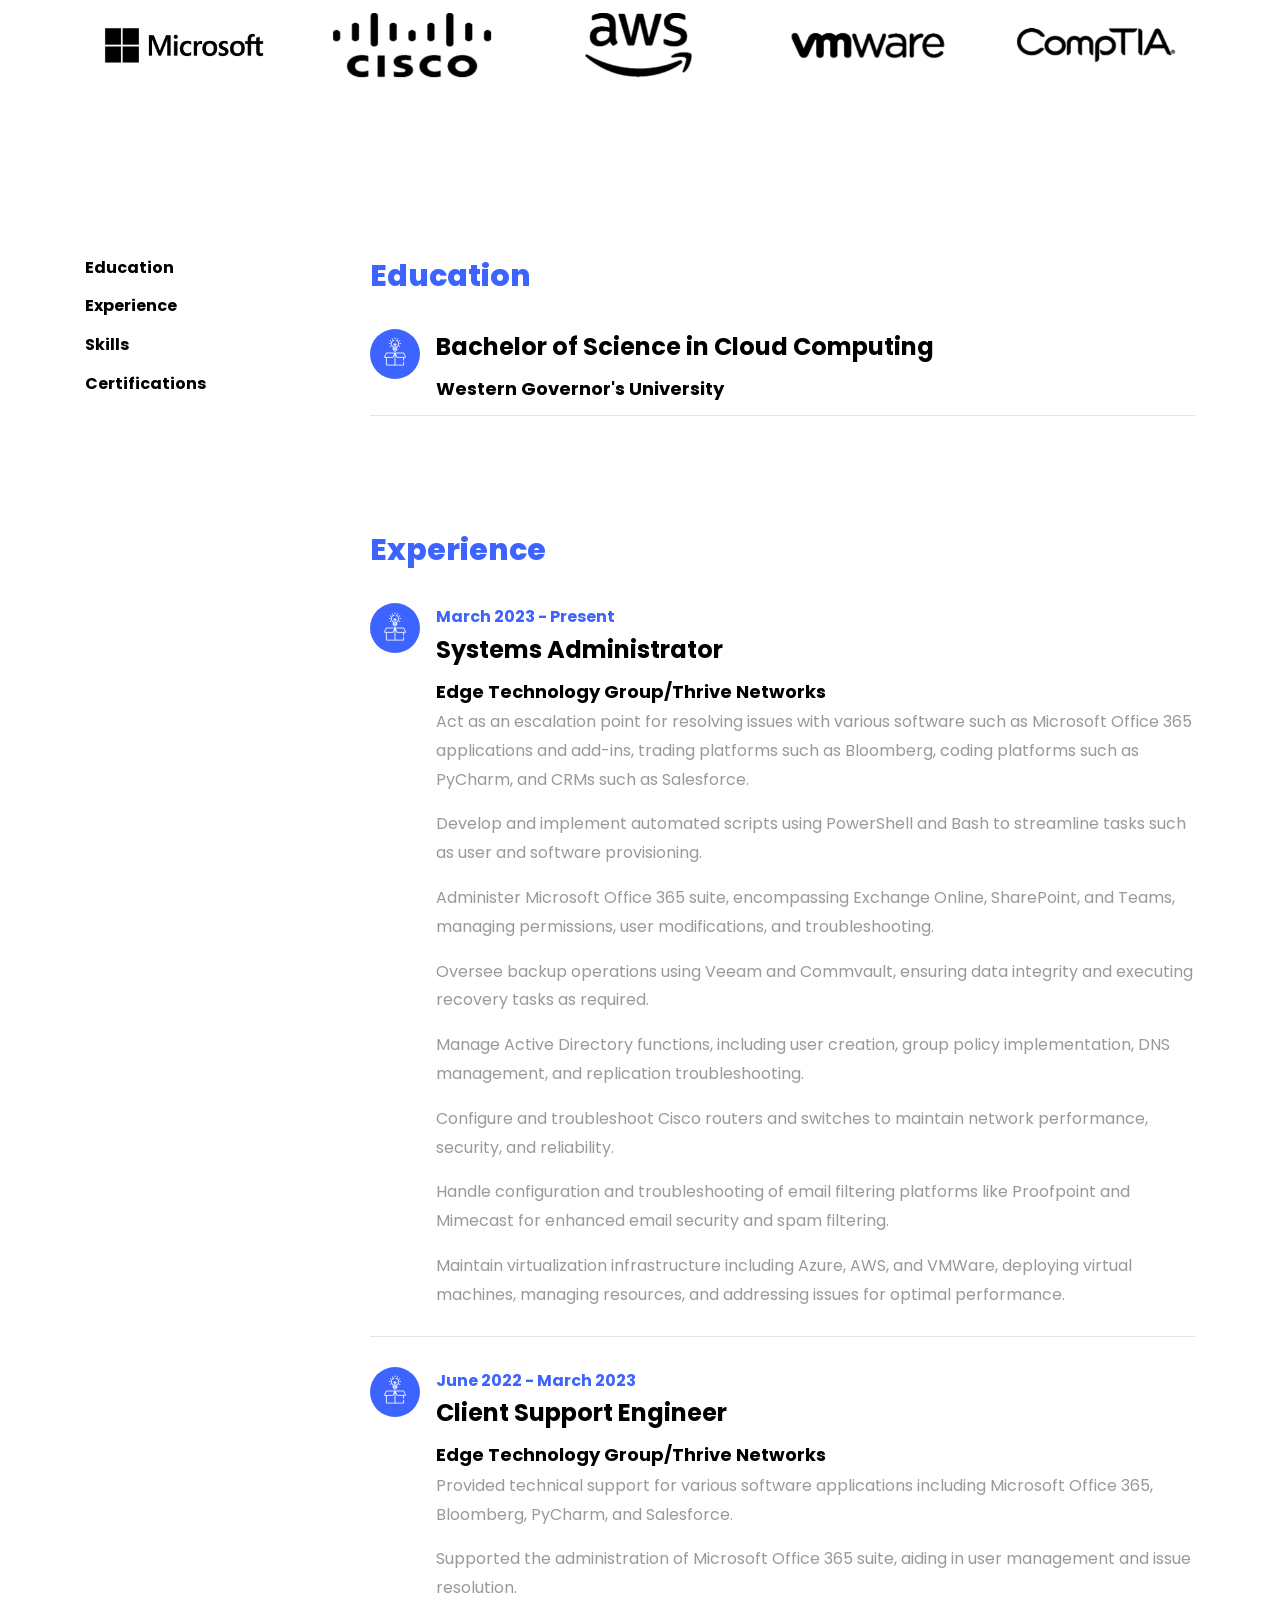
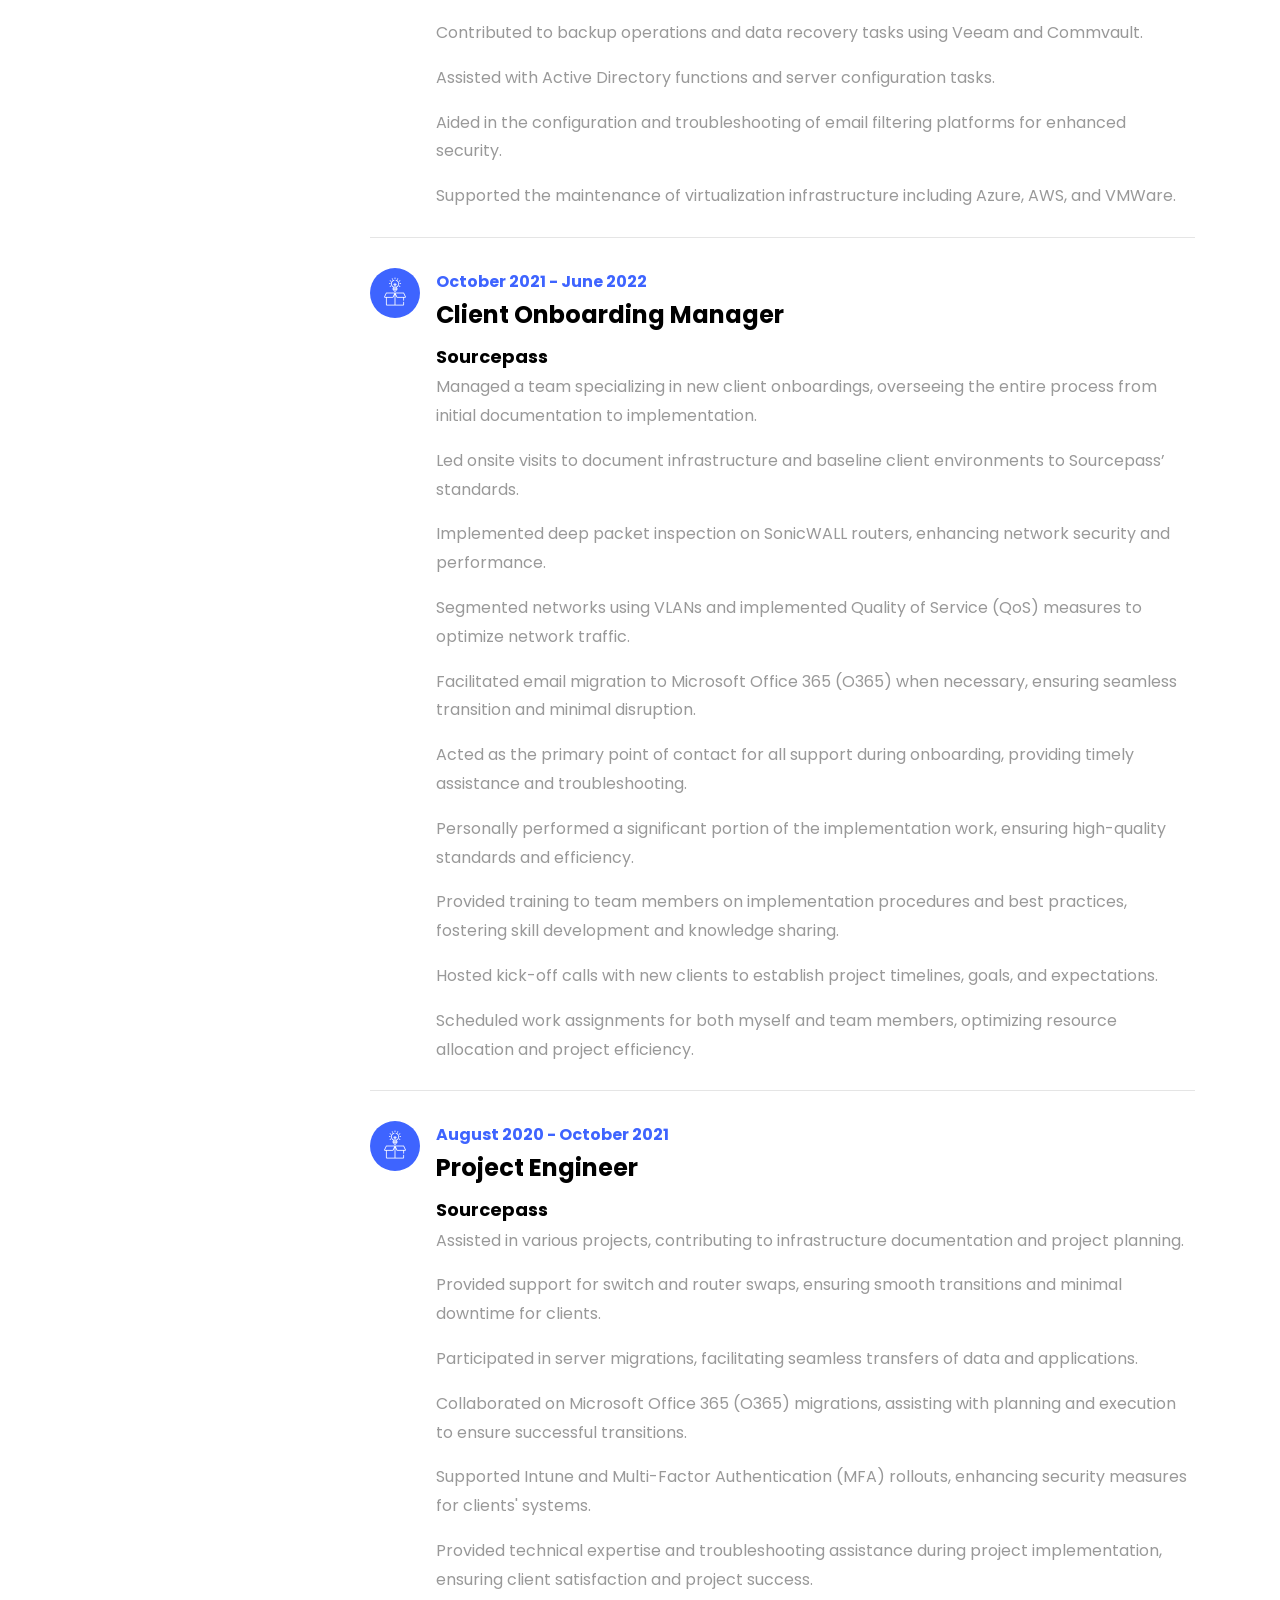
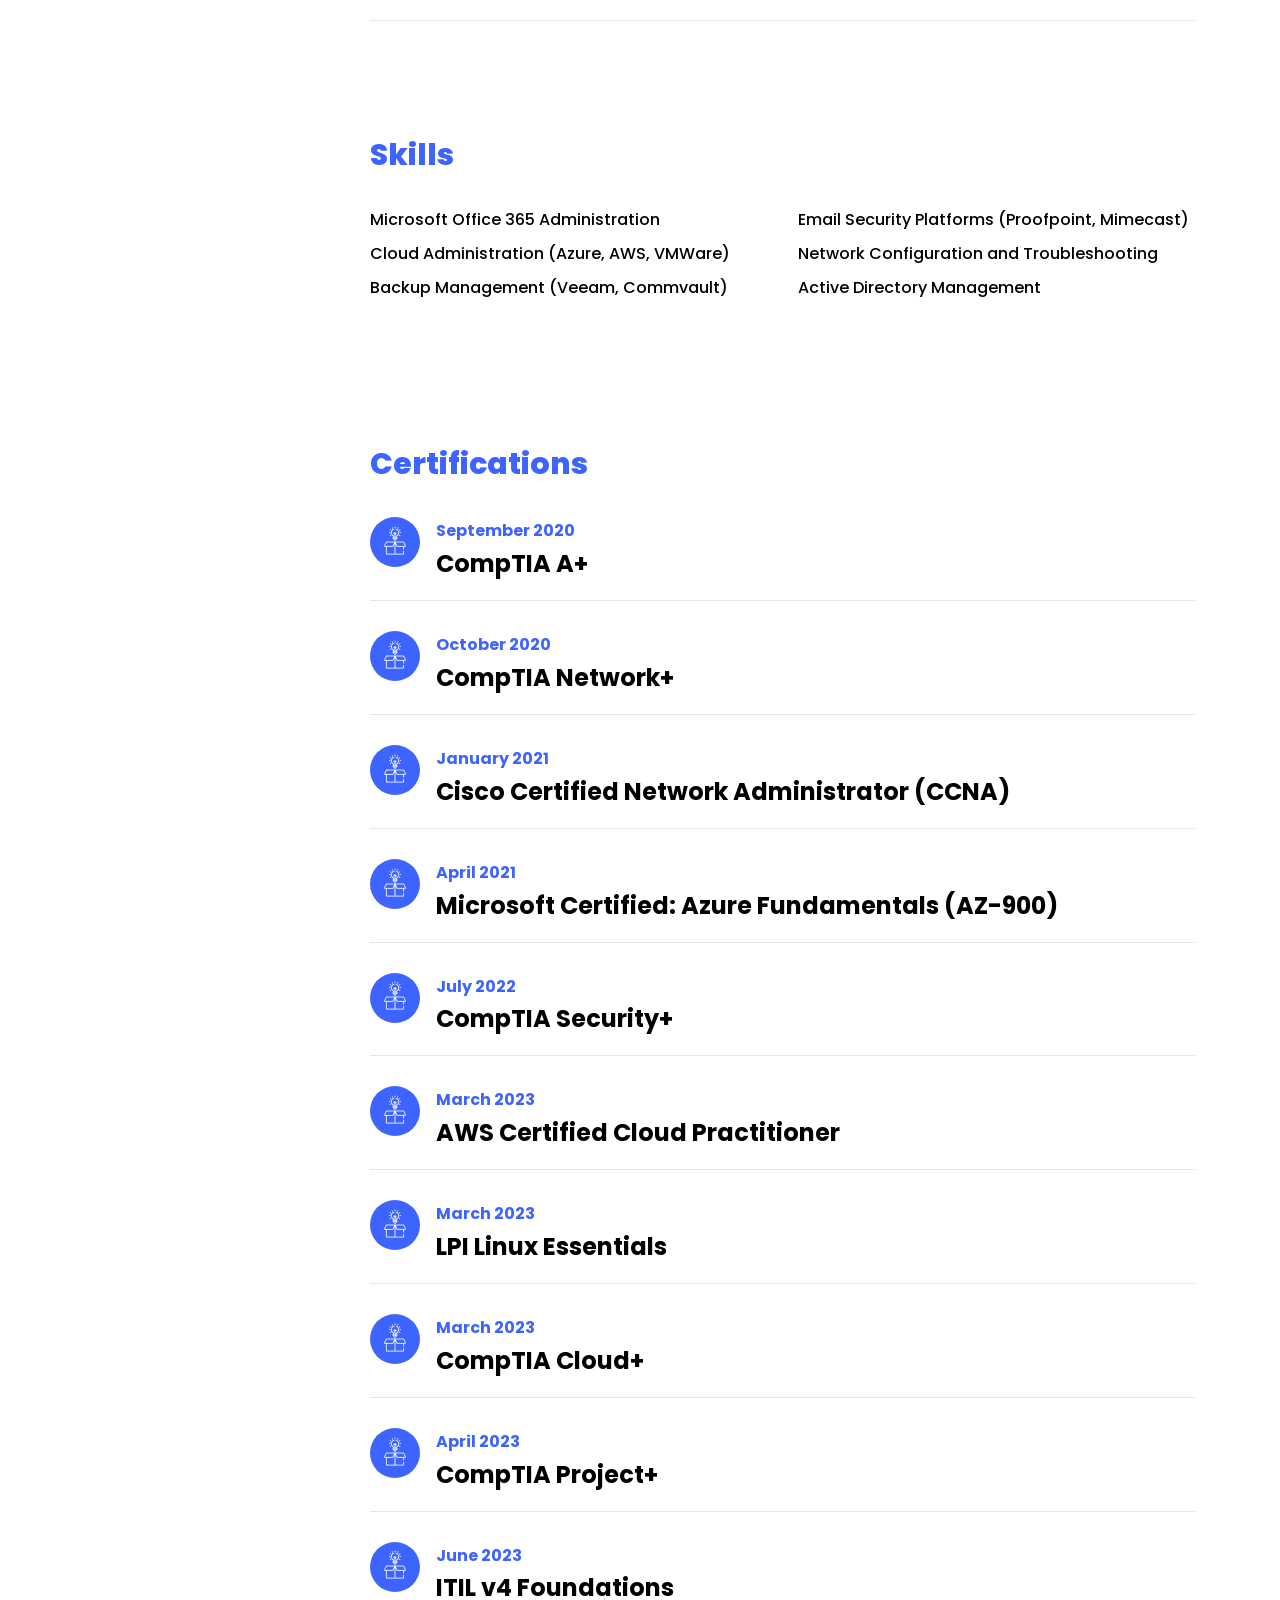
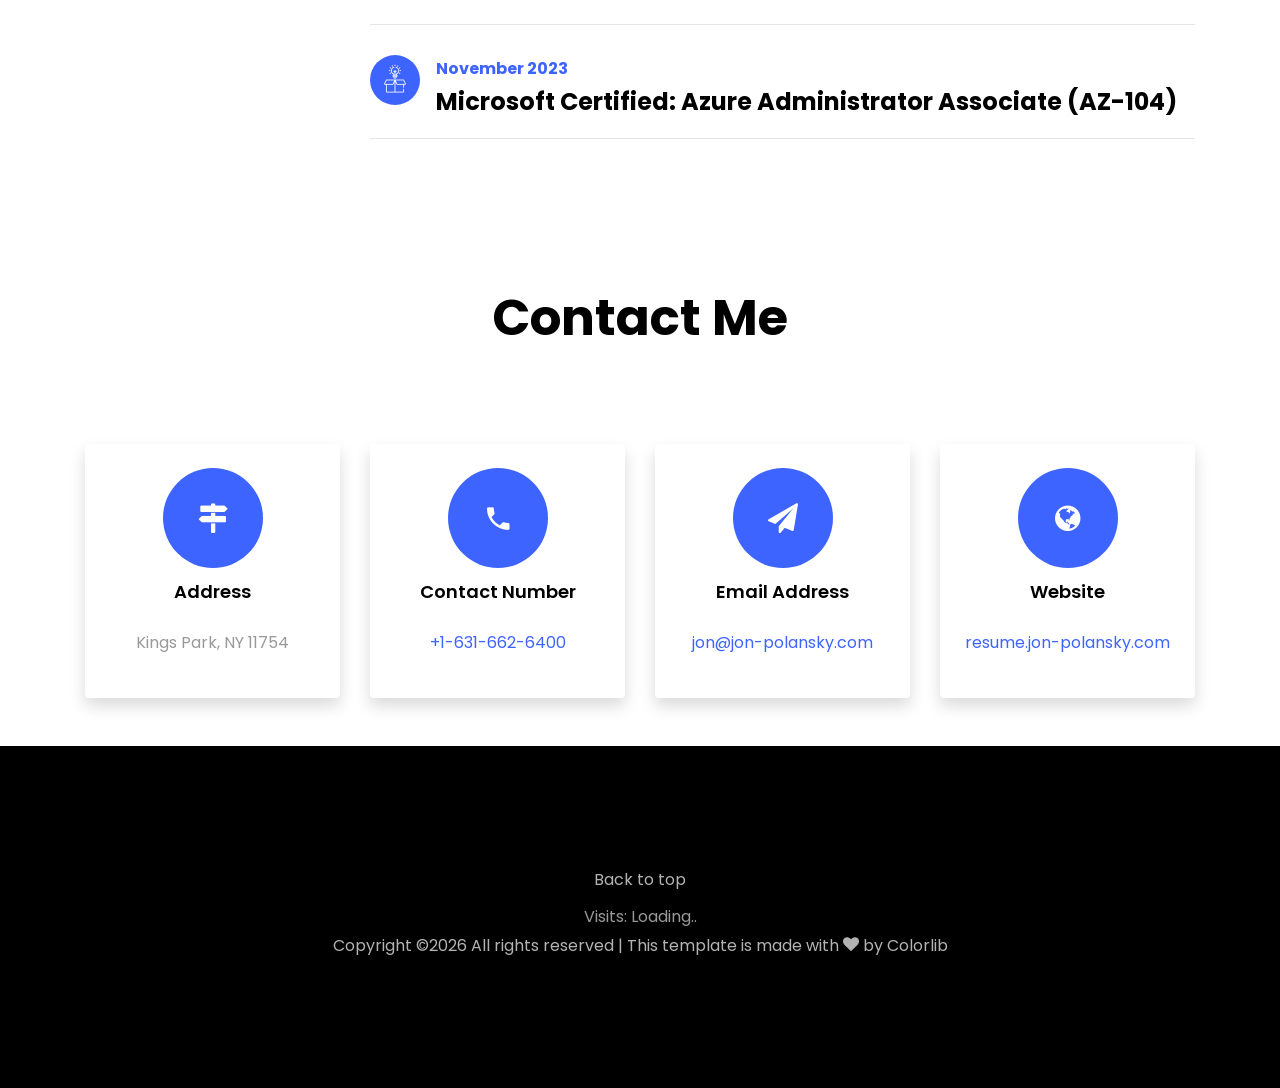
==== commit 117430ef: "Changed skills and work experience" ====
--- a/index.html
+++ b/index.html
@@ -168,10 +168,14 @@
 		    					<span class="date">March 2023 - Present</span>
 		    					<h2>Systems Administrator</h2>
 		    					<span class="position">Edge Technology Group/Thrive Networks</span>
-		    					<p>Serve as the primary escalation point for resolving diverse helpdesk issues swiftly and effectively.</p>
-								<p>Develop automated scripts using PowerShell and Bash, streamlining routine tasks such as user and software provisioning.</p>
-								<p>Manage Office 365, including Exchange Online, Sharepoint, and Teams.</p>
-								<p>Configure and troubleshoot client cloud environments, including Azure, AWS, VMWare, and Citrix.</p>
+		    					<p>Act as an escalation point for resolving issues with various software such as Microsoft Office 365 applications and add-ins, trading platforms such as Bloomberg, coding platforms such as PyCharm, and CRMs such as Salesforce.</p>
+								<p>Develop and implement automated scripts using PowerShell and Bash to streamline tasks such as user and software provisioning.</p>
+								<p>Administer Microsoft Office 365 suite, encompassing Exchange Online, SharePoint, and Teams, managing permissions, user modifications, and troubleshooting.</p>
+								<p>Oversee backup operations using Veeam and Commvault, ensuring data integrity and executing recovery tasks as required.</p>
+								<p>Manage Active Directory functions, including user creation, group policy implementation, DNS management, and replication troubleshooting.</p>
+								<p>Configure and troubleshoot Cisco routers and switches to maintain network performance, security, and reliability.</p>
+								<p>Handle configuration and troubleshooting of email filtering platforms like Proofpoint and Mimecast for enhanced email security and spam filtering.</p>
+								<p>Maintain virtualization infrastructure including Azure, AWS, and VMWare, deploying virtual machines, managing resources, and addressing issues for optimal performance.</p>
 		    				</div>
 	    				</div>
 	    				<div class="resume-wrap d-flex ftco-animate">
@@ -182,8 +186,12 @@
 		    					<span class="date">June 2022 - March 2023</span>
 		    					<h2>Client Support Engineer</h2>
 		    					<span class="position">Edge Technology Group/Thrive Networks</span>
-		    					<p>Troubleshooted client cloud environments, including Azure, AWS, VMWare, and Citrix</p>
-								<p>Investigated, diagnosed, and resolved client issues across their entire stack, including software, hardware, networking, and cloud services.</p>
+		    					<p>Provided technical support for various software applications including Microsoft Office 365, Bloomberg, PyCharm, and Salesforce.</p>
+								<p>Supported the administration of Microsoft Office 365 suite, aiding in user management and issue resolution.</p>
+								<p>Contributed to backup operations and data recovery tasks using Veeam and Commvault.</p>
+								<p>Assisted with Active Directory functions and server configuration tasks.</p>
+								<p>Aided in the configuration and troubleshooting of email filtering platforms for enhanced security.</p>
+								<p>Supported the maintenance of virtualization infrastructure including Azure, AWS, and VMWare.</p>
 		    				</div>
 	    				</div>
 	    				<div class="resume-wrap d-flex ftco-animate">
@@ -194,10 +202,16 @@
 		    					<span class="date">October 2021 - June 2022</span>
 		    					<h2>Client Onboarding Manager</h2>
 		    					<span class="position">Sourcepass</span>
-		    					<p>Scoped, planned, and executed all new client onboardings.</p>
-								<p>Completed any project work sold as part of onboarding, including email migrations, cloud deployments, network refreshes, firewall installations, and security hardening.</p>
-								<p>Trained Project Engineers on implementation and documentation according to Sourcepass standards.</p>
-								<p>Collaborated with stakeholders to ensure a smooth transition to Sourcepass’ MSP services.</p>
+		    					<p>Managed a team specializing in new client onboardings, overseeing the entire process from initial documentation to implementation.</p>
+								<p>Led onsite visits to document infrastructure and baseline client environments to Sourcepass’ standards.</p>
+								<p>Implemented deep packet inspection on SonicWALL routers, enhancing network security and performance.</p>
+								<p>Segmented networks using VLANs and implemented Quality of Service (QoS) measures to optimize network traffic.</p>
+								<p>Facilitated email migration to Microsoft Office 365 (O365) when necessary, ensuring seamless transition and minimal disruption.</p>
+								<p>Acted as the primary point of contact for all support during onboarding, providing timely assistance and troubleshooting.</p>
+								<p>Personally performed a significant portion of the implementation work, ensuring high-quality standards and efficiency.</p>
+								<p>Provided training to team members on implementation procedures and best practices, fostering skill development and knowledge sharing.</p>
+								<p>Hosted kick-off calls with new clients to establish project timelines, goals, and expectations.</p>
+								<p>Scheduled work assignments for both myself and team members, optimizing resource allocation and project efficiency.</p>
 		    				</div>
 	    				</div>
 	    				<div class="resume-wrap d-flex ftco-animate">
@@ -208,9 +222,12 @@
 		    					<span class="date">August 2020 - October 2021</span>
 		    					<h2>Project Engineer</h2>
 		    					<span class="position">Sourcepass</span>
-		    					<p>Designed and implemented network and server infrastructure for small to medium businesses.</p>
-								<p>Assisted with server, email, and domain migrations.</p>
-								<p>Configured and documented client infrastructure.</p>
+		    					<p>Assisted in various projects, contributing to infrastructure documentation and project planning.</p>
+								<p>Provided support for switch and router swaps, ensuring smooth transitions and minimal downtime for clients.</p>
+								<p>Participated in server migrations, facilitating seamless transfers of data and applications.</p>
+								<p>Collaborated on Microsoft Office 365 (O365) migrations, assisting with planning and execution to ensure successful transitions.</p>
+								<p>Supported Intune and Multi-Factor Authentication (MFA) rollouts, enhancing security measures for clients' systems.</p>
+								<p>Provided technical expertise and troubleshooting assistance during project implementation, ensuring client satisfaction and project success.</p>
 		    				</div>
 	    				</div>
 					  </div>
@@ -220,16 +237,16 @@
 						<div class="row">
 					  		<div class="col-md-6 animate-box">
 									<div class="progress-wrap ftco-animate">
-										<h3>Microsoft Azure</h3>
-										<h3>Amazon Web Services</h3>
-										<h3>VMWare</h3>
+										<h3>Microsoft Office 365 Administration</h3>
+										<h3>Cloud Administration (Azure, AWS, VMWare)</h3>
+										<h3>Backup Management (Veeam, Commvault)</h3>
 									</div>
 								</div>
 								<div class="col-md-6 animate-box">
 									<div class="progress-wrap ftco-animate">
-										<h3>Windows Server</h3>
-										<h3>Linux Server</h3>
-										<h3>Networking</h3>
+										<h3>Email Security Platforms (Proofpoint, Mimecast)</h3>
+										<h3>Network Configuration and Troubleshooting</h3>
+										<h3>Active Directory Management</h3>
 									</div>
 								</div>
 					  	</div>
@@ -324,6 +341,15 @@
 					    	<div class="text pl-3">
 		    					<span class="date">June 2023</span>
 		    					<h2>ITIL v4 Foundations</h2>
+	    					</div>
+	    				</div>
+						<div class="resume-wrap d-flex ftco-animate">
+					    	<div class="icon d-flex align-items-center justify-content-center">
+					    		<span class="flaticon-ideas"></span>
+					    	</div>
+					    	<div class="text pl-3">
+		    					<span class="date">November 2023</span>
+		    					<h2>Microsoft Certified: Azure Administrator Associate (AZ-104)</h2>
 	    					</div>
 	    				</div>
 					  </div>
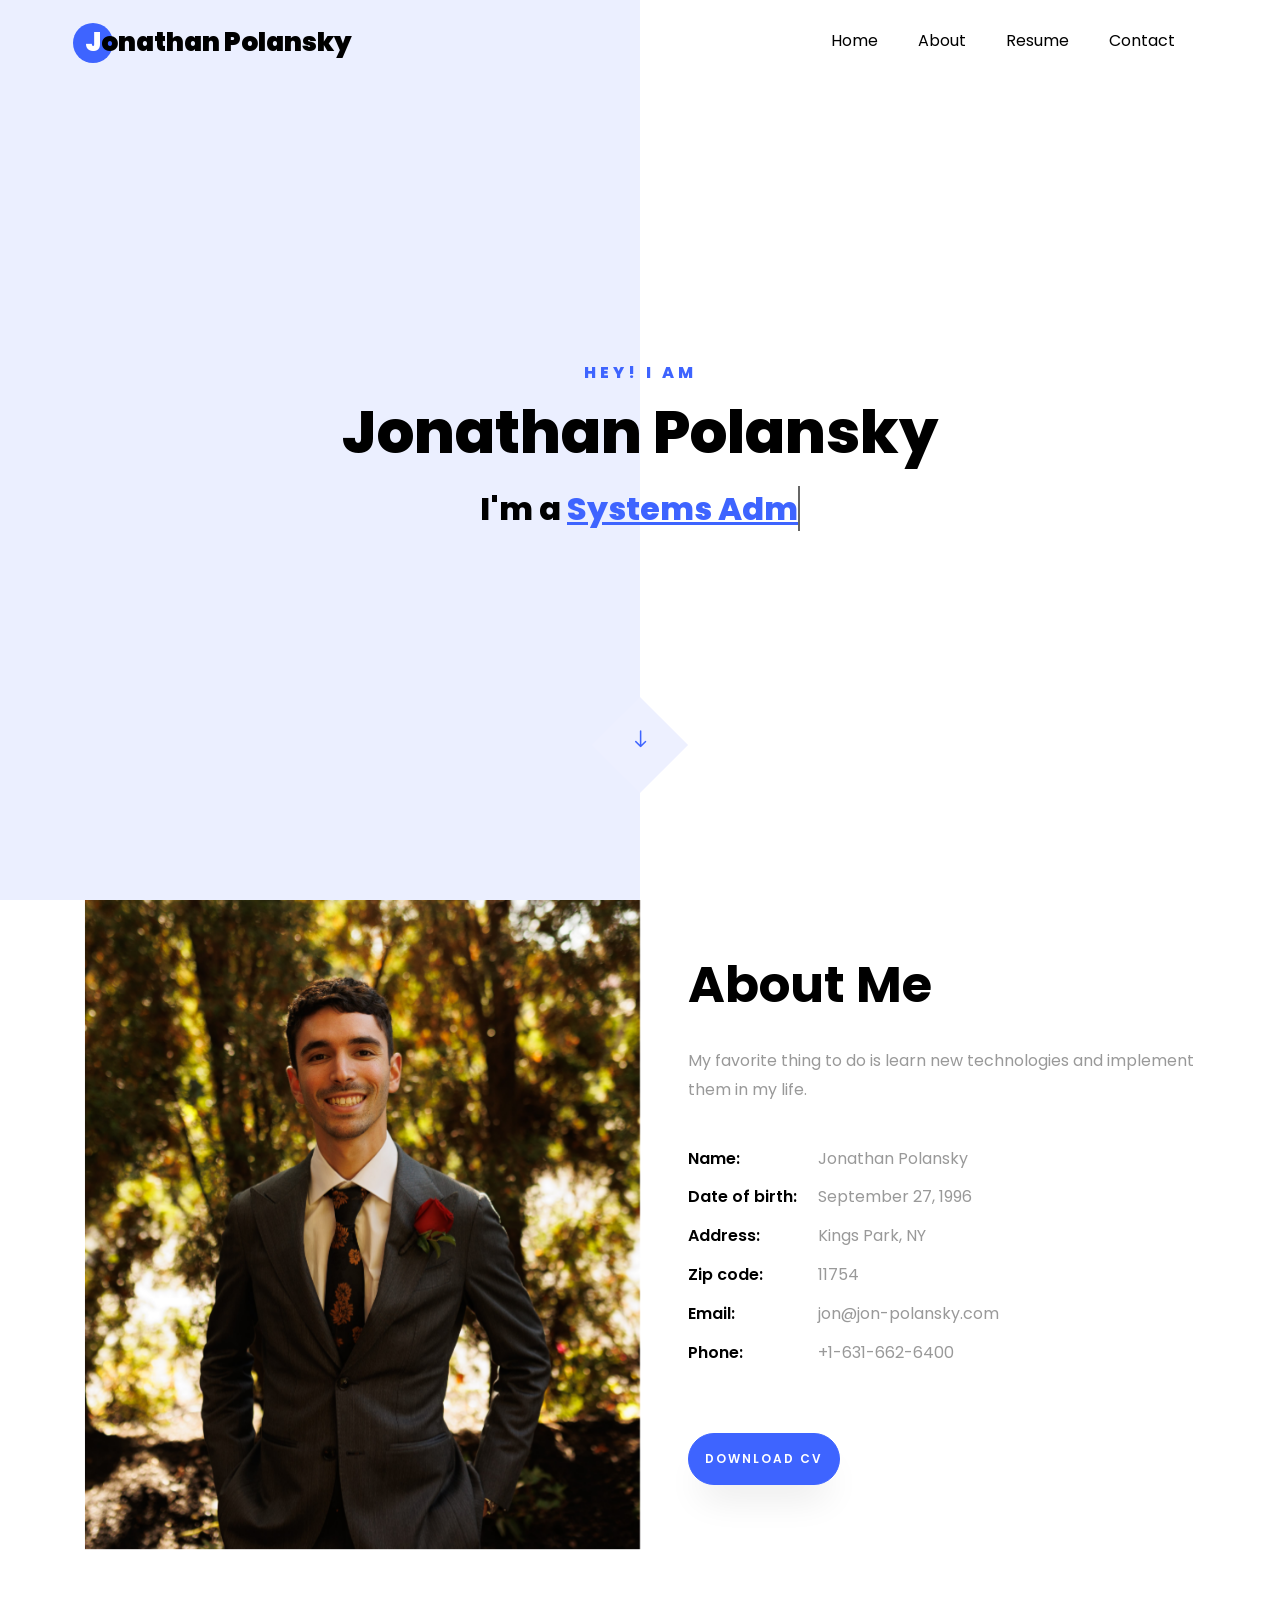
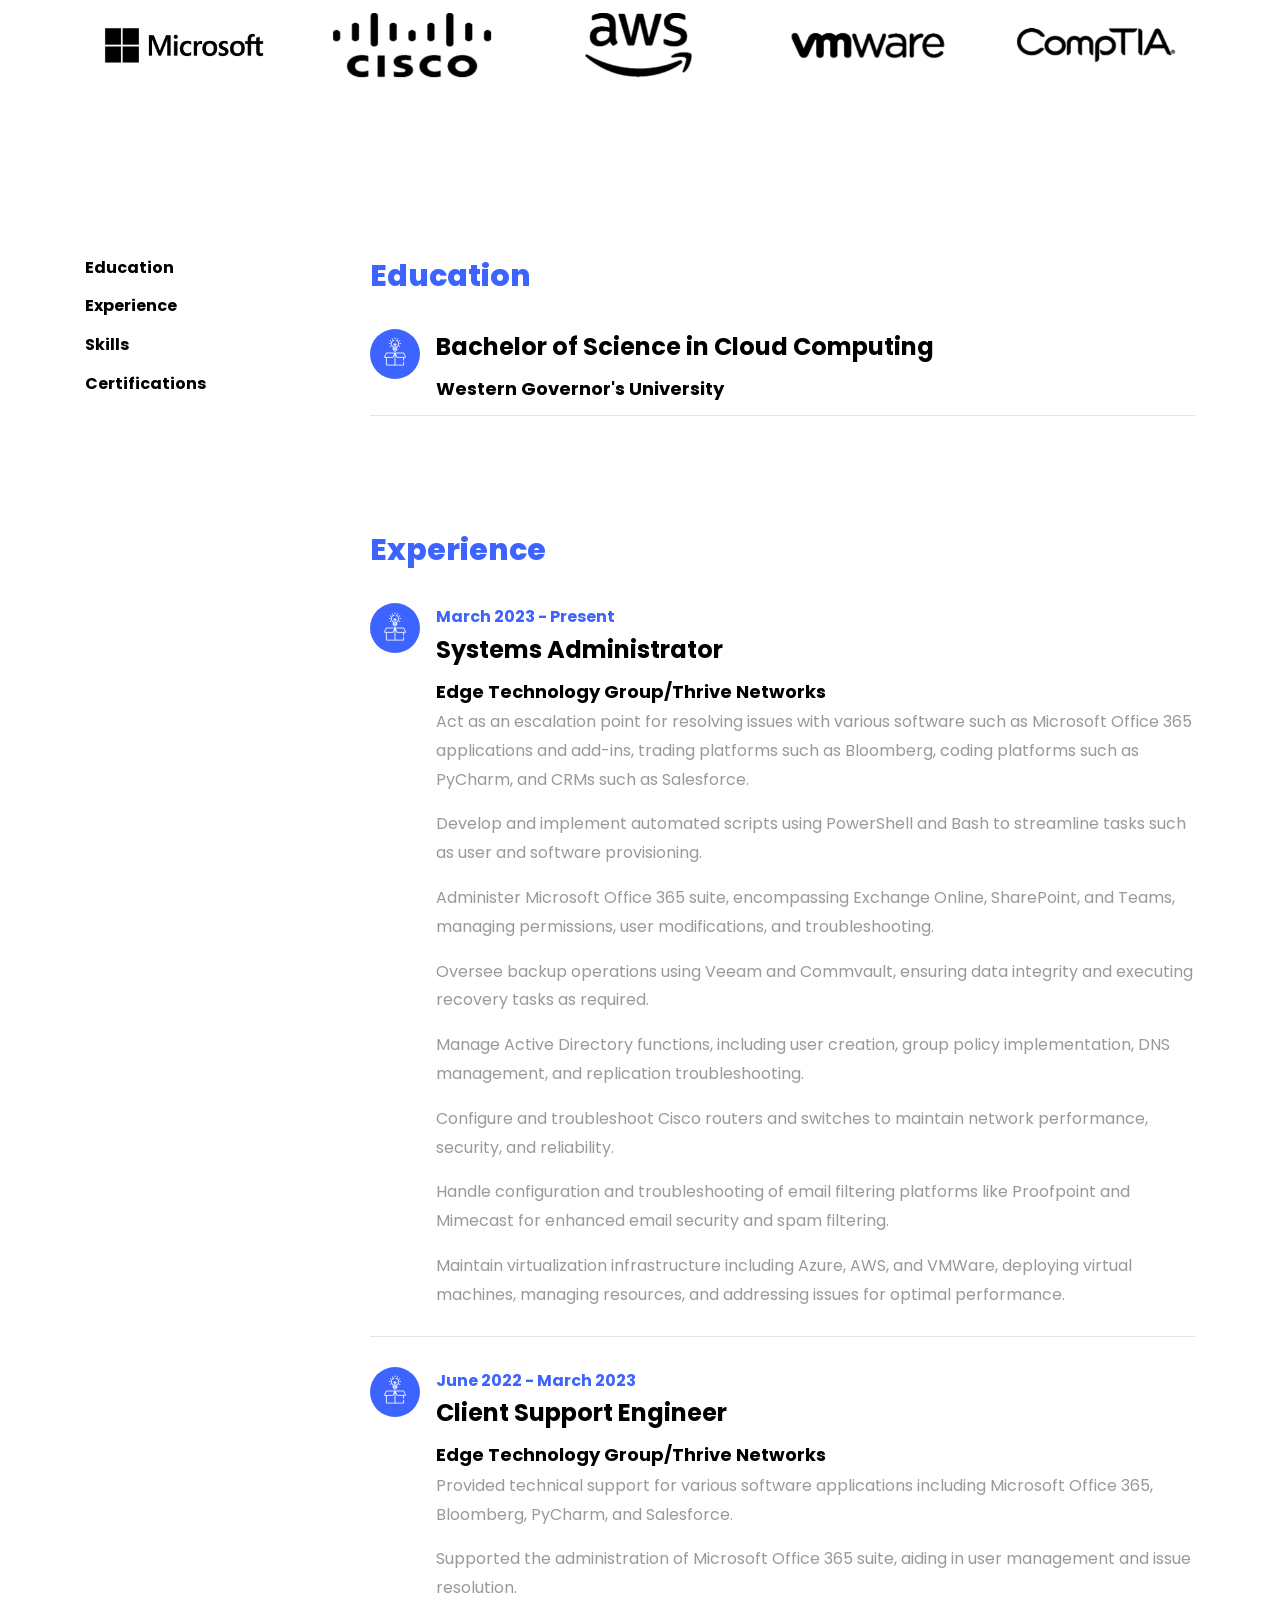
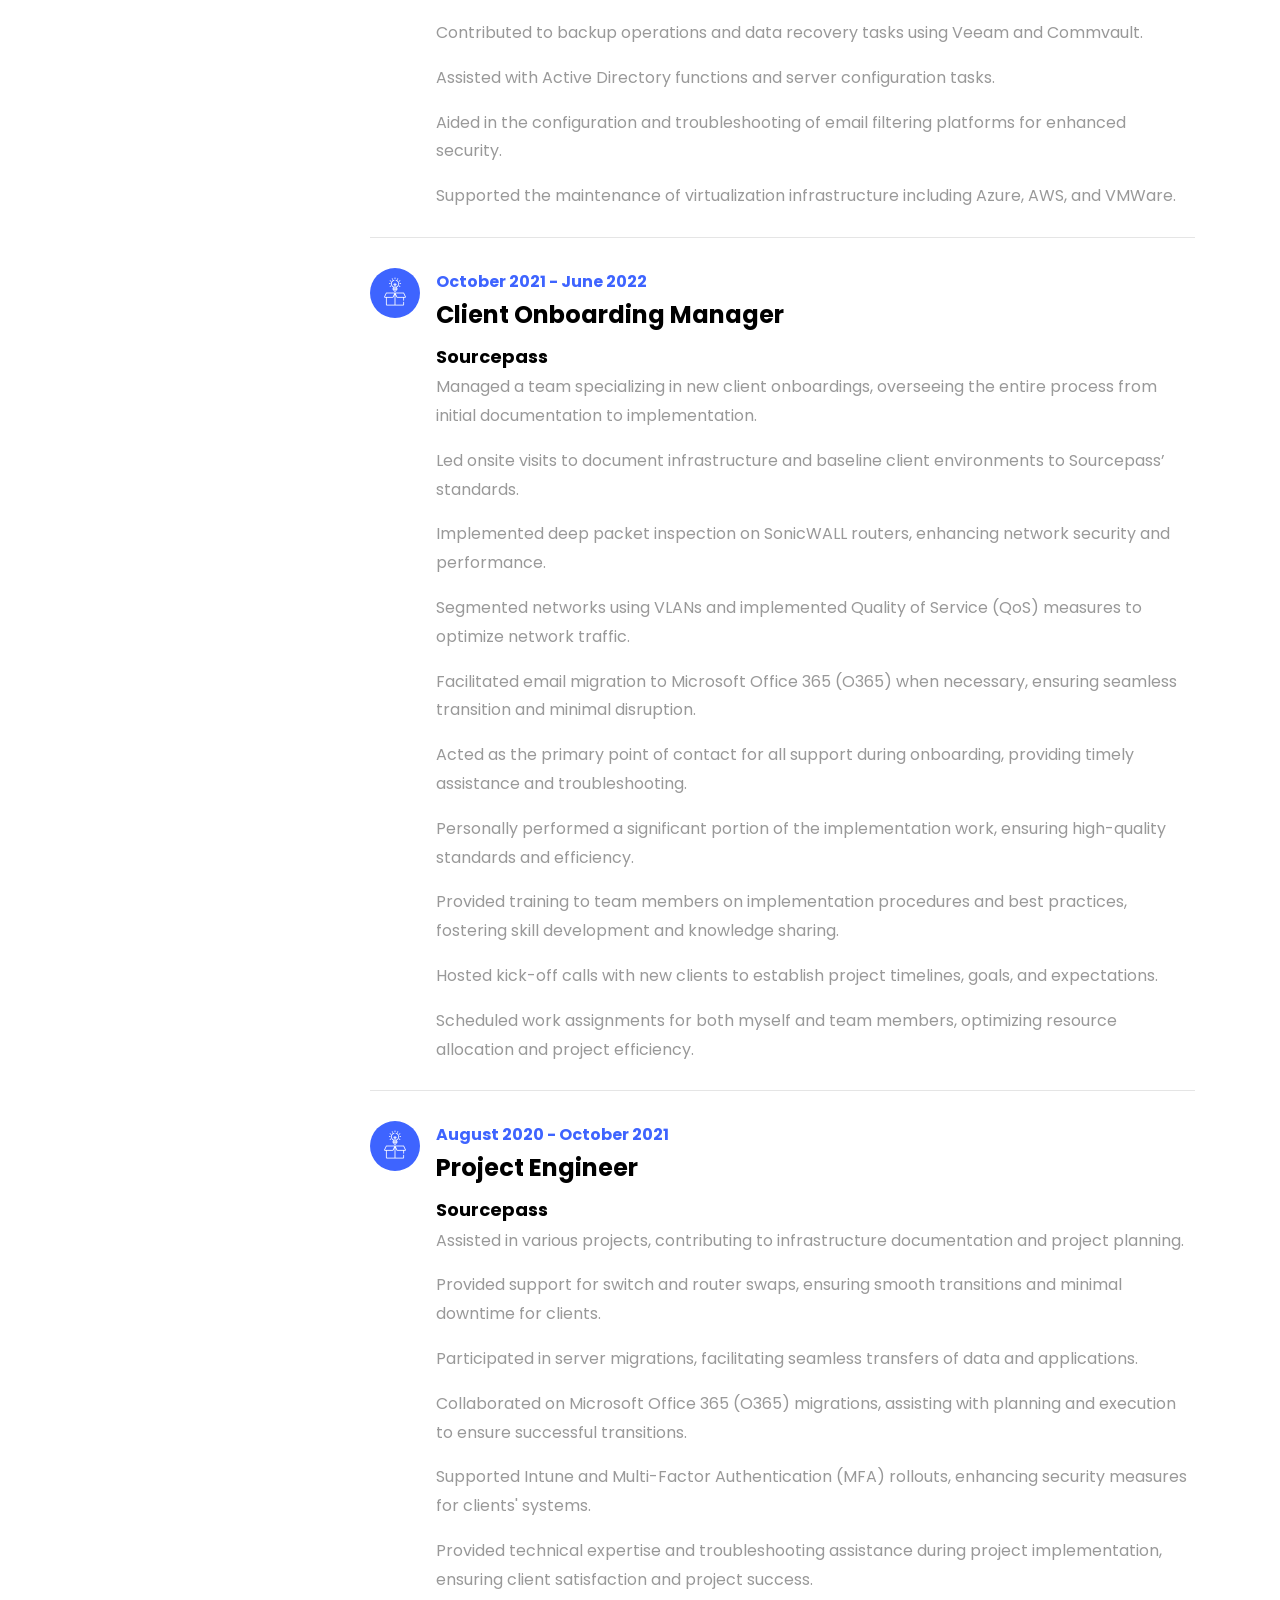
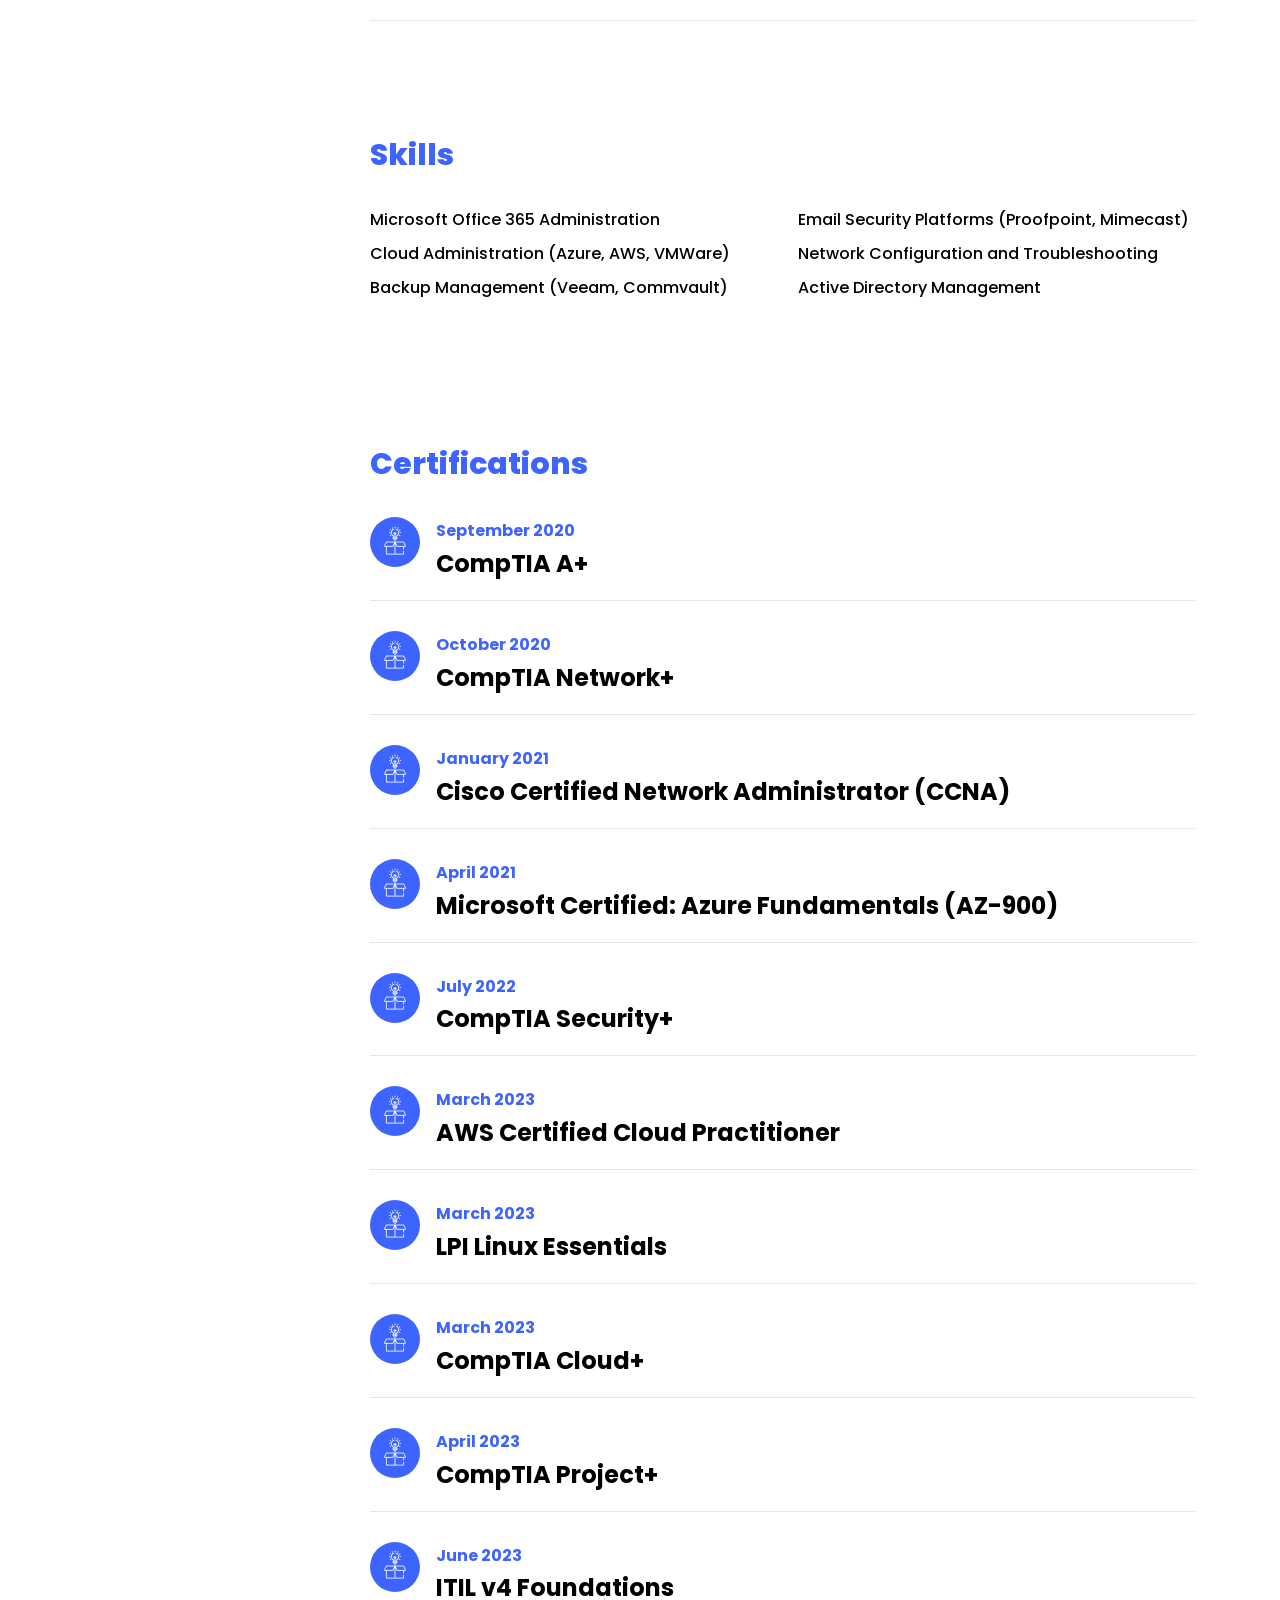
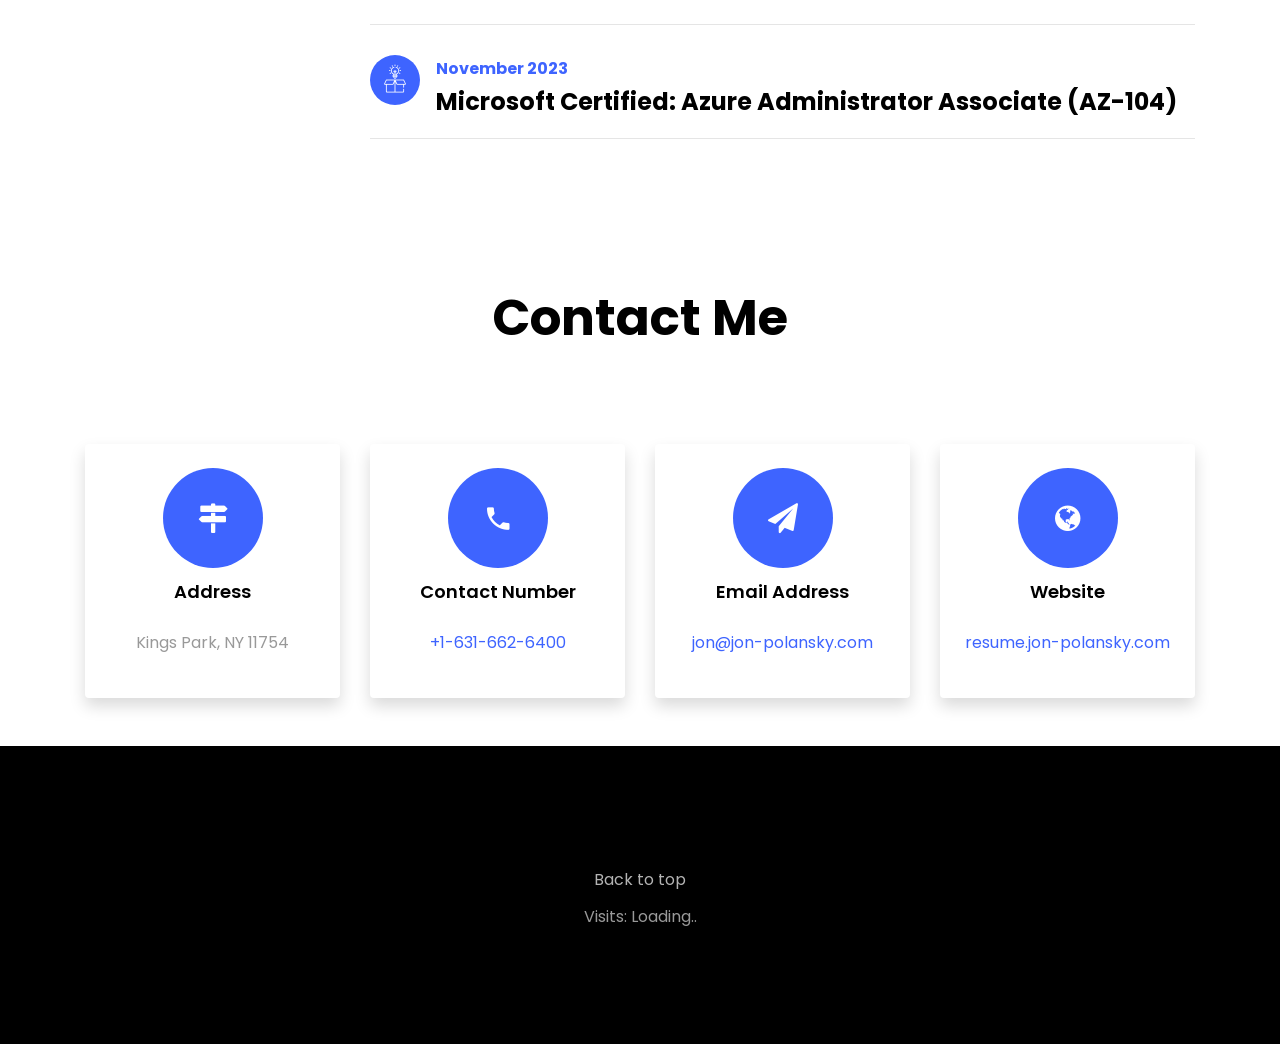
==== commit 58a8fcfc: "Modified index" ====
--- a/index.html
+++ b/index.html
@@ -423,9 +423,6 @@
 			         <a href="index.html" class="nav-link"><span>Back to top</span></a>
         	      <span> Visits: </span>
         	       <span id="counter">Loading..</span>
-                 <p><!-- Link back to Colorlib can't be removed. Template is licensed under CC BY 3.0. -->
-  Copyright &copy;<script>document.write(new Date().getFullYear());</script> All rights reserved | This template is made with <i class="icon-heart color-danger" aria-hidden="true"></i> by <a href="https://colorlib.com" target="_blank">Colorlib</a>
-  <!-- Link back to Colorlib can't be removed. Template is licensed under CC BY 3.0. --></p>
           </div>
         </div>
       </div>
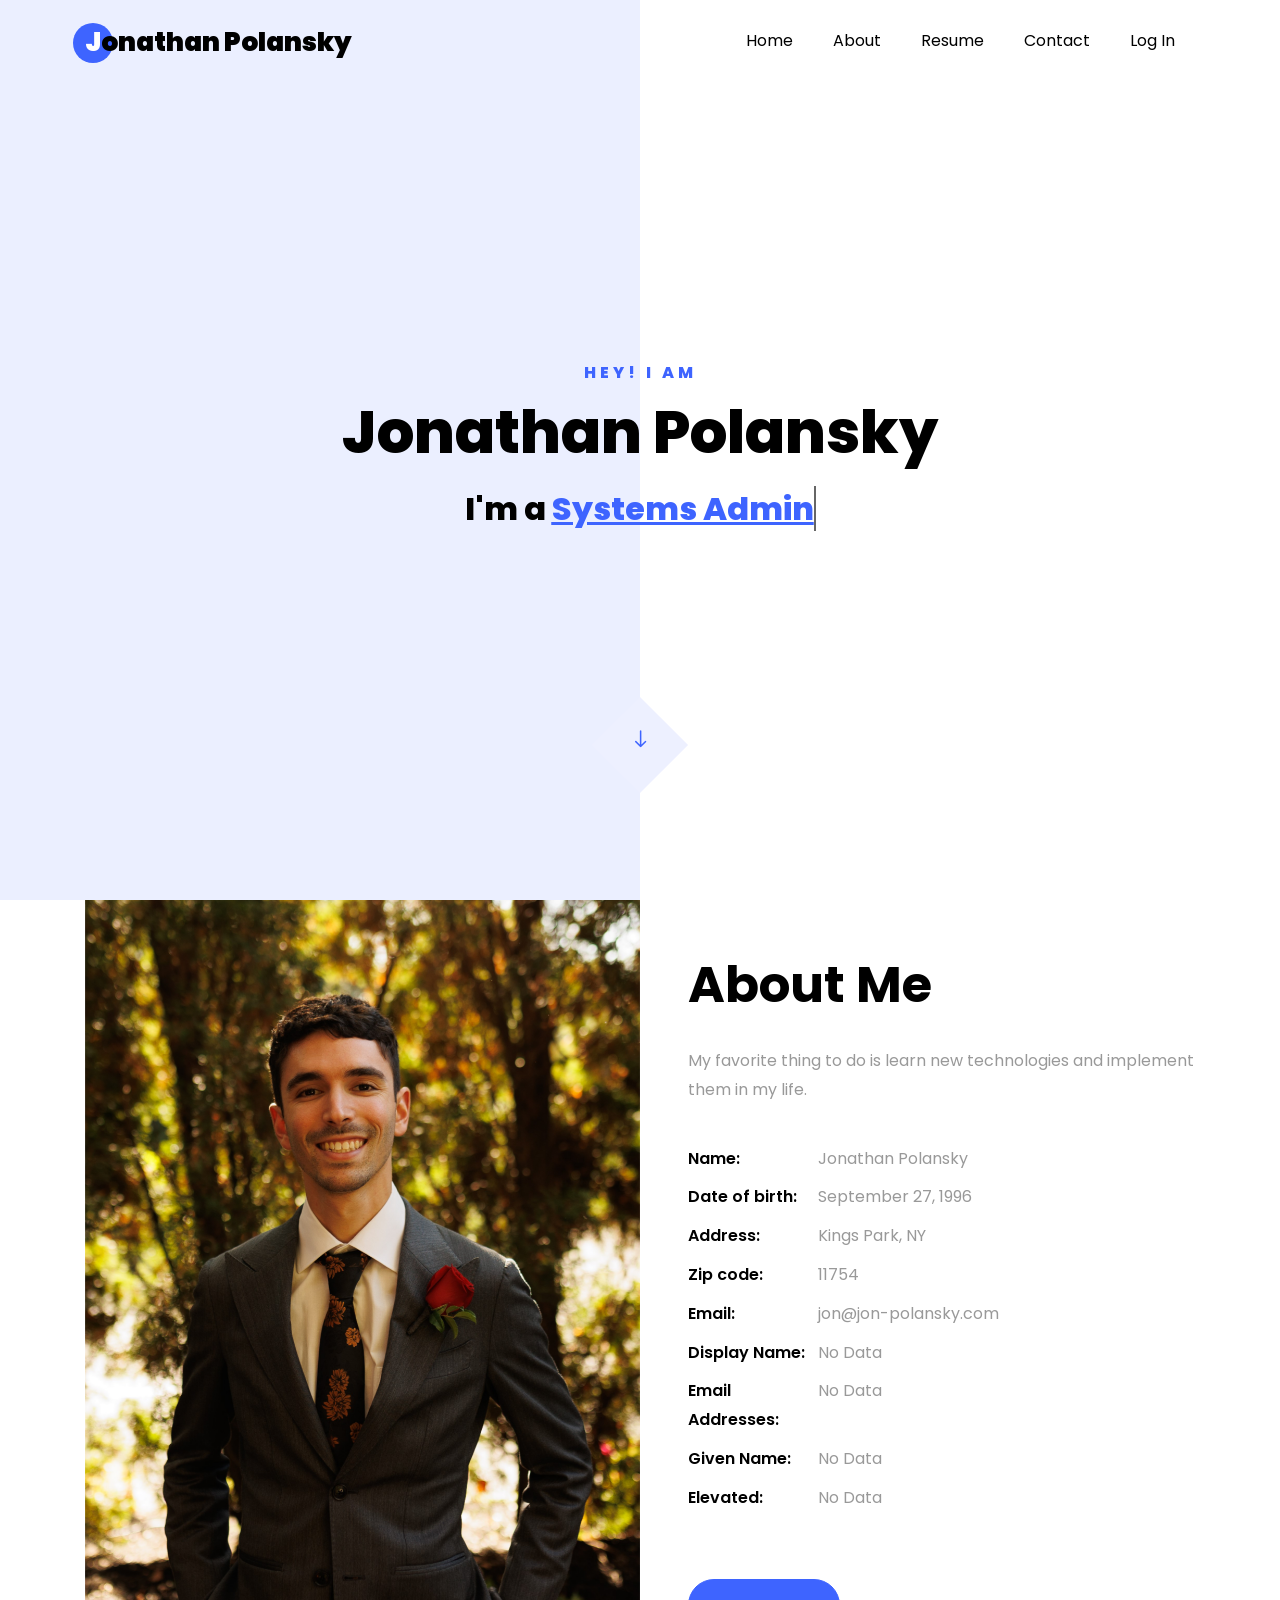
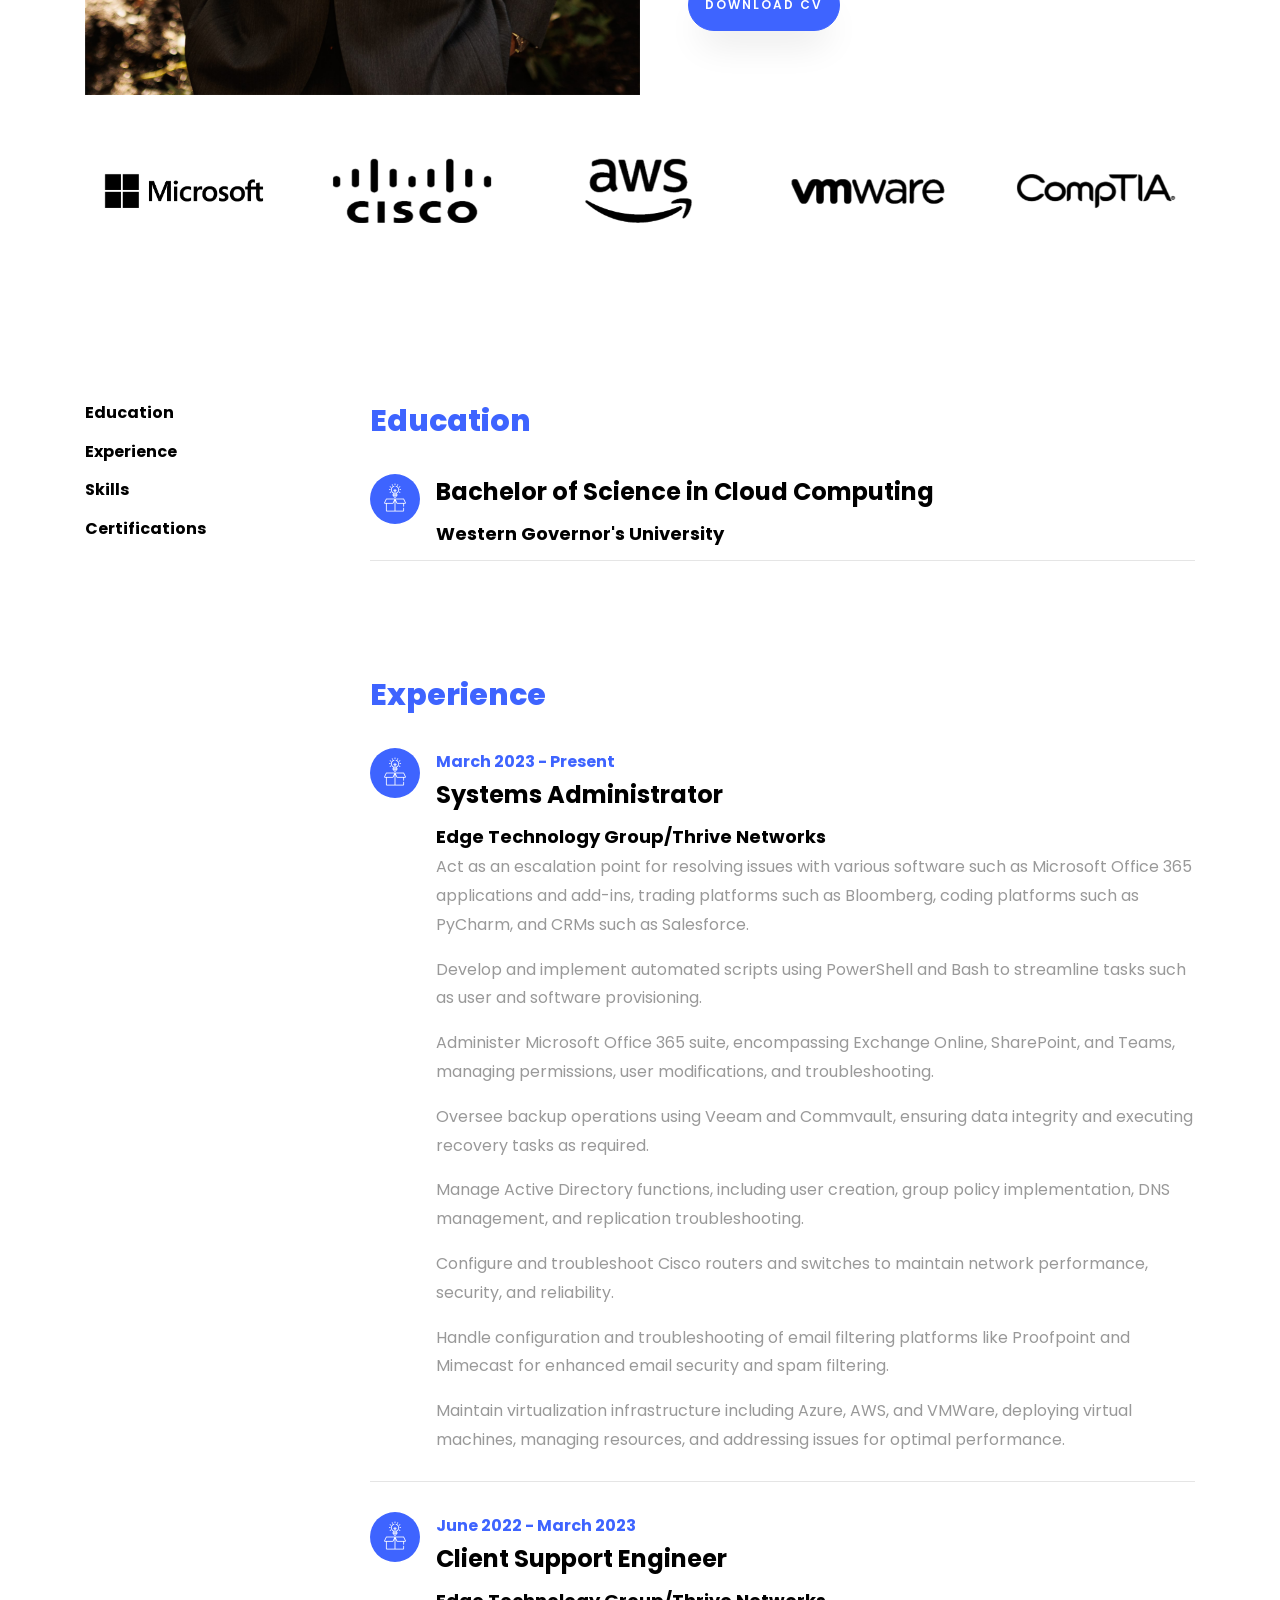
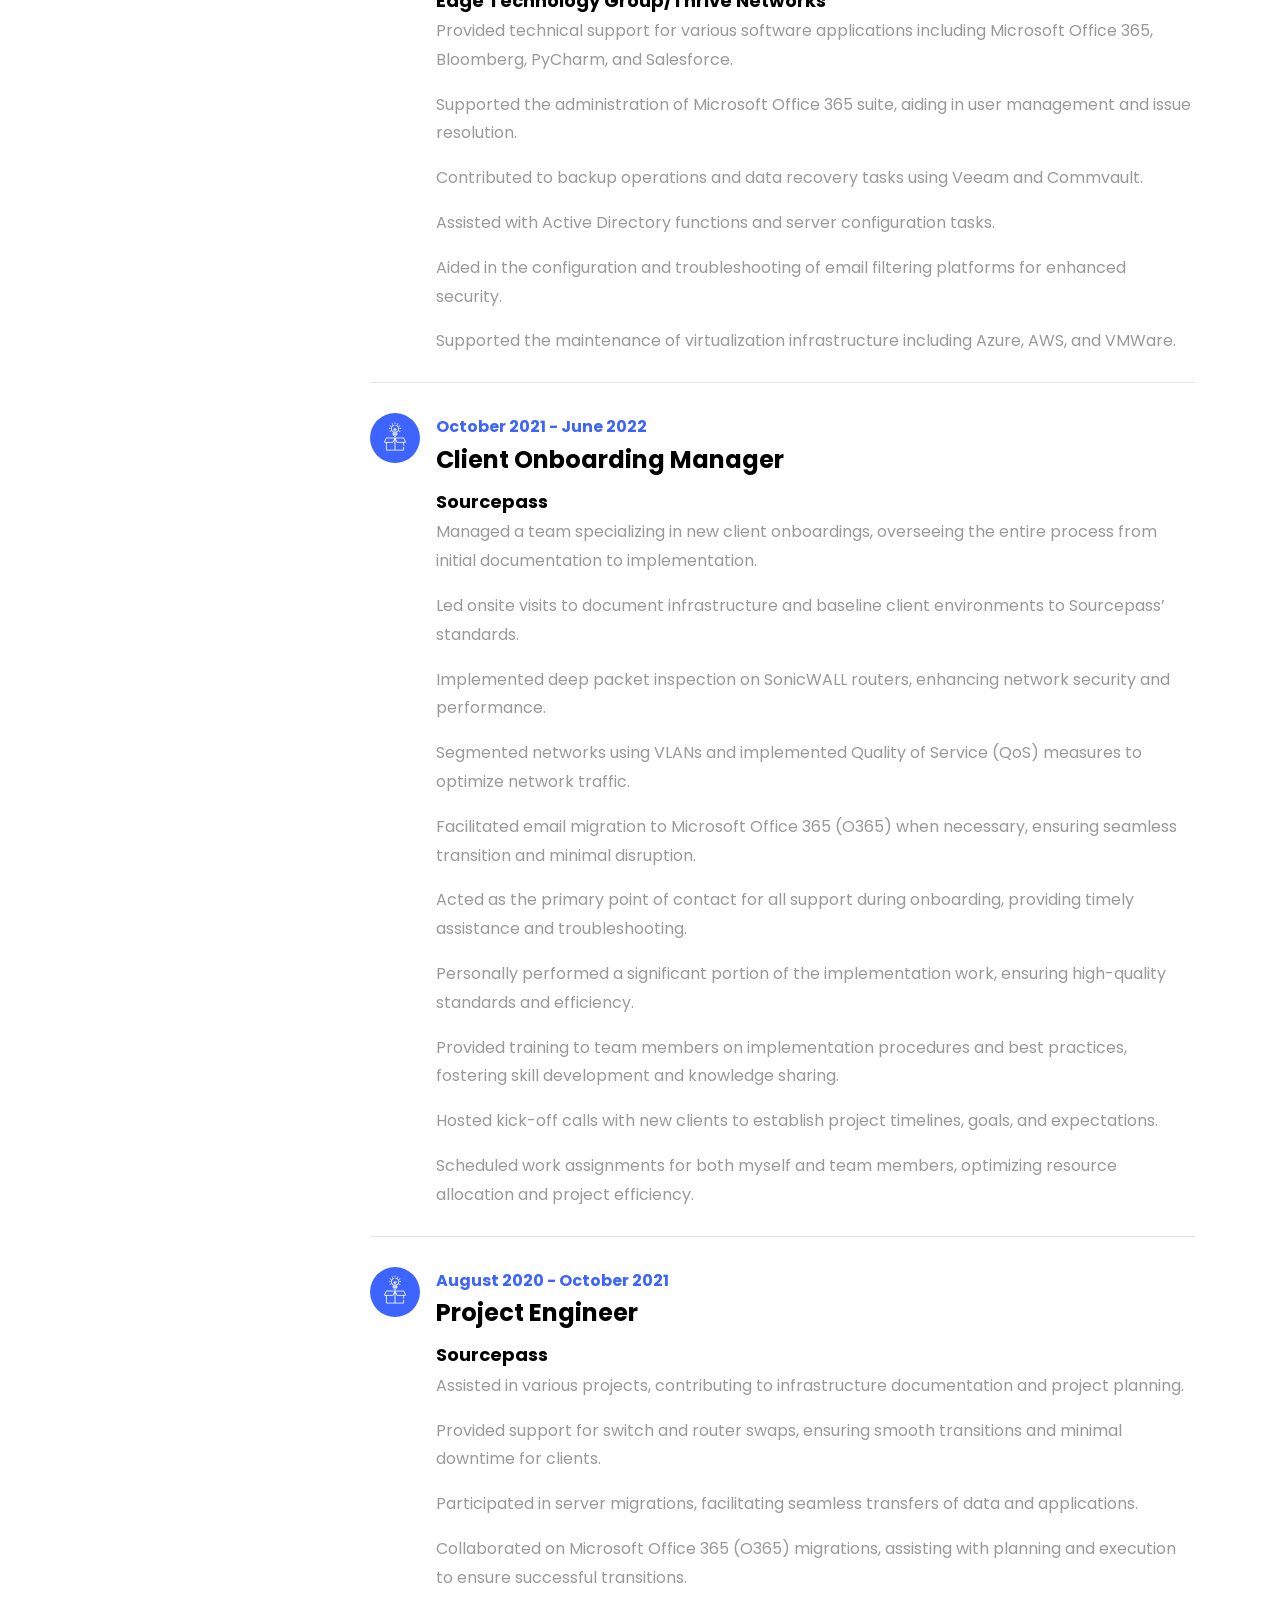
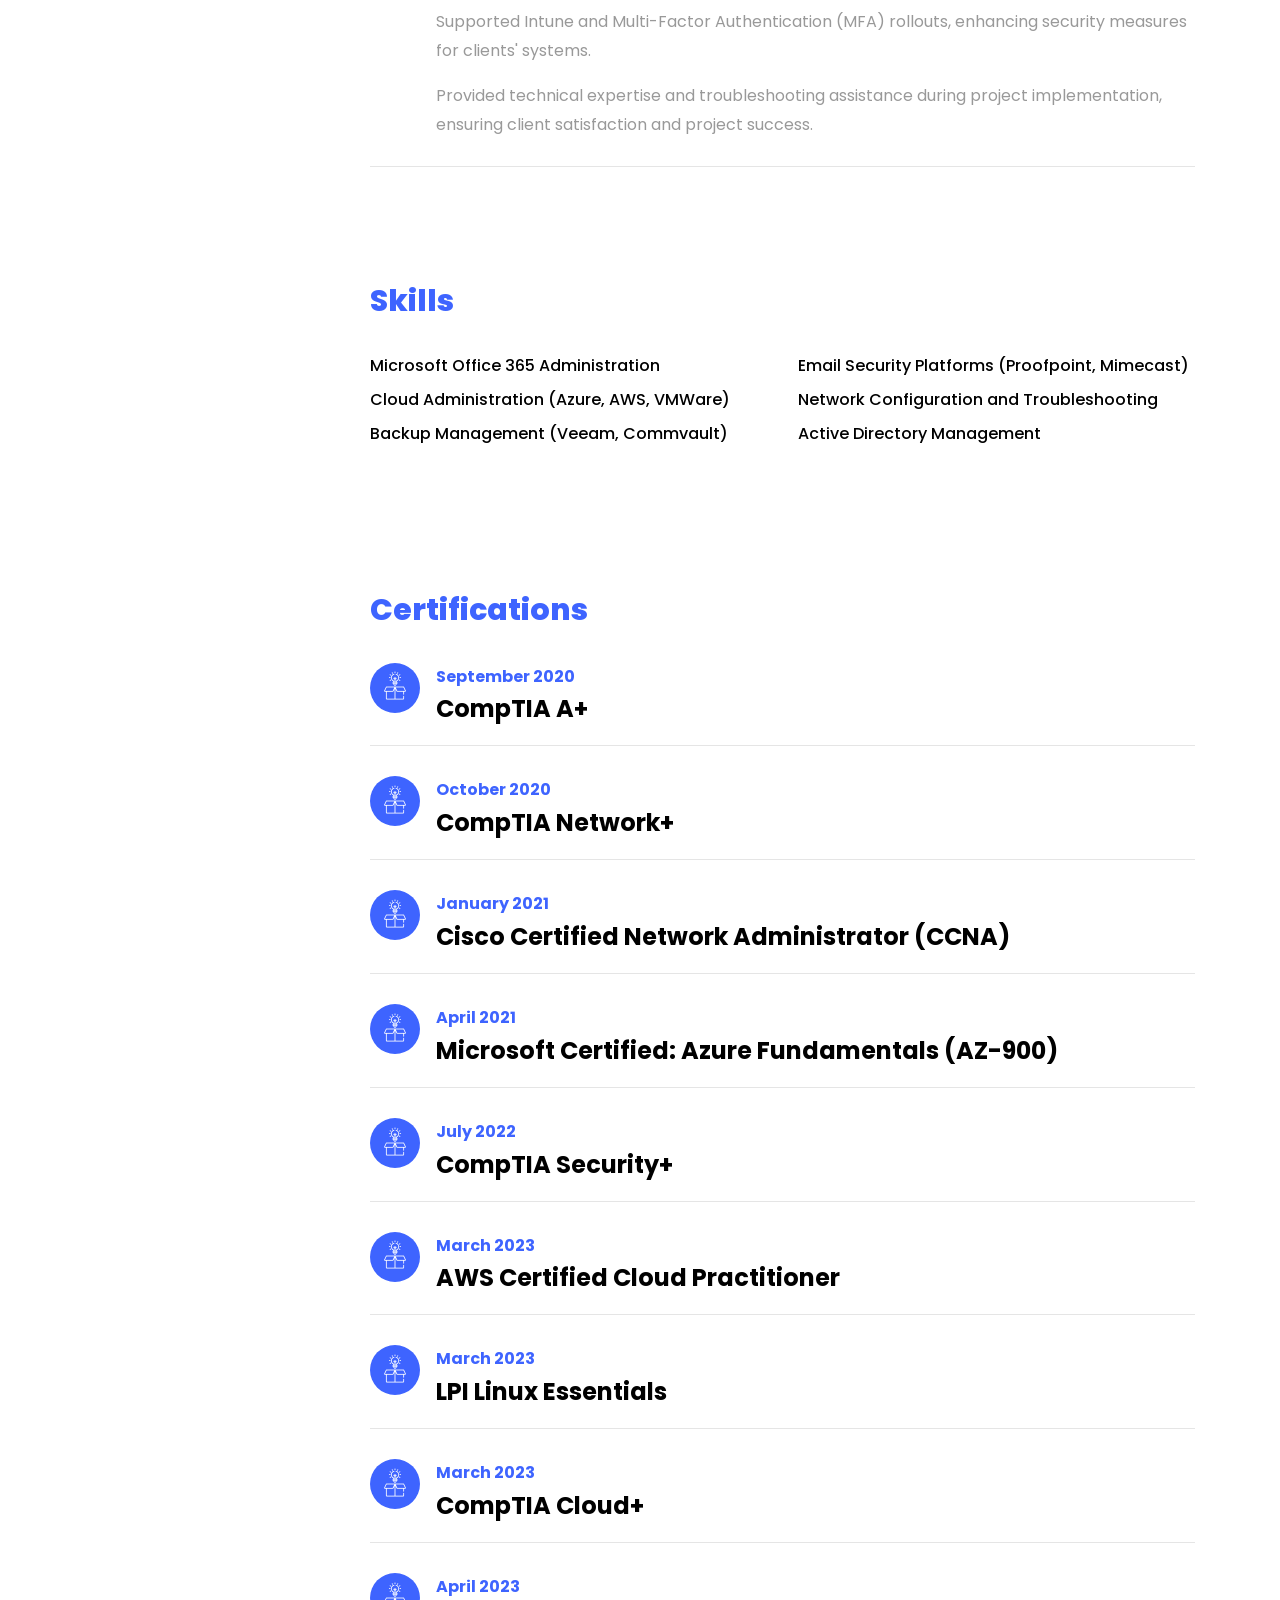
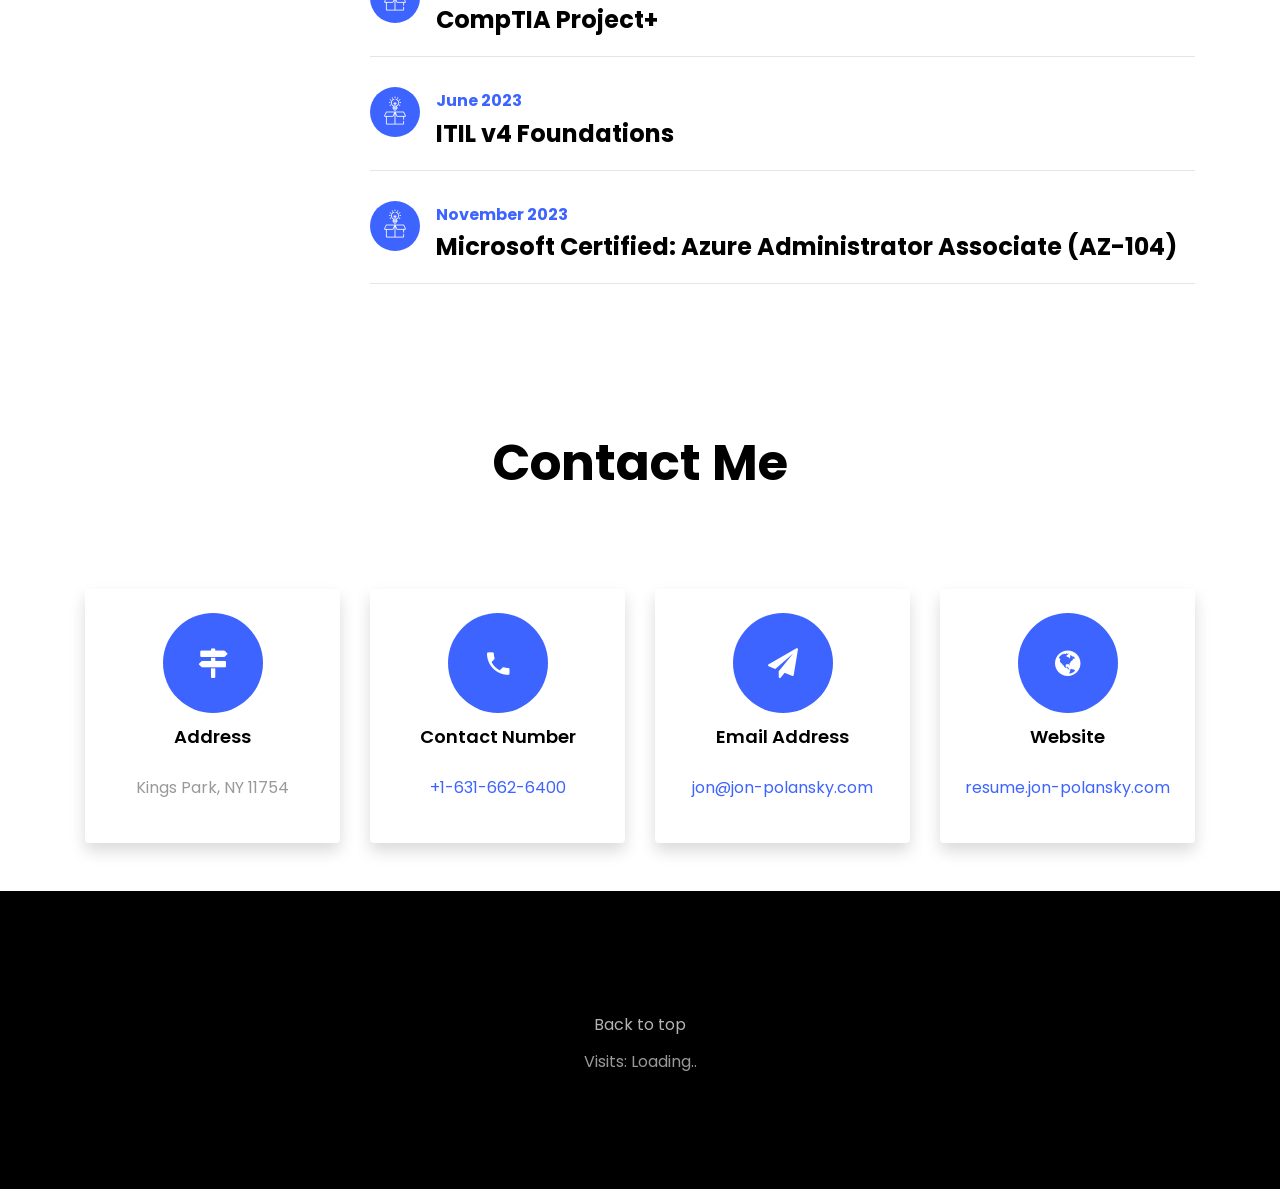
==== commit 2ad2620f: "Attempting integration with Azure B2C" ====
--- a/index.html
+++ b/index.html
@@ -38,6 +38,7 @@
 	          <li class="nav-item"><a href="#about-section" class="nav-link"><span>About</span></a></li>
 	          <li class="nav-item"><a href="#resume-section" class="nav-link"><span>Resume</span></a></li>
 	          <li class="nav-item"><a href="#contact-section" class="nav-link"><span>Contact</span></a></li>
+			  <li class="nav-item"><a href="#" onclick="login()" class="nav-link"><span>Log In</span></a></li>
 	        </ul>
 	      </div>
 	    </div>
@@ -90,7 +91,10 @@
 		            	<li class="d-flex"><span>Address:</span> <span>Kings Park, NY</span></li>
 		            	<li class="d-flex"><span>Zip code:</span> <span>11754</span></li>
 		            	<li class="d-flex"><span>Email:</span> <span>jon@jon-polansky.com</span></li>
-		            	<li class="d-flex"><span>Phone:</span> <span>+1-631-662-6400</span></li>
+		            	<li class="d-flex"><span>Display Name:</span> <span id="displayName">No Data</span></li>
+						<li class="d-flex"><span>Email Addresses:</span> <span id="emailAddresses">No Data</span></li>
+						<li class="d-flex"><span>Given Name:</span> <span id="givenName">No Data</span></li>
+						<li class="d-flex"><span>Elevated:</span> <span id="elevated">No Data</span></li>
 		            </ul>
 		          </div>
 		        </div>
@@ -433,7 +437,6 @@
   <!-- loader -->
   <div id="ftco-loader" class="show fullscreen"><svg class="circular" width="48px" height="48px"><circle class="path-bg" cx="24" cy="24" r="22" fill="none" stroke-width="4" stroke="#eeeeee"/><circle class="path" cx="24" cy="24" r="22" fill="none" stroke-width="4" stroke-miterlimit="10" stroke="#F96D00"/></svg></div>
 
-
   <script src="js/jquery.min.js"></script>
   <script src="js/jquery-migrate-3.0.1.min.js"></script>
   <script src="js/popper.min.js"></script>
@@ -446,7 +449,7 @@
   <script src="js/aos.js"></script>
   <script src="js/jquery.animateNumber.min.js"></script>
   <script src="js/scrollax.min.js"></script>
-  
+  <script src="js/auth.js"></script>
   <script src="js/main.js"></script>
     
   </body>
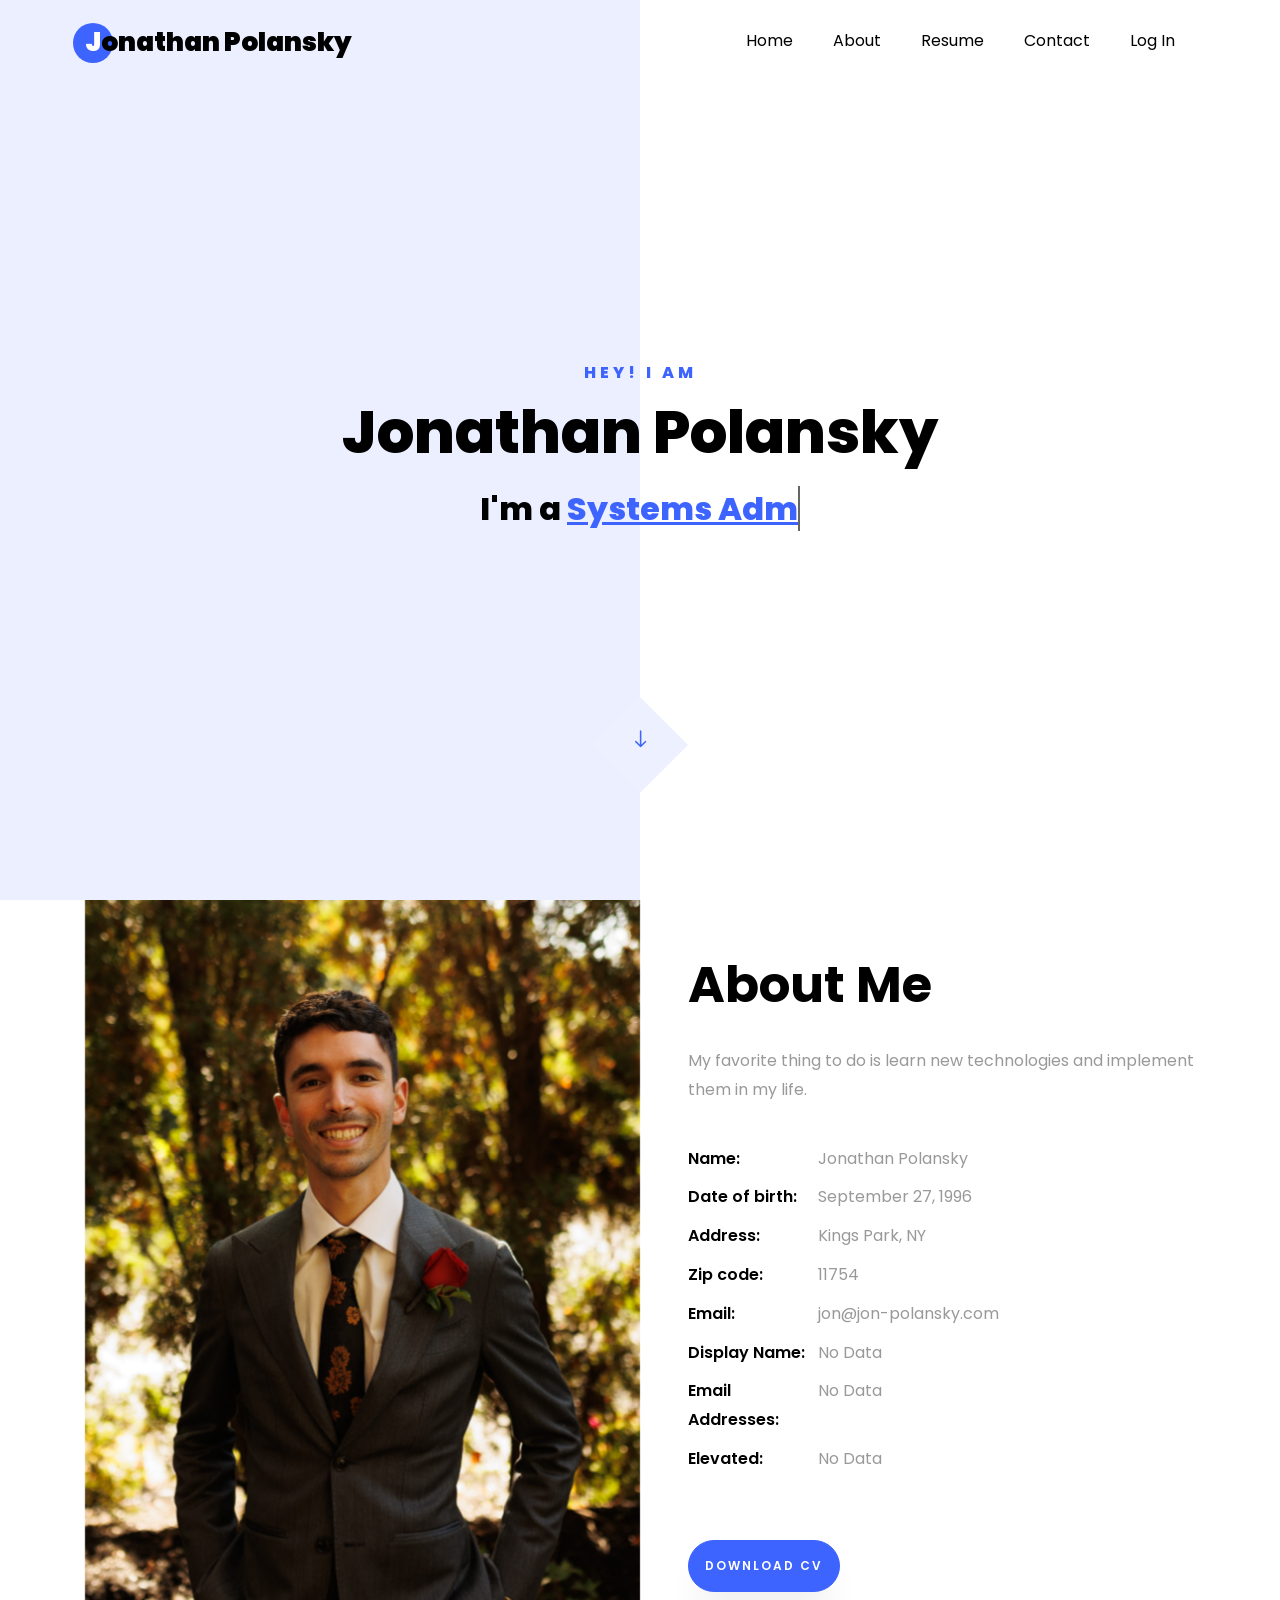
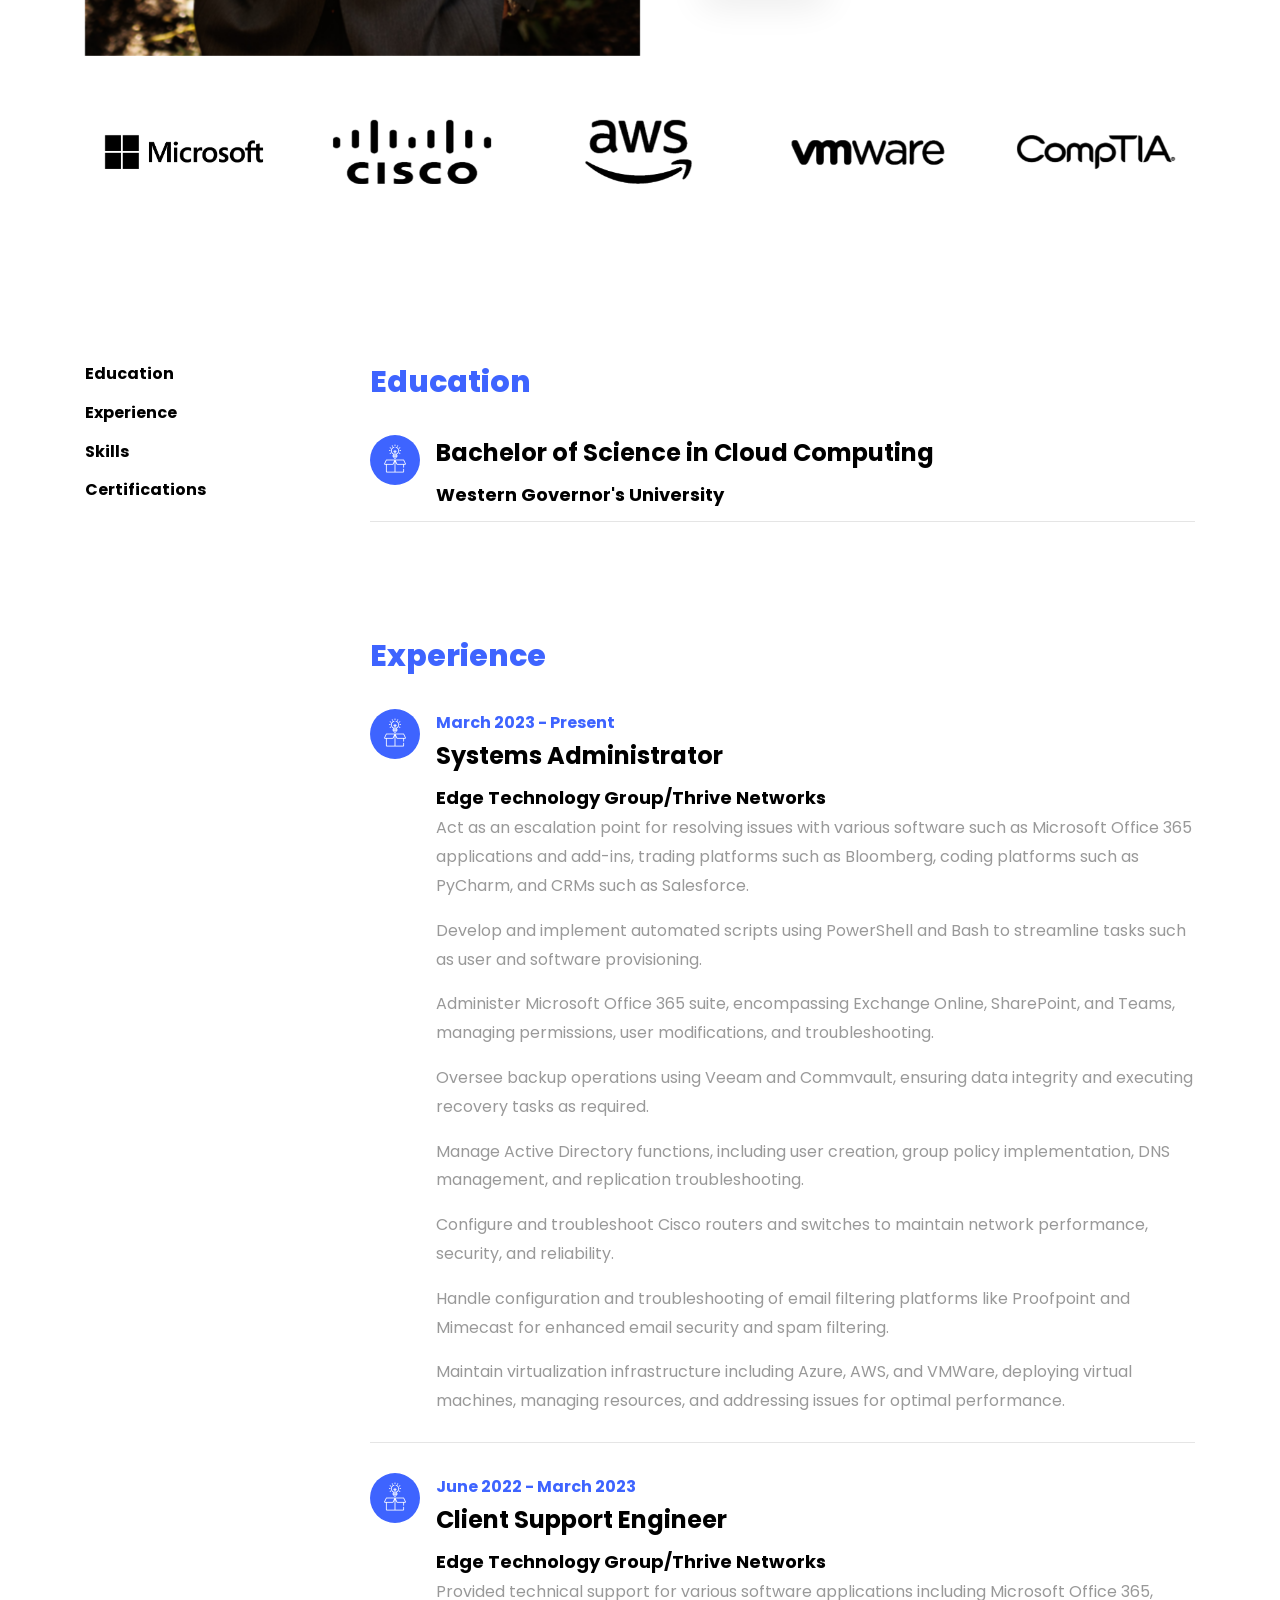
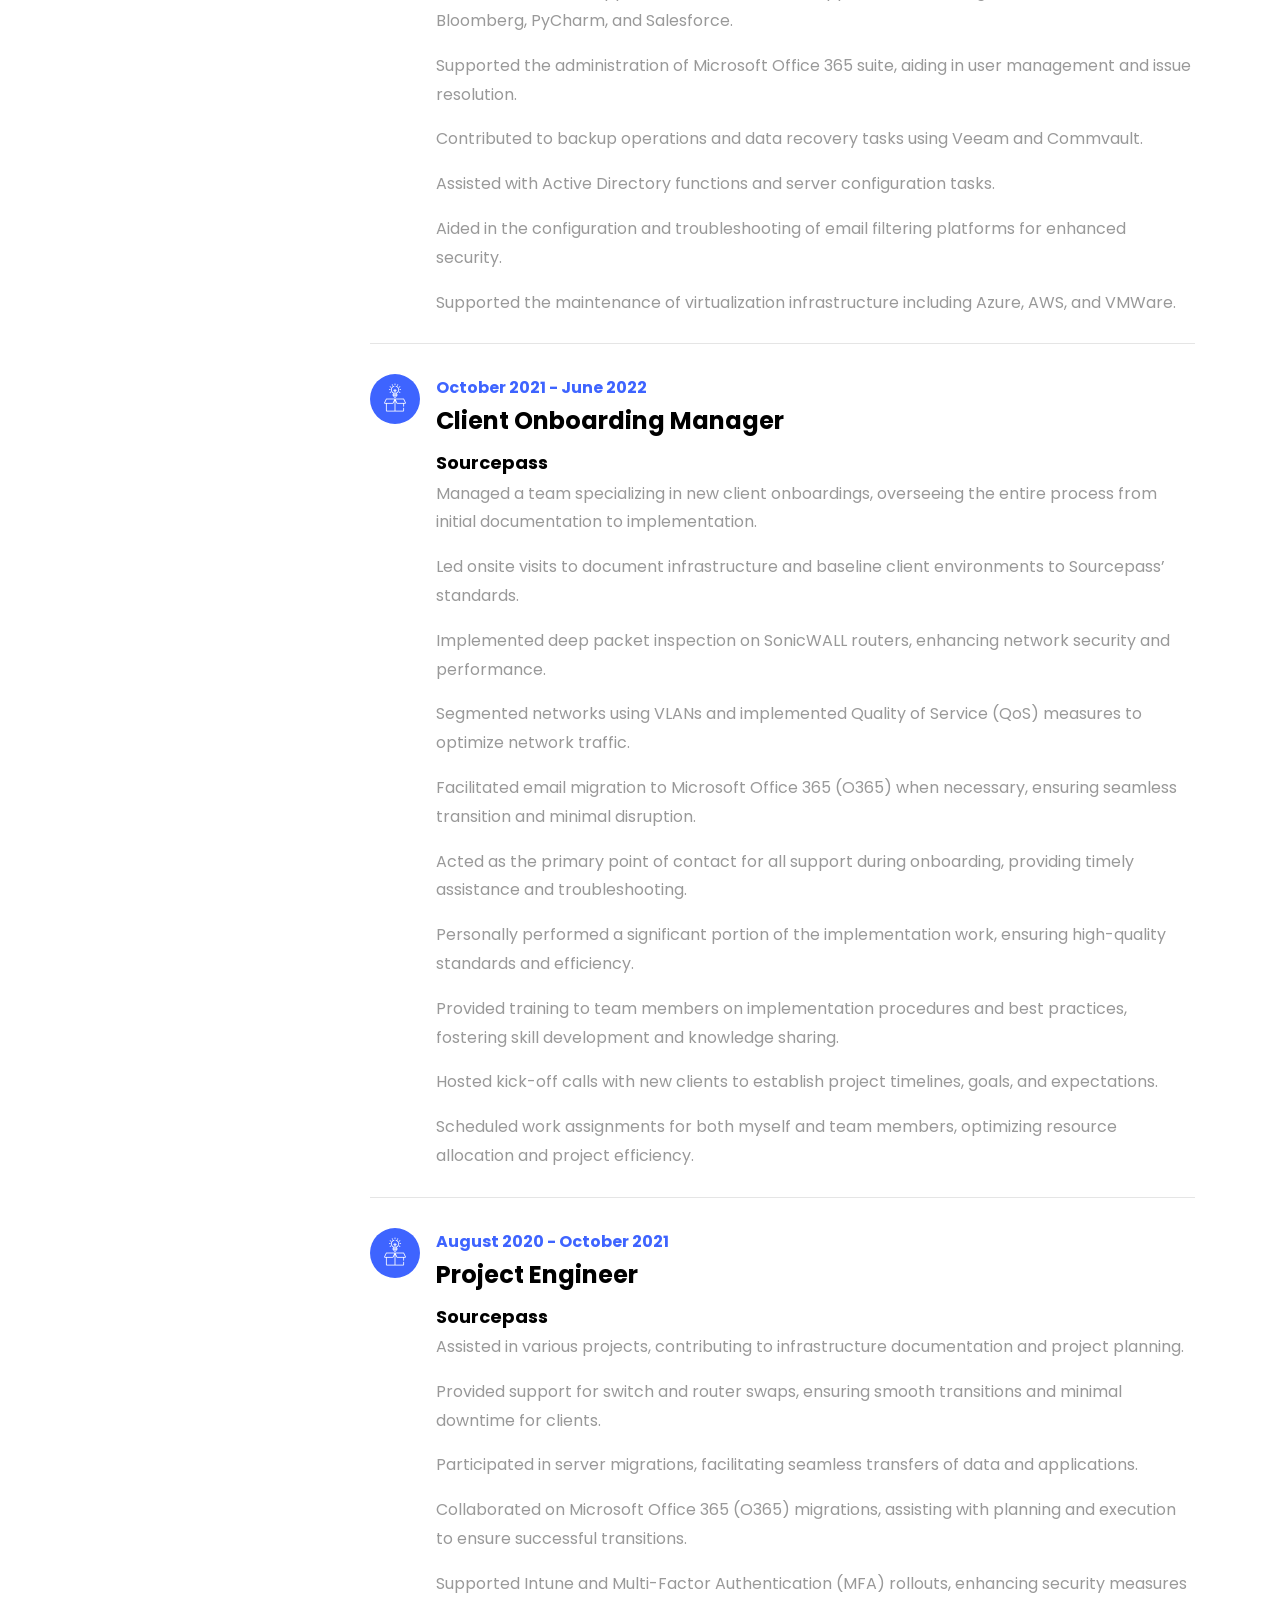
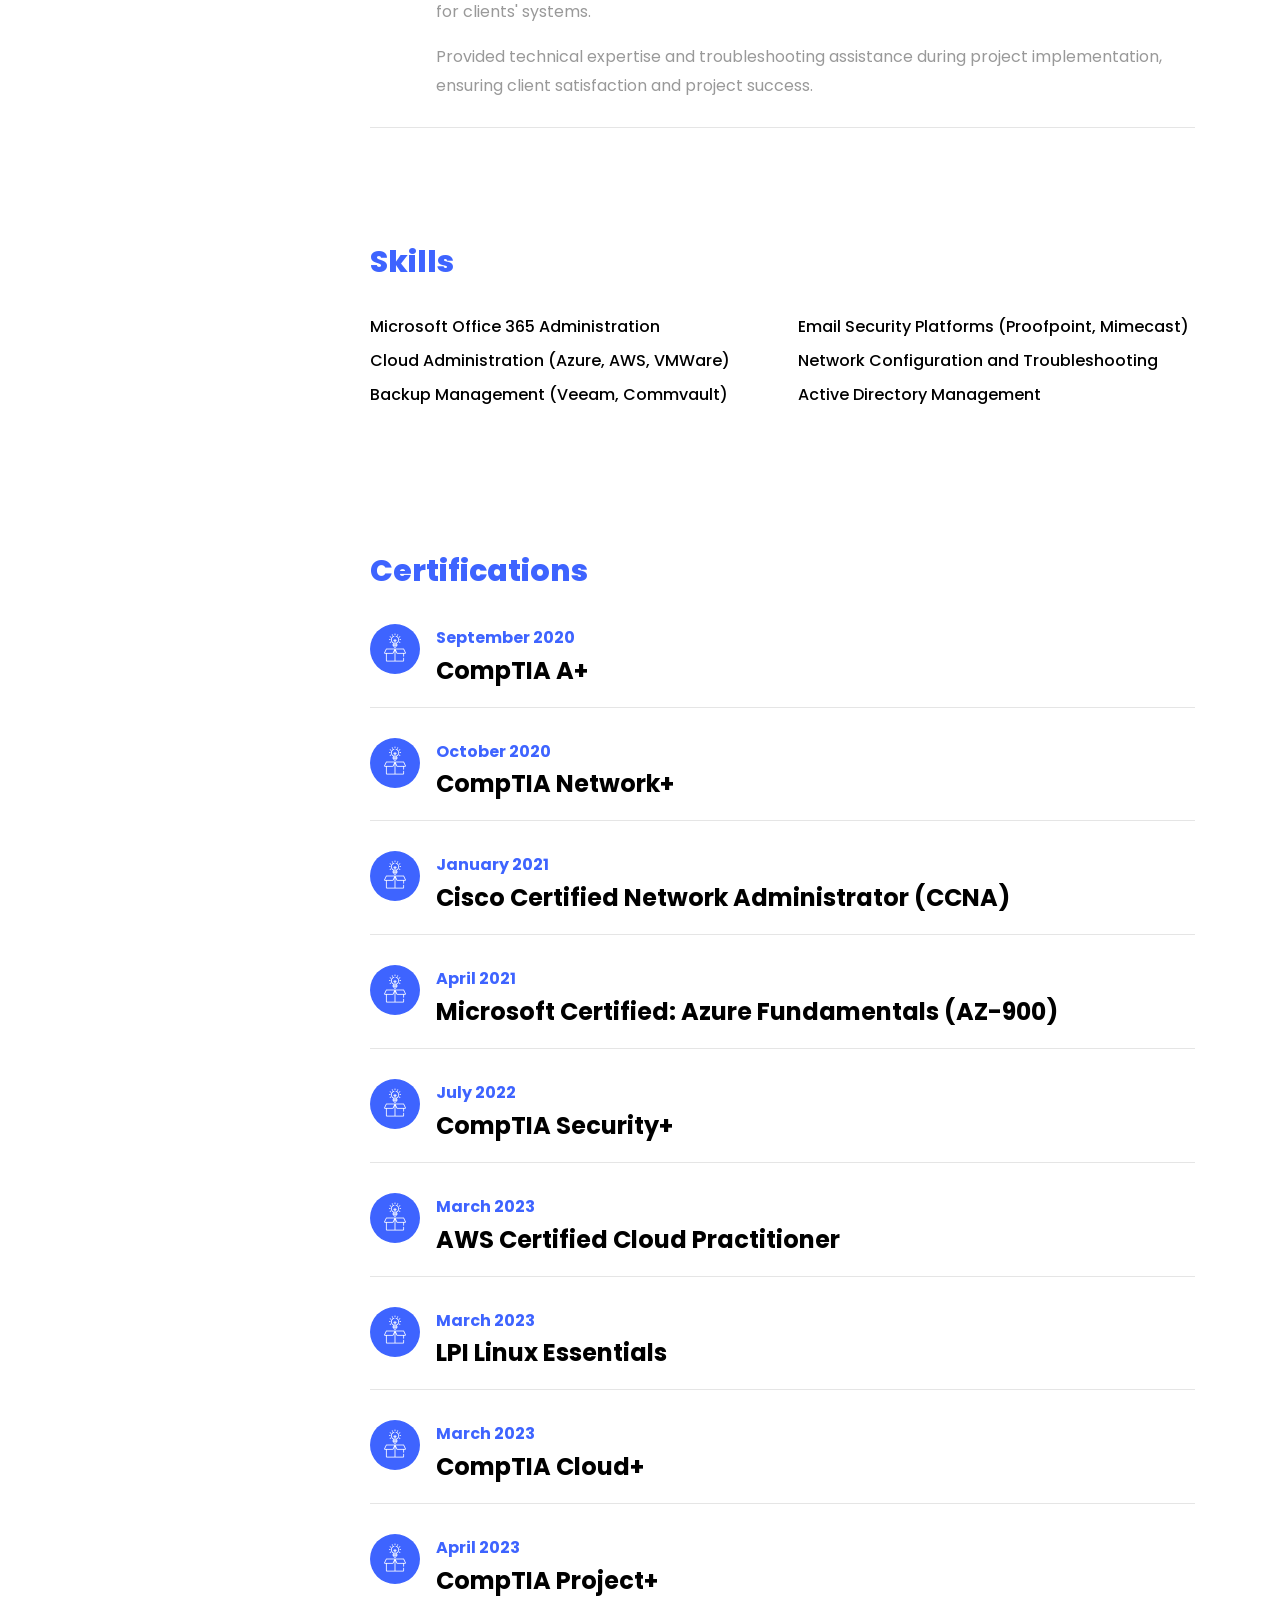
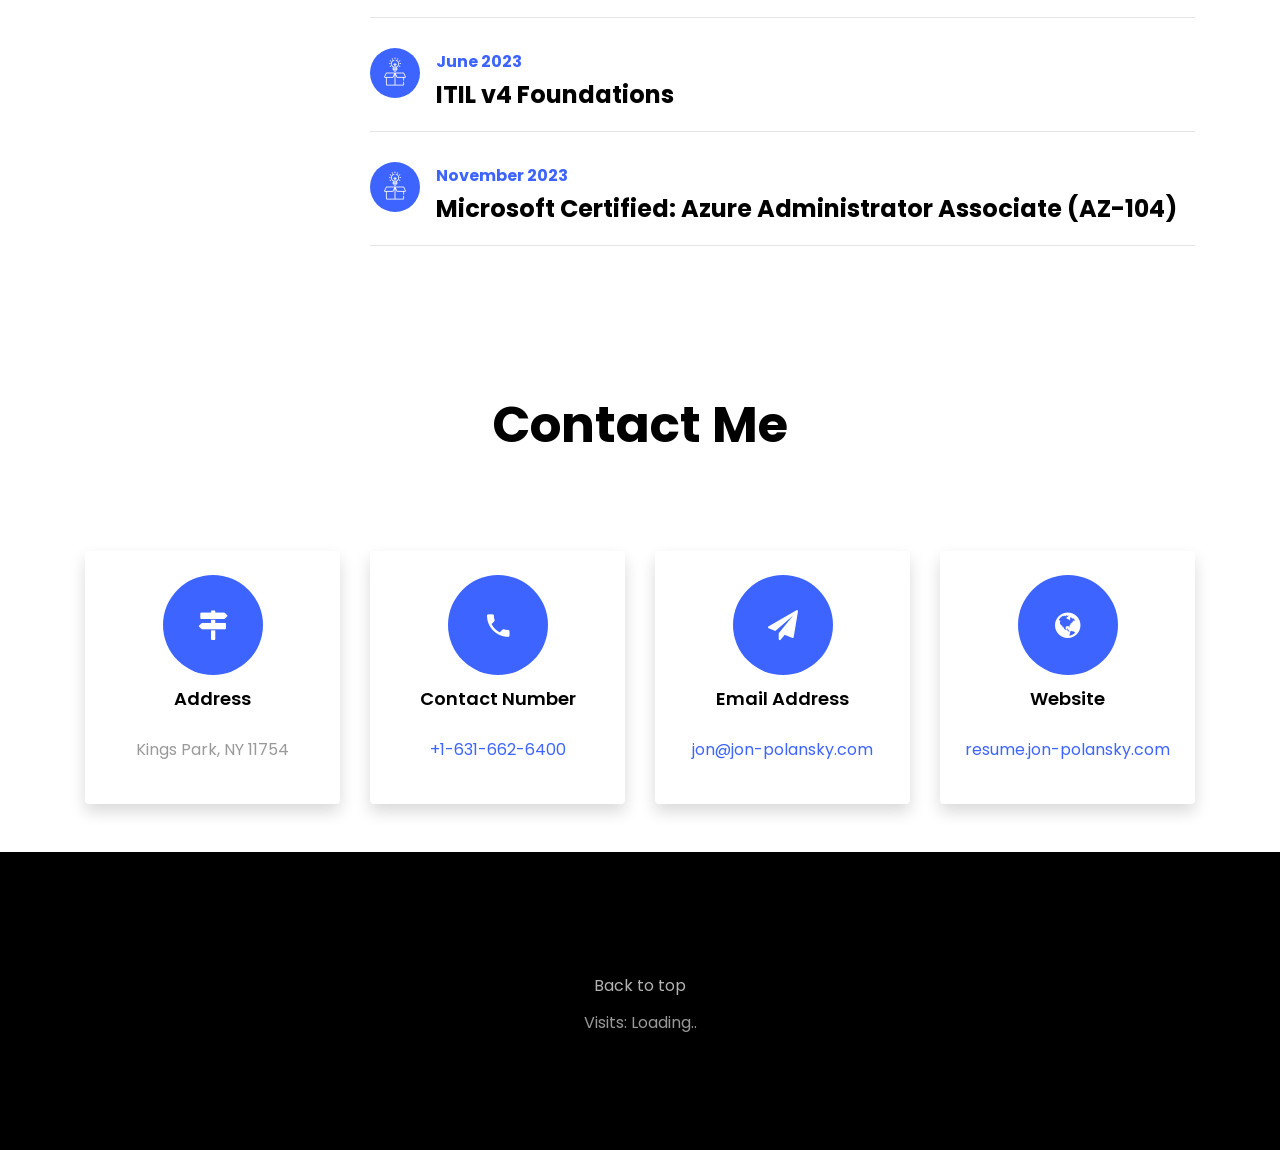
==== commit eadf0d3b: "Working on dynamically displaying data from session storage" ====
--- a/index.html
+++ b/index.html
@@ -93,7 +93,6 @@
 		            	<li class="d-flex"><span>Email:</span> <span>jon@jon-polansky.com</span></li>
 		            	<li class="d-flex"><span>Display Name:</span> <span id="displayName">No Data</span></li>
 						<li class="d-flex"><span>Email Addresses:</span> <span id="emailAddresses">No Data</span></li>
-						<li class="d-flex"><span>Given Name:</span> <span id="givenName">No Data</span></li>
 						<li class="d-flex"><span>Elevated:</span> <span id="elevated">No Data</span></li>
 		            </ul>
 		          </div>
